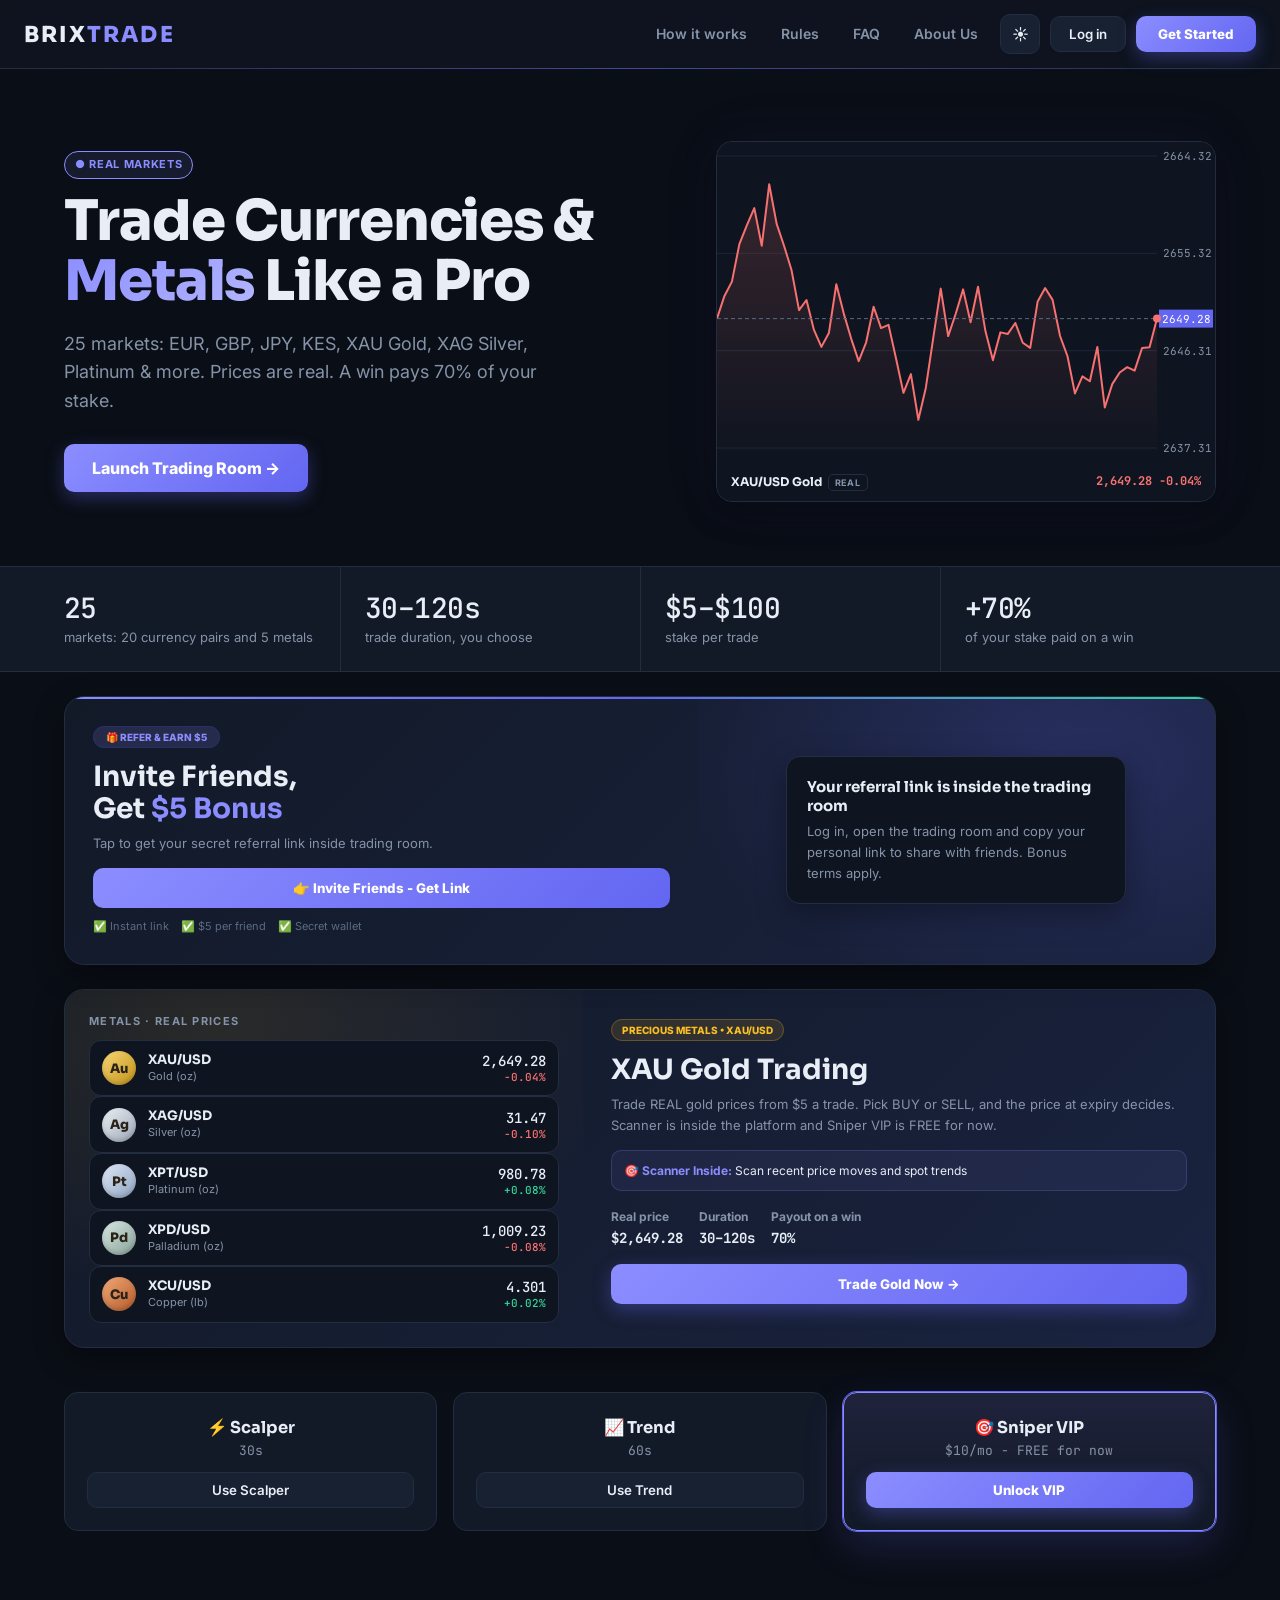
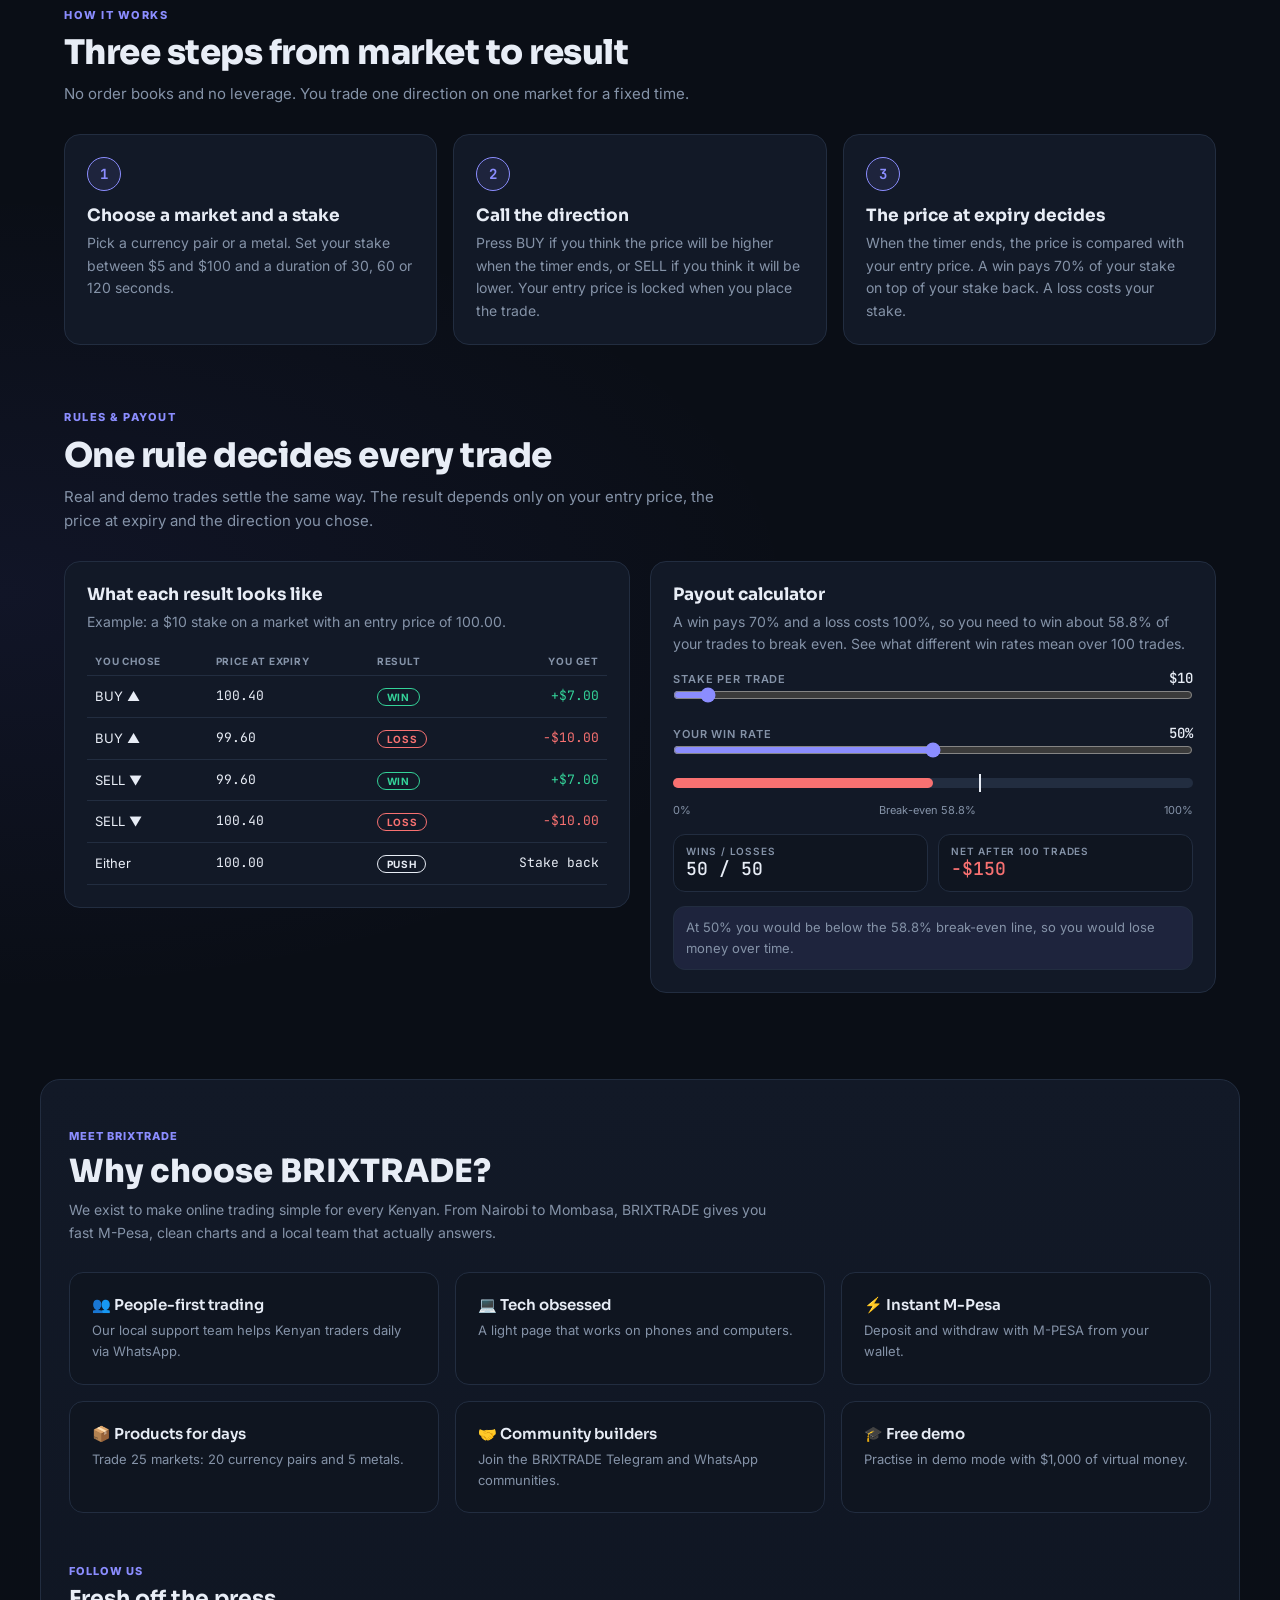
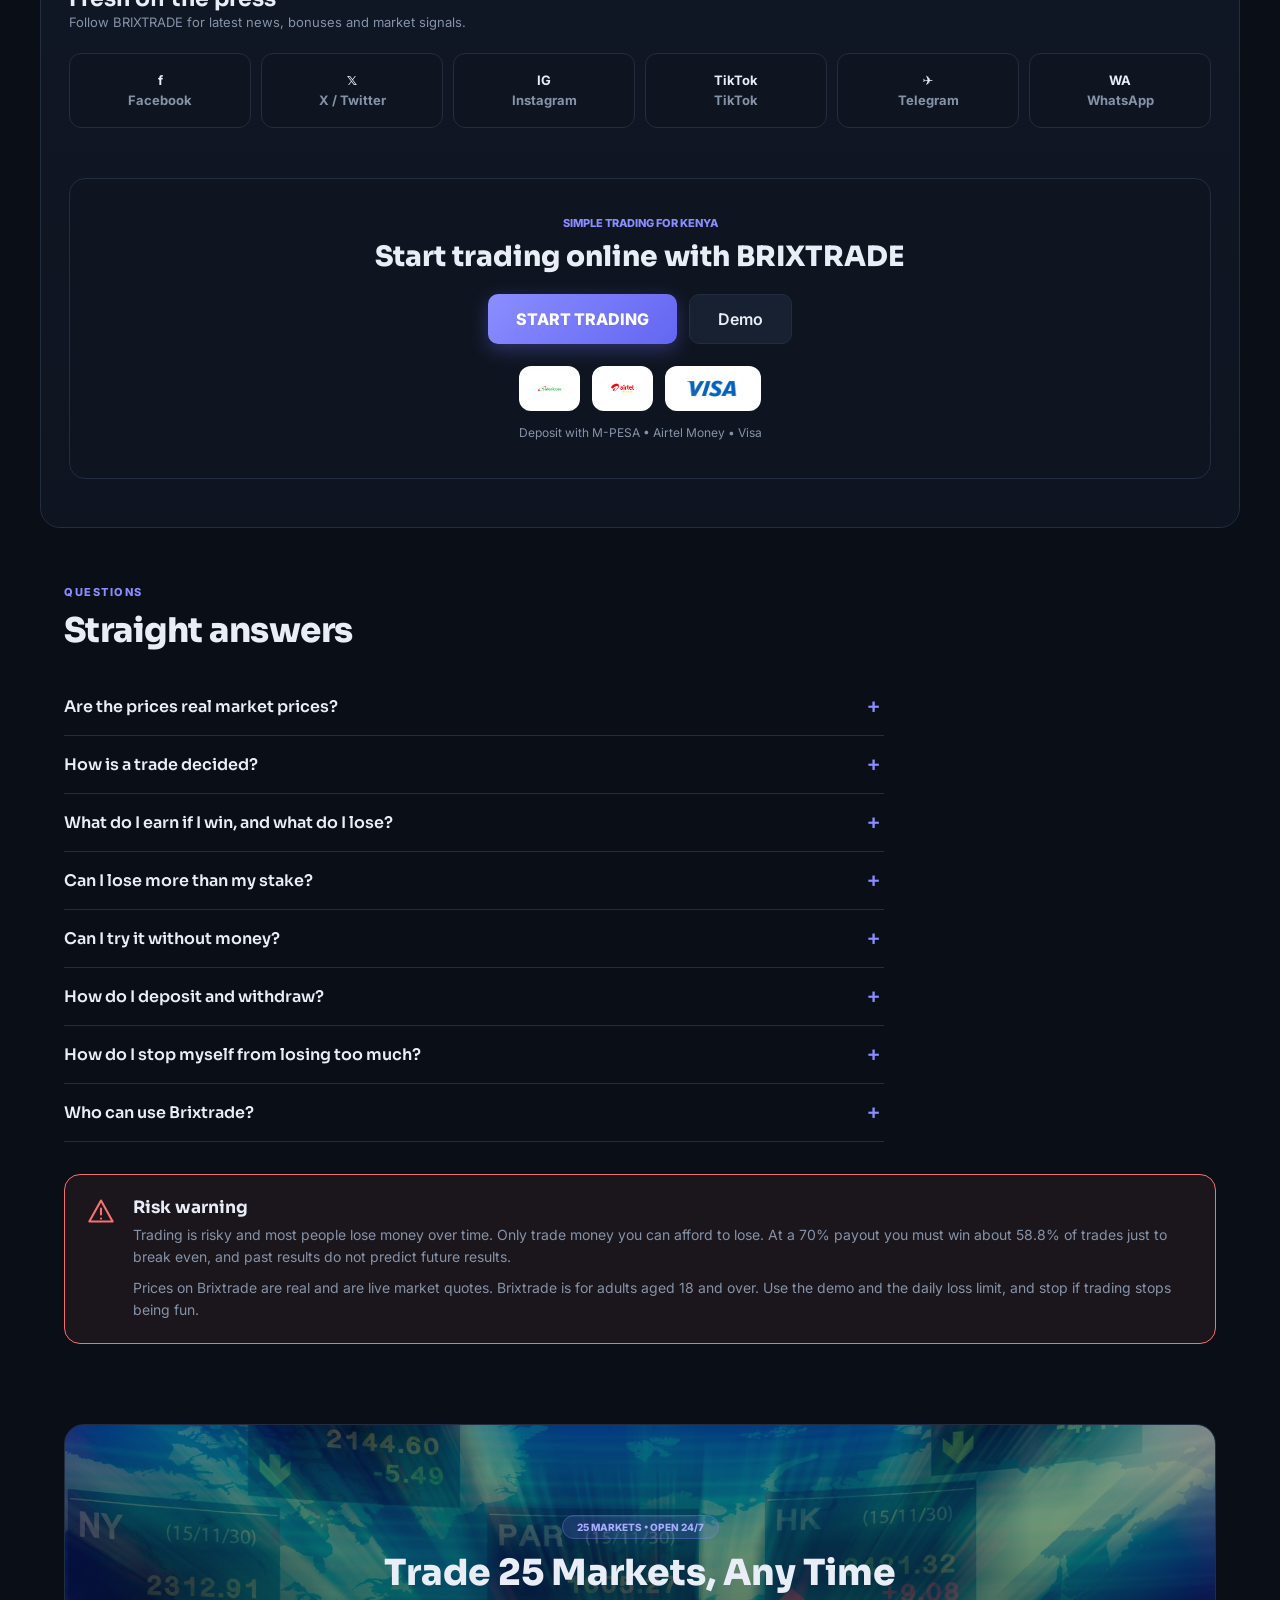
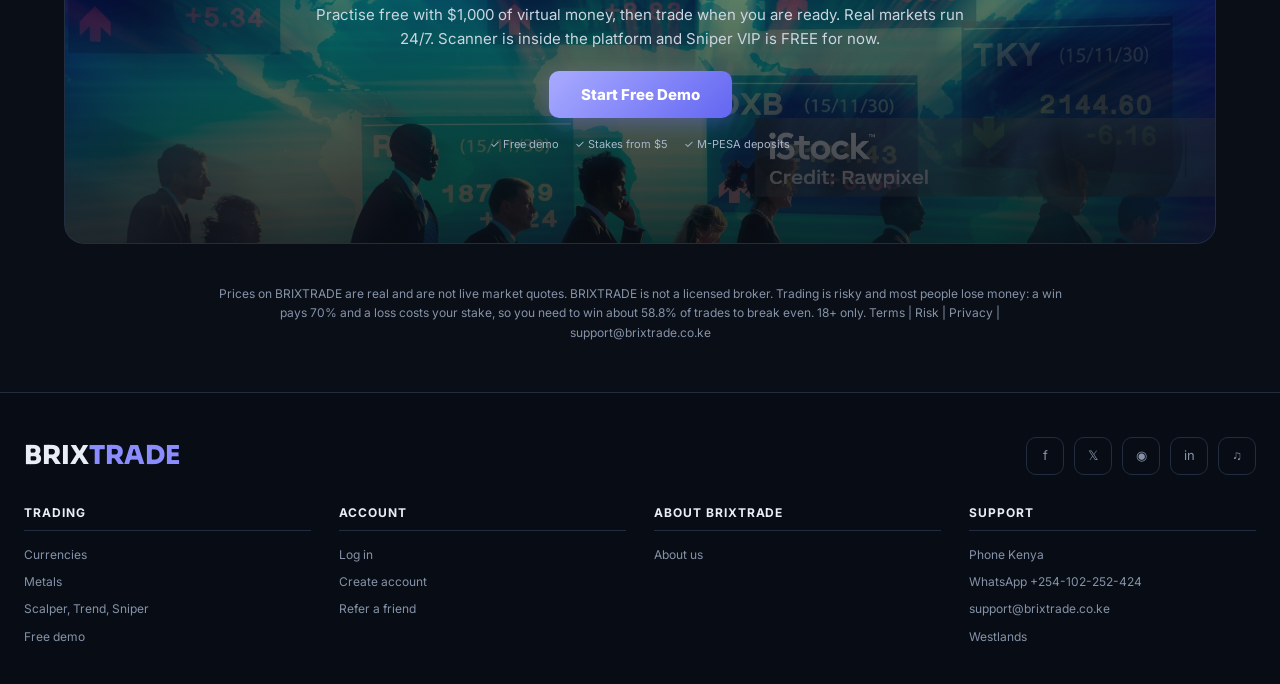
==== index.html @ 98aba615 "Add favicon" ====
<!doctype html>
<html lang="en" data-theme="dark">
<head>
<meta name="google-site-verification" content="a9x5pmOz6kldEFE4iQZzrWT3djoE2K2UfTy2Bd-EqjQ" />
<meta charset="utf-8">
<script>try{if(localStorage.getItem("brixTheme")==="light")document.documentElement.setAttribute("data-theme","light")}catch(e){}</script>
<meta name="theme-color" content="#0a0e16" id="themeMeta">
<meta name="viewport" content="width=device-width, initial-scale=1, viewport-fit=cover">
<title>Brixtrade - Trade Currencies & Metals</title>
<link rel="icon" href="/logo.png" type="image/png">
<link rel="apple-touch-icon" href="/logo.png">
<script src="https://www.gstatic.com/firebasejs/9.22.0/firebase-app-compat.js"></script>
<script src="https://www.gstatic.com/firebasejs/9.22.0/firebase-auth-compat.js"></script>
<script src="https://www.gstatic.com/firebasejs/9.22.0/firebase-firestore-compat.js"></script>
<script>
const firebaseConfig = {
  apiKey: "AIzaSyA7KMnx_MBfX3DQ5hQ6qzOg6jCbX7kZs-o",
  authDomain: "brixtrade-c142d.firebaseapp.com",
  projectId: "brixtrade-c142d",
  storageBucket: "brixtrade-c142d.firebasestorage.app",
  messagingSenderId: "489953142453",
  appId: "1:489953142453:web:2499588c325482d17a00fc",
  measurementId: "G-EX79EB9RDN"
};
firebase.initializeApp(firebaseConfig);
const auth = firebase.auth();
const db = firebase.firestore();
(function(){
  const params = new URLSearchParams(window.location.search);
  const ref = params.get('ref');
  if(ref){ localStorage.setItem('brixtrade_ref', ref); }
})();
</script>
<link href="https://fonts.googleapis.com/css2?family=Inter:wght@400;500;600;700;800&family=Sora:wght@600;700;800&family=JetBrains+Mono:wght@500;700&display=swap" rel="stylesheet">
<style>
:root{--bg:#0a0e16;--bg2:#0f1520;--pn:#121927;--pn2:#182131;--ln:#222d40;--ink:#e8edf6;--mut:#8593a8;--up:#34d399;--dn:#f87171;--ac:#8b8dff;--ac2:#6366f1;--acbg:rgba(139,141,255,.1);--sh:0 10px 30px rgba(0,0,0,.35);--inbg:#0a0e16;--pn3:#0e1420;--ln2:#232e45;--gb:#1a2340;--faint:#5a6b82;--mut2:#9aa8bb;--hov:#3a4a6c;--foot:#080c14;--hdr:rgba(15,21,32,.88);--glow:#16204a66;--glow2:#6366f114;--grid:#1b2639;--lastln:#5b6a82;--gold:#fbbf24;--ac3:#b4b6ff;color-scheme:dark}
:root[data-theme="light"]{--bg:#f4f6fa;--bg2:#eef1f6;--pn:#ffffff;--pn2:#f5f7fb;--ln:#dde3ec;--ink:#0f1623;--mut:#546178;--up:#0b8a5c;--dn:#cf3434;--ac:#4f46e5;--ac2:#4338ca;--acbg:rgba(79,70,229,.08);--sh:0 8px 24px rgba(20,30,60,.1);--inbg:#f5f7fb;--pn3:#ffffff;--ln2:#d5dce8;--gb:#eef1fb;--faint:#7b889d;--mut2:#4a5870;--hov:#aab6cc;--foot:#e9edf4;--hdr:rgba(255,255,255,.9);--glow:#dfe5ff99;--glow2:#4f46e510;--grid:#e4e9f1;--lastln:#8a97ab;--gold:#a16207;--ac3:#6d64ee;color-scheme:light}
*{box-sizing:border-box;margin:0;padding:0}
html{scroll-behavior:smooth;scroll-padding-top:72px;-webkit-text-size-adjust:100%}
html,body{width:100%;overflow-x:hidden}
body{background:radial-gradient(1200px 500px at 70% -10%,var(--glow),transparent),radial-gradient(800px 400px at 0% 40%,var(--glow2),transparent),var(--bg);color:var(--ink);font:14px/1.6 Inter,system-ui,sans-serif;-webkit-font-smoothing:antialiased;-webkit-tap-highlight-color:transparent}
a{text-decoration:none;color:inherit}
img{max-width:100%}
button{font-family:inherit}
::selection{background:var(--ac2);color:#fff}
:focus-visible{outline:2px solid var(--ac);outline-offset:2px}
 
/* NAV */
.nav{position:sticky;top:0;z-index:10;display:flex;justify-content:space-between;align-items:center;gap:10px;padding:14px 24px;background:var(--hdr);backdrop-filter:blur(14px) saturate(140%);border-bottom:1px solid var(--ln);width:100%}
.nav::after{content:"";position:absolute;left:0;right:0;bottom:-1px;height:1px;background:linear-gradient(90deg,transparent,var(--ac2),transparent);opacity:.5}
.logo{font:800 22px Sora,serif;letter-spacing:.1em;white-space:nowrap}.logo span{color:var(--ac)}
.nav-links{display:flex;gap:10px;align-items:center}
.nav-links a.nav-about{font-weight:600;font-size:14px;padding:8px 12px;border-radius:8px;color:var(--mut);transition:.15s}
.nav-links a.nav-about:hover{background:var(--acbg);color:var(--ac)}
 
/* BUTTONS */
.btn{padding:9px 18px;border-radius:10px;border:1px solid var(--ln);background:var(--pn2);cursor:pointer;font-weight:600;color:var(--ink);transition:border-color .15s,background .15s,transform .1s}
.btn:hover{border-color:var(--ac);background:var(--acbg)}
.btn-brix{position:relative;overflow:hidden;background:linear-gradient(135deg,var(--ac),var(--ac2));border:0;color:#fff;font-weight:800;padding:10px 22px;border-radius:10px;cursor:pointer;box-shadow:0 6px 18px rgba(99,102,241,.35);transition:transform .1s,box-shadow .2s,filter .2s}
.btn-brix::after{content:"";position:absolute;inset:0;background:linear-gradient(110deg,transparent 35%,rgba(255,255,255,.22) 50%,transparent 65%);transform:translateX(-120%);transition:transform .6s}
.btn-brix:hover{filter:brightness(1.08);box-shadow:0 10px 26px rgba(99,102,241,.5)}
.btn-brix:hover::after{transform:translateX(120%)}
.btn:active,.btn-brix:active{transform:scale(.97)}
 
/* HERO */
.hero{display:grid;grid-template-columns:1.1fr .9fr;gap:40px;align-items:center;max-width:1200px;margin:0 auto;padding:72px 24px 56px;width:100%}
.hero h1{font:800 clamp(30px,5vw,56px)/1.08 Sora,serif;letter-spacing:-.02em;margin-bottom:18px}
.hero h1 span{background:linear-gradient(135deg,var(--ac),var(--ac3));-webkit-background-clip:text;background-clip:text;color:transparent}
.hero p{color:var(--mut);font-size:18px;margin-bottom:28px;max-width:520px}
.card{background:linear-gradient(180deg,var(--pn),var(--bg2));border:1px solid var(--ln);border-radius:16px;padding:0;box-shadow:var(--sh),0 0 60px rgba(99,102,241,.08);overflow:hidden;width:100%}
.hero-chart{width:100%;height:320px;display:block;background:var(--bg2)}
.sim-tag{font:700 9px Inter,sans-serif;letter-spacing:.1em;color:var(--mut);border:1px solid var(--ln);border-radius:5px;padding:2px 6px;margin-left:6px;vertical-align:middle}
 
/* SECTIONS (picture positions unchanged) */
.section-wrap{max-width:1200px;margin:24px auto;padding:0 24px;width:100%}
.ref-grid{display:grid;grid-template-columns:1.1fr .9fr;background:linear-gradient(135deg,var(--pn) 0%,var(--gb) 100%);border:1px solid var(--ln);border-radius:20px;overflow:hidden;box-shadow:var(--sh);position:relative;cursor:pointer;transition:border-color .2s,transform .2s}
.ref-grid:hover{border-color:var(--hov);transform:translateY(-2px)}
.ref-msg{max-width:340px;padding:20px;border:1px solid var(--ln2);border-radius:14px;background:var(--pn3);box-shadow:var(--sh)}.ref-msg b{font:700 15px Sora,sans-serif;display:block;margin-bottom:6px}.ref-msg p{color:var(--mut);font-size:13px;margin:0}
.gold-grid{display:grid;grid-template-columns:.9fr 1.1fr;background:linear-gradient(135deg,var(--pn) 0%,var(--gb) 100%);border:1px solid var(--ln);border-radius:20px;overflow:hidden;box-shadow:var(--sh)}
.metal-board{padding:24px;display:grid;align-content:center;gap:8px;background:radial-gradient(420px 280px at 30% 10%,#fbbf2418,transparent);min-width:0}.mb-h{font:700 11px Inter,sans-serif;letter-spacing:.12em;text-transform:uppercase;color:var(--mut);margin-bottom:4px}.mb-r{display:flex;align-items:center;gap:12px;padding:10px 12px;background:var(--bg2);border:1px solid var(--ln);border-radius:12px;min-width:0}.mb-r b{font:700 13px Sora,sans-serif;display:block}.mb-r small{display:block;color:var(--mut);font-size:11px}.mb-r .px{margin-left:auto;text-align:right;font:500 14px JetBrains Mono,monospace;white-space:nowrap}.mb-r .px small{font:500 11px JetBrains Mono,monospace}.mbd{width:34px;height:34px;border-radius:50%;display:grid;place-items:center;color:#2a2418;font:800 13px Sora,sans-serif;flex:none;box-shadow:inset 0 -2px 4px rgba(0,0,0,.18)}
.global-hero{--ink:#e8edf6;--mut:#a9b6c9;--ac:#a9abff;color:#e8edf6;border-radius:20px;overflow:hidden;border:1px solid var(--ln);min-height:420px;display:grid;place-items:center;background:linear-gradient(rgba(10,14,22,.3),rgba(10,14,22,.85)),url('global-traders.jpg');background-size:cover;background-position:center}
 
.bots{max-width:1200px;margin:0 auto;padding:20px 24px;display:grid;grid-template-columns:repeat(3,1fr);gap:16px;width:100%}
.bot{position:relative;border:1px solid var(--ln);border-radius:14px;padding:22px;background:var(--pn);text-align:center;transition:border-color .2s,transform .2s,box-shadow .2s}
.bot:hover{border-color:var(--hov);transform:translateY(-3px);box-shadow:var(--sh)}
.bot p{color:var(--mut);font-family:'JetBrains Mono',monospace;font-size:13px}
.bot.active{border-color:var(--ac);background:linear-gradient(180deg,rgba(139,141,255,.16),var(--pn));box-shadow:0 0 0 1px var(--ac2),0 16px 40px rgba(99,102,241,.2)}
.about{max-width:1200px;margin:30px auto 0;padding:48px 28px;background:linear-gradient(180deg,var(--pn),var(--pn3));border:1px solid var(--ln);border-radius:20px;width:100%}
.about-grid{display:grid;grid-template-columns:repeat(3,1fr);gap:16px;margin-top:28px}
.about-box{background:var(--bg2);border:1px solid var(--ln);padding:22px;border-radius:14px;transition:border-color .2s,transform .2s}
.about-box:hover{border-color:var(--ac);transform:translateY(-2px)}
.about-box h3{font:600 15px Sora;margin-bottom:6px}.about-box p{color:var(--mut);font-size:13px}
.socials{display:grid;grid-template-columns:repeat(6,1fr);gap:10px;margin-top:20px}
.social{border:1px solid var(--ln);padding:16px 8px;border-radius:12px;text-align:center;background:var(--bg2);font-weight:700;font-size:13px;transition:.15s}
.social:hover{border-color:var(--ac);background:var(--acbg);transform:translateY(-2px)}
.pay-logos{display:flex;gap:10px;justify-content:center;flex-wrap:wrap;margin-top:22px}
 
/* FOOTER */
.brix-footer{background:var(--foot);color:var(--mut);padding:44px 24px 30px;font:13px/1.6 Inter,sans-serif;margin-top:50px;border-top:1px solid var(--ln);width:100%}
.brix-footer-wrap{max-width:1300px;margin:0 auto}
.brix-footer-top{display:flex;justify-content:space-between;align-items:center;margin-bottom:28px;flex-wrap:wrap;gap:16px}
.brix-footer-logo{font:800 26px Sora;color:var(--ink)}.brix-footer-logo span{color:var(--ac)}
.brix-footer-socials{display:flex;gap:10px}
.brix-footer-socials a{width:38px;height:38px;display:grid;place-items:center;border:1px solid var(--ln);border-radius:10px;transition:.15s}
.brix-footer-socials a:hover{color:var(--ink);border-color:var(--ac);background:var(--acbg)}
.brix-footer-grid{display:grid;grid-template-columns:repeat(4,1fr);gap:28px}
.brix-footer-col h4{color:var(--ink);font-size:12px;font-weight:700;margin-bottom:14px;border-bottom:1px solid var(--ln);padding-bottom:8px;text-transform:uppercase;letter-spacing:.08em}
.brix-footer-col a{display:block;color:var(--mut);font-size:12px;margin-bottom:8px;overflow-wrap:anywhere;transition:color .15s}
.brix-footer-col a:hover{color:var(--ink)}
 
/* AUTH */
#authModal{position:fixed;inset:0;background:rgba(3,6,12,.86);display:none;place-items:center;z-index:99;backdrop-filter:blur(10px)}
#authModal.on{display:grid}
.authBox{background:var(--pn3);border:1px solid var(--ln2);border-radius:18px;width:min(460px,94vw);max-height:95vh;overflow-y:auto;box-shadow:0 30px 90px rgba(0,0,0,.8);animation:pop .25s ease-out}
.authHead{padding:18px 24px;background:linear-gradient(180deg,var(--pn2) 0%,var(--pn3) 100%);border-bottom:1px solid var(--ln2);display:flex;justify-content:space-between;align-items:center}
.authBody{padding:18px 22px;display:grid;gap:14px;background:var(--bg2)}
.tabsPro{display:flex;background:var(--inbg);border:1px solid var(--ln);border-radius:10px;padding:3px}
.tabsPro button{flex:1;padding:10px;border:0;background:transparent;color:var(--mut);font-weight:600;font-size:13px;border-radius:8px;cursor:pointer;transition:.15s}
.tabsPro button.on{background:var(--pn2);color:var(--ink);border:1px solid var(--ln)}
.btnGoogle{width:100%;padding:12px;border-radius:10px;border:1px solid #d1d5db;background:#fff;color:#111;display:flex;justify-content:center;align-items:center;gap:8px;font-weight:600;font-size:13px;cursor:pointer}
.divider{display:flex;align-items:center;gap:10px;color:var(--faint);font-size:10px;font-weight:700;letter-spacing:.12em;text-transform:uppercase}
.divider::before,.divider::after{content:"";flex:1;height:1px;background:var(--ln)}
.fGroup{display:grid;gap:5px}
.fGroup label{font-size:10px;font-weight:700;color:var(--mut2);letter-spacing:.06em;text-transform:uppercase}
.fGroup label i{font-style:normal;color:var(--faint);text-transform:none;letter-spacing:0;font-weight:500}
.fRow{display:grid;grid-template-columns:1fr 1fr;gap:10px}
.fInput{position:relative}
.fInput input,.fInput select{width:100%;padding:12px 40px 12px 12px;border:1px solid var(--ln2);border-radius:10px;background:var(--inbg);color:var(--ink);font:inherit;font-size:14px;outline:none;transition:border-color .15s,box-shadow .15s}
.fInput select{padding-right:12px;cursor:pointer}
.fInput input:focus,.fInput select:focus{border-color:var(--ac);box-shadow:0 0 0 3px rgba(139,141,255,.18)}
.fInput input[type=date]{padding-right:12px}
.fInput .eye{position:absolute;right:6px;top:50%;transform:translateY(-50%);background:transparent;border:0;color:var(--faint);cursor:pointer;font-size:15px;width:34px;height:34px}
.fLink{font-size:12px;color:var(--ac);font-weight:600;cursor:pointer;text-align:right}
.strength{height:4px;background:var(--inbg);border-radius:99px;overflow:hidden;display:none;border:1px solid var(--ln);margin-top:4px}
.strength i{display:block;height:100%;width:0%;transition:.4s}
.strText{font-size:11px;font-weight:600;display:none}
.matchText{font-size:11px;font-weight:600;min-height:14px}
.tips{font-size:11px;line-height:1.4;color:var(--mut);background:rgba(139,141,255,.08);border:1px solid rgba(139,141,255,.15);padding:7px 9px;border-radius:8px;display:none}
.tBox{height:84px;overflow-y:auto;background:var(--inbg);border:1px solid var(--ln2);border-radius:8px;padding:9px;font-size:11px;line-height:1.6;color:var(--mut)}
.check{display:flex;gap:8px;font-size:12px;line-height:1.4;cursor:pointer}
.check input{width:16px;height:16px;accent-color:var(--ac);margin-top:1px;flex:none}
.fFooter{padding:10px 22px;background:var(--inbg);border-top:1px solid var(--ln2);display:flex;gap:8px;justify-content:center;font-size:10px;color:var(--faint)}
#authMsg{text-align:center;font-size:12px;font-weight:600;min-height:14px}
#welcomePopup{position:fixed;inset:0;background:rgba(3,6,12,.86);display:none;align-items:center;justify-content:center;z-index:100;backdrop-filter:blur(12px);padding:12px}
#welcomePopup.on{display:flex}
.wCard{background:var(--pn3);border:1px solid var(--ln2);border-radius:20px;width:410px;max-width:100%;max-height:94vh;overflow:auto;animation:pop .35s cubic-bezier(.34,1.56,.64,1)}
.wTop{padding:24px 22px 16px;background:linear-gradient(180deg,var(--pn2) 0%,var(--pn3) 100%);text-align:center;border-bottom:1px solid var(--ln2);position:relative}
.wTop::before{content:"";position:absolute;top:0;left:0;right:0;height:3px;background:linear-gradient(90deg,var(--ac),var(--ac2),var(--up))}
.wIcon{width:68px;height:68px;margin:0 auto 12px;background:linear-gradient(135deg,var(--ac),var(--ac2));border-radius:50%;display:grid;place-items:center;font-size:30px;color:#fff;box-shadow:0 10px 24px rgba(99,102,241,.4)}
.wBody{padding:16px 20px;background:var(--bg2);display:grid;gap:10px}
.wRow{display:flex;justify-content:space-between;align-items:center;gap:8px;padding:9px 11px;background:var(--inbg);border:1px solid var(--ln);border-radius:9px;font-size:12px}
.wRow b{font-weight:500;color:var(--faint);font-size:11px}
.wNote{text-align:center;font-size:11px;color:var(--mut);line-height:1.5}
@keyframes pop{from{transform:scale(.92);opacity:0}to{transform:scale(1);opacity:1}}
 
/* THEME TOGGLE + LANDING SECTIONS */
.btn.ic{padding:0;width:40px;min-width:40px;height:40px;display:inline-grid;place-items:center;font-size:16px;line-height:1}
.facts{border-top:1px solid var(--ln);border-bottom:1px solid var(--ln);background:var(--pn);margin:8px 0}
.facts-in{max-width:1200px;margin:0 auto;display:grid;grid-template-columns:repeat(4,1fr)}
.facts-in div{padding:22px 24px;border-left:1px solid var(--ln)}.facts-in div:first-child{border-left:0}
.facts-in b{display:block;font:500 28px JetBrains Mono,monospace;letter-spacing:-.02em}.facts-in span{color:var(--mut);font-size:13px}
.sec{max-width:1200px;margin:0 auto;padding:56px 24px;width:100%}
.sec-h{max-width:680px;margin-bottom:28px}
.eyebrow{color:var(--ac);font-size:11px;font-weight:800;letter-spacing:.14em;text-transform:uppercase;margin-bottom:10px}
.sec-h h2{font:800 clamp(24px,3.4vw,34px)/1.12 Sora,sans-serif;letter-spacing:-.015em}
.sec-h p{color:var(--mut);margin-top:10px;font-size:15px}
.steps{display:grid;grid-template-columns:repeat(3,1fr);gap:16px;counter-reset:s}
.step{background:var(--pn);border:1px solid var(--ln);border-radius:16px;padding:22px;counter-increment:s;min-width:0}
.step::before{content:counter(s);display:grid;place-items:center;width:32px;height:32px;border-radius:50%;background:var(--acbg);color:var(--ac);font:700 14px JetBrains Mono,monospace;margin-bottom:14px;border:1px solid var(--ac)}
.step h3{font:700 17px Sora,sans-serif;margin-bottom:6px}.step p{color:var(--mut);font-size:14px}
.rules{display:grid;grid-template-columns:repeat(2,minmax(0,1fr));gap:20px;align-items:start}
.rc{background:var(--pn);border:1px solid var(--ln);border-radius:16px;padding:22px;min-width:0}
.rc h3{font:700 17px Sora,sans-serif;margin-bottom:6px}.rc>p{color:var(--mut);font-size:14px;margin-bottom:14px}
.tw{overflow-x:auto;max-width:100%}.rc table{width:100%;border-collapse:collapse;font-size:13px;min-width:440px}
.rc th{font:700 10px Inter,sans-serif;letter-spacing:.08em;text-transform:uppercase;color:var(--mut);text-align:left;padding:8px;border-bottom:1px solid var(--ln)}
.rc td{padding:10px 8px;border-bottom:1px solid var(--ln)}.rc td.r,.rc th.r{text-align:right}
.mono{font-family:JetBrains Mono,monospace;font-variant-numeric:tabular-nums}.up{color:var(--up)}.dn{color:var(--dn)}
.pill{display:inline-block;padding:2px 9px;border-radius:99px;font:700 10px Inter,sans-serif;letter-spacing:.06em;border:1px solid currentColor}
.fi{display:grid;gap:14px}
.fi label{display:flex;justify-content:space-between;align-items:baseline;font:600 11px Inter,sans-serif;letter-spacing:.08em;text-transform:uppercase;color:var(--mut)}
.fi label b{font:500 14px JetBrains Mono,monospace;color:var(--ink);letter-spacing:0;text-transform:none}
.fi input[type=range]{width:100%;accent-color:var(--ac)}
.pbar{position:relative;height:10px;border-radius:8px;background:var(--ln)}.pbar i{display:block;height:100%;border-radius:8px}.pbar .mk{position:absolute;top:-4px;width:2px;height:18px;background:var(--ink)}
.pbl{display:flex;justify-content:space-between;font-size:11px;color:var(--mut)}
.rs{display:grid;grid-template-columns:1fr 1fr;gap:10px}
.mini{background:var(--bg2);border:1px solid var(--ln);border-radius:12px;padding:10px 12px}.mini small{display:block;font:600 10px Inter,sans-serif;letter-spacing:.08em;text-transform:uppercase;color:var(--mut)}.mini b{font:500 18px JetBrains Mono,monospace}
.verdict{font-size:13px;color:var(--mut);padding:10px 12px;border-radius:12px;background:var(--acbg);border:1px solid var(--ln)}
.faq{max-width:820px}.faq details{border-bottom:1px solid var(--ln)}
.faq summary{cursor:pointer;list-style:none;padding:18px 36px 18px 0;font:600 16px Sora,sans-serif;position:relative}
.faq summary::-webkit-details-marker{display:none}
.faq summary::after{content:"+";position:absolute;right:4px;top:50%;transform:translateY(-50%);font:500 22px JetBrains Mono,monospace;color:var(--ac)}
.faq details[open] summary::after{content:"\2212"}
.faq details p{color:var(--mut);margin:0 0 18px;max-width:70ch;font-size:14px}
.risk{display:grid;grid-template-columns:auto 1fr;gap:18px;align-items:start;border:1px solid var(--dn);border-radius:16px;padding:22px;background:color-mix(in srgb,var(--dn) 7%,transparent)}
.risk svg{width:28px;height:28px;stroke:var(--dn);fill:none;stroke-width:1.8;stroke-linecap:round;stroke-linejoin:round}
.risk h3{font:700 17px Sora,sans-serif;margin-bottom:6px}.risk p{color:var(--mut);font-size:14px;margin:0}.risk p+p{margin-top:8px}
@media(max-width:900px){.steps,.rules{grid-template-columns:1fr}.facts-in{grid-template-columns:1fr 1fr}.facts-in div:nth-child(3){border-left:0}.facts-in div:nth-child(n+3){border-top:1px solid var(--ln)}}
@media(max-width:700px){.sec{padding:40px 16px}.risk{grid-template-columns:1fr}.rc{padding:18px}.facts-in b{font-size:22px}.facts-in div{padding:18px 14px}.nav .btn.ic{width:38px;min-width:38px;height:38px}}
 
/* TABLET */
@media(max-width:900px){
  .brix-footer-grid{grid-template-columns:repeat(2,1fr)}
  .hero{grid-template-columns:1fr;gap:28px;padding:40px 24px 24px}
  .hero p{max-width:none}
  .bots{grid-template-columns:1fr;gap:16px}
  .about-grid{grid-template-columns:repeat(2,1fr)}
  .socials{grid-template-columns:repeat(3,1fr)}
  .brix-footer-grid{grid-template-columns:repeat(3,1fr)}
}
/* STACK THE PICTURE CARDS (same order of pictures as before) */
@media(max-width:820px){
  .ref-grid,.gold-grid{grid-template-columns:1fr}
  #refTextWrap{order:1}#refImgWrap{order:2;overflow:hidden}
  .ref-msg{max-width:none;margin:0 16px}
  .metal-board{order:2}
  .gold-grid>div:last-child{order:1}
}
/* PHONES */
@media(max-width:700px){
  .nav{padding:10px 14px;padding-top:calc(10px + env(safe-area-inset-top))}
  .logo{font-size:18px}
  .nav-links{gap:6px}.nav-links a.nav-about{display:none}
  .btn,.btn-brix{padding:9px 13px;font-size:13px;min-height:40px}
  .hero{padding:0;gap:0}
  .hero>div:first-child{padding:22px 16px 18px}
  .hero h1{font-size:clamp(26px,8vw,32px)!important;line-height:1.12!important;margin-bottom:10px!important}
  .hero p{font-size:15px!important;margin-bottom:16px!important}
  .hero>div:first-child .btn-brix{width:100%;padding:14px 20px!important;font-size:15px!important}
  .card{border-radius:0;border-left:0;border-right:0}
  .hero-chart{height:clamp(190px,52vw,260px)!important}
  .section-wrap{padding:0;margin:20px 0}
  .ref-grid,.gold-grid{border-radius:0;border-left:0;border-right:0}
  #refTextWrap,.gold-grid>div:last-child{padding:20px 16px!important}
  #refTextWrap h2,.gold-grid h2{font-size:22px!important}
  #refImgWrap{padding:0 0 24px!important;height:auto}
  .global-hero{border-radius:0;border-left:0;border-right:0;min-height:320px}
  .global-hero>div{padding:28px 16px!important}
  .global-hero h2{font-size:24px!important}
  .global-hero p{font-size:13px!important}
  .global-hero .btn-brix{width:100%}
  .bots{padding:8px 16px 16px;gap:12px}
  .about{margin:16px 0 0;padding:26px 16px;border-radius:0;border-left:0;border-right:0}
  .about h2{font-size:26px!important}
  .about-grid{grid-template-columns:1fr;gap:10px;margin-top:20px}
  .about-box{padding:16px}
  .socials{gap:8px}
  .about>div:last-child{padding:24px 16px!important;margin-top:32px!important}
  .about>div:last-child h2{font-size:22px!important}
  .about>div:last-child .btn-brix,.about>div:last-child .btn{flex:1 1 140px;padding:13px 16px!important;font-size:14px!important}
  body>p{font-size:12px!important;padding:14px 16px 0!important}
  .brix-footer{padding:26px 16px calc(22px + env(safe-area-inset-bottom));margin-top:28px}
  .brix-footer-grid{grid-template-columns:repeat(2,1fr);gap:20px}
  /* login / sign-up opens as a full screen on phones */
  #authModal{align-items:stretch;justify-items:stretch;background:var(--inbg)}
  #authModal.on{display:block}
  .authBox{width:100%;height:100%;max-height:100%;border-radius:0;border:0;box-shadow:none;display:flex;flex-direction:column;animation:none}
  .authHead{padding:12px 16px;padding-top:calc(12px + env(safe-area-inset-top));position:sticky;top:0;z-index:2}
  .authBody{flex:1;overflow:auto;padding:16px 16px calc(24px + env(safe-area-inset-bottom));align-content:start}
  .fInput input,.fInput select{padding-top:14px;padding-bottom:14px;font-size:16px}
  .fInput input{padding-right:44px}
  .fInput input[type=date],.fInput select{padding-right:12px}
  .btnGoogle{padding:14px}
  .fFooter{padding:10px 12px calc(10px + env(safe-area-inset-bottom))}
}
@media(max-width:420px){.fRow{grid-template-columns:1fr}}
@media(max-width:380px){.logo{font-size:16px}.brix-footer-grid{grid-template-columns:1fr}.socials{grid-template-columns:repeat(2,1fr)}}
@media(min-width:1400px){.hero,.section-wrap,.bots,.about{max-width:1280px}}
@media(prefers-reduced-motion:reduce){*{animation:none!important;transition:none!important}html{scroll-behavior:auto}}
</style>
</head>
<body>
 
<div class="nav">
  <div class="logo">BRIX<span>TRADE</span></div>
  <div class="nav-links">
    <a href="#how" class="nav-about">How it works</a><a href="#rules" class="nav-about">Rules</a><a href="#faq" class="nav-about">FAQ</a><a href="#about" class="nav-about">About Us</a>
    <button class="btn ic" id="themeBtn" type="button" onclick="toggleTheme()" aria-label="Switch light or dark theme" title="Switch light / dark">☀</button>
    <span id="userName" style="font-weight:700;display:none;font-family:JetBrains Mono;font-size:12px;background:var(--acbg);border:1px solid var(--ac);padding:5px 10px;border-radius:20px"></span>
    <button class="btn" id="loginBtn" onclick="openAuth()">Log in</button>
    <button class="btn-brix" onclick="openAuth('register')">Get Started</button>
    <button class="btn" id="logoutBtn" style="display:none" onclick="logout()">Logout</button>
  </div>
</div>
 
<div class="hero">
  <div>
    <div style="display:inline-block;background:var(--acbg);border:1px solid var(--ac);color:var(--ac);padding:4px 10px;border-radius:20px;font-size:11px;font-weight:700;margin-bottom:12px;letter-spacing:.06em">● REAL MARKETS</div>
    <h1>Trade Currencies & <span>Metals</span> Like a Pro</h1>
    <p>25 markets: EUR, GBP, JPY, KES, XAU Gold, XAG Silver, Platinum &amp; more. Prices are real. A win pays 70% of your stake.</p>
    <button class="btn-brix" style="font-size:16px;padding:14px 28px" onclick="handleStart()">Launch Trading Room →</button>
  </div>
  <div class="card">
    <canvas id="heroChart" class="hero-chart" role="img" aria-label="Real gold price chart"></canvas>
    <div style="padding:10px 14px;display:flex;justify-content:space-between;font-family:JetBrains Mono;font-size:12px;background:var(--bg2);">
      <b style="font-family:Sora">XAU/USD Gold<span class="sim-tag">REAL</span></b><b id="heroPx" style="color:var(--up);">2,650.45</b>
    </div>
  </div>
</div>
 
<div class="facts"><div class="facts-in">
  <div><b>25</b><span>markets: 20 currency pairs and 5 metals</span></div>
  <div><b>30–120s</b><span>trade duration, you choose</span></div>
  <div><b>$5–$100</b><span>stake per trade</span></div>
  <div><b>+70%</b><span>of your stake paid on a win</span></div>
</div></div>
 
<div class="section-wrap">
  <div class="ref-grid" onclick="handleInviteClick()">
    <div style="position:absolute;top:0;left:0;right:0;height:2px;background:linear-gradient(90deg,var(--ac),var(--ac2),var(--up))"></div>
    <div id="refTextWrap" style="padding:28px;">
      <span style="background:rgba(139,141,255,.15);color:var(--ac);border:1px solid #2a2e6a;padding:4px 12px;border-radius:20px;font-size:10px;font-weight:800">🎁 REFER & EARN $5</span>
      <h2 style="font-family:Sora;font-size:28px;line-height:1.15;margin:14px 0 8px">Invite Friends,<br>Get <span style="color:var(--ac);">$5 Bonus</span></h2>
      <p style="color:var(--mut);font-size:13px;margin:0 0 14px">Tap to get your secret referral link inside trading room.</p>
      <div id="refBanner" style="display:none;background:rgba(52,211,153,.1);border:1px dashed var(--up);color:var(--up);padding:10px 12px;border-radius:10px;font-size:12px;margin-bottom:14px">🎉 You were invited! Create account to unlock $5 bonus.</div>
      <button style="background:linear-gradient(135deg,var(--ac),var(--ac2));border:0;color:white;font-weight:800;padding:12px 20px;border-radius:10px;width:100%">👉 Invite Friends - Get Link</button>
      <div style="display:flex;gap:12px;margin-top:10px;font-size:11px;color:var(--faint);flex-wrap:wrap"><span>✅ Instant link</span><span>✅ $5 per friend</span><span>✅ Secret wallet</span></div>
    </div>
    <div id="refImgWrap" style="background:radial-gradient(400px 250px at 70% 20%, #6366f133, transparent);display:flex;align-items:center;justify-content:center;padding:28px">
      <div class="ref-msg"><b>Your referral link is inside the trading room</b><p>Log in, open the trading room and copy your personal link to share with friends. Bonus terms apply.</p></div>
    </div>
  </div>
</div>
 
<div class="section-wrap">
  <div class="gold-grid">
    <div class="metal-board" id="metalBoard"><div class="mb-h">Metals · real prices</div><div id="mbRows"></div></div>
    <div style="padding:28px;">
      <span style="background:rgba(251,191,36,.12);border:1px solid rgba(251,191,36,.25);color:var(--gold);padding:4px 10px;border-radius:20px;font-size:10px;font-weight:800">PRECIOUS METALS • XAU/USD</span>
      <h2 style="font-family:Sora;font-size:28px;line-height:1.15;margin:14px 0 8px">XAU Gold Trading</h2>
      <p style="color:var(--mut);font-size:13px;line-height:1.6;margin-bottom:14px">Trade REAL gold prices from $5 a trade. Pick BUY or SELL, and the price at expiry decides. Scanner is inside the platform and Sniper VIP is FREE for now.</p>
      <div style="background:rgba(139,141,255,.08);border:1px solid rgba(139,141,255,.2);border-radius:10px;padding:10px 12px;margin-bottom:14px;font-size:12px"><b style="color:var(--ac);">🎯 Scanner Inside:</b> Scan recent price moves and spot trends</div>
      <div style="display:flex;gap:16px;margin-bottom:14px;flex-wrap:wrap"><div><b style="font-size:12px;color:var(--mut)">Real price</b><div style="font-family:JetBrains Mono;font-weight:700" id="goldPx">$2,650.45</div></div><div><b style="font-size:12px;color:var(--mut)">Duration</b><div style="font-family:JetBrains Mono;font-weight:700">30–120s</div></div><div><b style="font-size:12px;color:var(--mut)">Payout on a win</b><div style="font-family:JetBrains Mono;font-weight:700">70%</div></div></div>
      <button class="btn-brix" style="width:100%;padding:12px" onclick="handleStart()">Trade Gold Now →</button>
    </div>
  </div>
</div>
 
<div class="bots" id="bots">
  <div class="bot"><h3 style="font-family:Sora">⚡ Scalper</h3><p>30s</p><button class="btn" style="margin-top:10px;width:100%" onclick="handleStart()">Use Scalper</button></div>
  <div class="bot"><h3 style="font-family:Sora">📈 Trend</h3><p>60s</p><button class="btn" style="margin-top:10px;width:100%" onclick="handleStart()">Use Trend</button></div>
  <div class="bot active"><h3 style="font-family:Sora">🎯 Sniper VIP</h3><p>$10/mo - FREE for now</p><button class="btn-brix" style="margin-top:10px;width:100%" onclick="handleStart()">Unlock VIP</button></div>
</div>
 
<section class="sec" id="how">
  <div class="sec-h"><div class="eyebrow">How it works</div><h2>Three steps from market to result</h2><p>No order books and no leverage. You trade one direction on one market for a fixed time.</p></div>
  <div class="steps">
    <div class="step"><h3>Choose a market and a stake</h3><p>Pick a currency pair or a metal. Set your stake between $5 and $100 and a duration of 30, 60 or 120 seconds.</p></div>
    <div class="step"><h3>Call the direction</h3><p>Press BUY if you think the price will be higher when the timer ends, or SELL if you think it will be lower. Your entry price is locked when you place the trade.</p></div>
    <div class="step"><h3>The price at expiry decides</h3><p>When the timer ends, the price is compared with your entry price. A win pays 70% of your stake on top of your stake back. A loss costs your stake.</p></div>
  </div>
</section>
 
<section class="sec" id="rules" style="padding-top:8px">
  <div class="sec-h"><div class="eyebrow">Rules &amp; payout</div><h2>One rule decides every trade</h2><p>Real and demo trades settle the same way. The result depends only on your entry price, the price at expiry and the direction you chose.</p></div>
  <div class="rules">
    <div class="rc"><h3>What each result looks like</h3><p>Example: a $10 stake on a market with an entry price of 100.00.</p>
      <div class="tw"><table>
        <thead><tr><th>You chose</th><th>Price at expiry</th><th>Result</th><th class="r">You get</th></tr></thead>
        <tbody>
          <tr><td>BUY ▲</td><td class="mono">100.40</td><td><span class="pill up">WIN</span></td><td class="r mono up">+$7.00</td></tr>
          <tr><td>BUY ▲</td><td class="mono">99.60</td><td><span class="pill dn">LOSS</span></td><td class="r mono dn">−$10.00</td></tr>
          <tr><td>SELL ▼</td><td class="mono">99.60</td><td><span class="pill up">WIN</span></td><td class="r mono up">+$7.00</td></tr>
          <tr><td>SELL ▼</td><td class="mono">100.40</td><td><span class="pill dn">LOSS</span></td><td class="r mono dn">−$10.00</td></tr>
          <tr><td>Either</td><td class="mono">100.00</td><td><span class="pill">PUSH</span></td><td class="r mono">Stake back</td></tr>
        </tbody></table></div>
    </div>
    <div class="rc"><h3>Payout calculator</h3><p>A win pays 70% and a loss costs 100%, so you need to win about 58.8% of your trades to break even. See what different win rates mean over 100 trades.</p>
      <div class="fi">
        <div><label for="pcS">Stake per trade <b id="pcSv">$10</b></label><input id="pcS" type="range" min="5" max="100" step="5" value="10"></div>
        <div><label for="pcW">Your win rate <b id="pcWv">50%</b></label><input id="pcW" type="range" min="20" max="80" step="1" value="50"></div>
        <div class="pbar" aria-hidden="true"><i id="pcB"></i><span class="mk" id="pcM"></span></div>
        <div class="pbl"><span>0%</span><span id="pcBE">Break-even 58.8%</span><span>100%</span></div>
        <div class="rs"><div class="mini"><small>Wins / losses</small><b id="pcWL">50 / 50</b></div><div class="mini"><small>Net after 100 trades</small><b id="pcN">–</b></div></div>
        <div class="verdict" id="pcV"></div>
      </div>
    </div>
  </div>
</section>
 
<section class="about" id="about">
  <p style="color:var(--ac);font-size:11px;font-weight:800;letter-spacing:1px">MEET BRIXTRADE</p>
  <h2 style="font:800 32px Sora;margin-top:6px">Why choose BRIXTRADE?</h2>
  <p style="color:var(--mut);margin-top:8px;max-width:700px">We exist to make online trading simple for every Kenyan. From Nairobi to Mombasa, BRIXTRADE gives you fast M-Pesa, clean charts and a local team that actually answers.</p>
  <div class="about-grid">
    <div class="about-box"><h3>👥 People-first trading</h3><p>Our local support team helps Kenyan traders daily via WhatsApp.</p></div>
    <div class="about-box"><h3>💻 Tech obsessed</h3><p>A light page that works on phones and computers.</p></div>
    <div class="about-box"><h3>⚡ Instant M-Pesa</h3><p>Deposit and withdraw with M-PESA from your wallet.</p></div>
    <div class="about-box"><h3>📦 Products for days</h3><p>Trade 25 markets: 20 currency pairs and 5 metals.</p></div>
    <div class="about-box"><h3>🤝 Community builders</h3><p>Join the BRIXTRADE Telegram and WhatsApp communities.</p></div>
    <div class="about-box"><h3>🎓 Free demo</h3><p>Practise in demo mode with $1,000 of virtual money.</p></div>
  </div>
  <div style="margin-top:50px">
    <p style="color:var(--ac);font-size:11px;font-weight:800;letter-spacing:1px">FOLLOW US</p>
    <h3 style="font:700 22px Sora;margin-top:4px">Fresh off the press</h3>
    <p style="color:var(--mut);font-size:13px">Follow BRIXTRADE for latest news, bonuses and market signals.</p>
    <div class="socials">
      <a class="social" href="#">f<br><span style="color:var(--mut)">Facebook</span></a>
      <a class="social" href="#">𝕏<br><span style="color:var(--mut)">X / Twitter</span></a>
      <a class="social" href="#">IG<br><span style="color:var(--mut)">Instagram</span></a>
      <a class="social" href="#">TikTok<br><span style="color:var(--mut)">TikTok</span></a>
      <a class="social" href="#">✈<br><span style="color:var(--mut)">Telegram</span></a>
      <a class="social" href="#">WA<br><span style="color:var(--mut)">WhatsApp</span></a>
    </div>
  </div>
 <div style="margin-top:50px;background:var(--bg2);border:1px solid var(--ln);padding:36px;border-radius:16px;text-align:center">
    <p style="color:var(--ac);font-size:11px;font-weight:800">SIMPLE TRADING FOR KENYA</p>
    <h2 style="font:800 28px Sora;margin-top:6px">Start trading online with BRIXTRADE</h2>
    <div style="display:flex;gap:12px;justify-content:center;margin-top:20px;flex-wrap:wrap">
      <button class="btn-brix" style="padding:14px 28px;font-size:16px" onclick="handleStart()">START TRADING</button>
      <button class="btn" style="padding:14px 28px;font-size:16px" onclick="handleStart()">Demo</button>
    </div>
    <div class="pay-logos" style="display:flex;gap:12px;justify-content:center;align-items:center;margin-top:22px;flex-wrap:wrap">
      <img src="safaricom_logo.png" alt="Safaricom M-PESA" style="height:45px;width:auto;object-fit:contain;background:#fff;padding:10px 18px;border-radius:12px">
      <img src="airtel-money-logo.png" alt="Airtel Money" style="height:45px;width:auto;object-fit:contain;background:#fff;padding:10px 18px;border-radius:12px">
      <img src="visa-logo.jpg" alt="Visa" style="height:45px;width:auto;object-fit:contain;background:#fff;padding:10px 18px;border-radius:12px">
    </div>
    <p style="font-size:12px;color:var(--mut);margin-top:12px">Deposit with M-PESA • Airtel Money • Visa</p>
  </div>
</section>
 
<section class="sec" id="faq">
  <div class="sec-h"><div class="eyebrow">Questions</div><h2>Straight answers</h2></div>
  <div class="faq">
    <details><summary>Are the prices real market prices?</summary><p>No. Brixtrade prices are simulated by the platform and are not live market quotes. The chart and the settlement both use the same simulated price feed, and the app labels it as simulated.</p></details>
    <details><summary>How is a trade decided?</summary><p>By the price at expiry compared with your entry price. BUY wins if the price is higher, SELL wins if it is lower, and an equal price returns your stake. This is the same for real and demo trades.</p></details>
    <details><summary>What do I earn if I win, and what do I lose?</summary><p>A win pays 70% of your stake. A $10 stake returns $17, which is your $10 back plus $7. A loss costs the whole stake. You need to win about 58.8% of your trades to break even.</p></details>
    <details><summary>Can I lose more than my stake?</summary><p>No. The most you can lose on a trade is the stake you placed, and stakes are limited to $100.</p></details>
    <details><summary>Can I try it without money?</summary><p>Yes. Demo mode gives you $1,000 of virtual money and uses the same rules as real trades.</p></details>
    <details><summary>How do I deposit and withdraw?</summary><p>From your Profile / Wallet page with M-PESA. The deposit rate is $1 = KES 130, with a $1 minimum deposit and a $2 minimum withdrawal.</p></details>
    <details><summary>How do I stop myself from losing too much?</summary><p>Set a daily loss limit in the trading room. When your real-money loss for the day reaches it, trading pauses until tomorrow. You can lower the limit at any time, but you cannot raise or remove it after you have reached it that day.</p></details>
    <details><summary>Who can use Brixtrade?</summary><p>You must be 18 or older. Check that this kind of trading is allowed where you live before you deposit.</p></details>
  </div>
  <div class="risk" role="note" style="margin-top:32px">
    <svg viewBox="0 0 24 24" aria-hidden="true"><path d="M12 3l10 18H2z"/><path d="M12 10v5M12 18.5v.01"/></svg>
    <div><h3>Risk warning</h3>
    <p>Trading is risky and most people lose money over time. Only trade money you can afford to lose. At a 70% payout you must win about 58.8% of trades just to break even, and past results do not predict future results.</p>
    <p>Prices on Brixtrade are real and are live market quotes. Brixtrade is for adults aged 18 and over. Use the demo and the daily loss limit, and stop if trading stops being fun.</p></div>
  </div>
</section>
 
<div class="section-wrap">
  <div class="global-hero">
    <div style="text-align:center;padding:40px 20px;max-width:700px;">
      <span style="background:rgba(139,141,255,.15);border:1px solid rgba(139,141,255,.3);color:var(--ac);padding:5px 14px;border-radius:20px;font-size:10px;font-weight:800">25 MARKETS • OPEN 24/7</span>
      <h2 style="font:800 36px Sora;margin:16px 0 10px;line-height:1.1">Trade 25 Markets, Any Time</h2>
      <p style="color:#cbd5e1;font-size:15px;line-height:1.6">Practise free with $1,000 of virtual money, then trade when you are ready. Real markets run 24/7. Scanner is inside the platform and Sniper VIP is FREE for now.</p>
      <button class="btn-brix" style="margin-top:20px;padding:14px 32px;font-size:15px" onclick="handleStart()">Start Free Demo</button>
      <div style="display:flex;gap:16px;justify-content:center;margin-top:18px;flex-wrap:wrap;font-size:11px;color:var(--mut)"><span>✓ Free demo</span><span>✓ Stakes from $5</span><span>✓ M-PESA deposits</span></div>
    </div>
  </div>
</div>
 
<p style="font-size:12px;color:var(--mut);text-align:center;padding:16px 20px 0;margin:0 auto;max-width:900px;line-height:1.6">Prices on BRIXTRADE are real and are not live market quotes. BRIXTRADE is not a licensed broker. Trading is risky and most people lose money: a win pays 70% and a loss costs your stake, so you need to win about 58.8% of trades to break even. 18+ only. Terms | Risk | Privacy | support@brixtrade.co.ke</p>
 
<footer class="brix-footer">
  <div class="brix-footer-wrap">
    <div class="brix-footer-top">
      <div class="brix-footer-logo">BRIX<span>TRADE</span></div>
      <div class="brix-footer-socials"><a href="#">f</a><a href="#">𝕏</a><a href="#">◉</a><a href="#">in</a><a href="#">♫</a></div>
    </div>
    <div class="brix-footer-grid">
      <div class="brix-footer-col"><h4>Trading</h4><a href="#" onclick="handleStart();return false">Currencies</a><a href="#" onclick="handleStart();return false">Metals</a><a href="#bots">Scalper, Trend, Sniper</a><a href="#" onclick="handleStart();return false">Free demo</a></div>
      <div class="brix-footer-col"><h4>Account</h4><a href="#" onclick="openAuth();return false">Log in</a><a href="#" onclick="openAuth('register');return false">Create account</a><a href="#" onclick="handleInviteClick();return false">Refer a friend</a></div>
      <div class="brix-footer-col"><h4>About BRIXTRADE</h4><a href="#about">About us</a></div>
      <div class="brix-footer-col"><h4>Support</h4><a>Phone Kenya </a><a>WhatsApp +254-102-252-424</a><a href="mailto:support@brixtrade.co.ke">support@brixtrade.co.ke</a><a>Westlands</a></div>
    </div>
  </div>
</footer>
 
<div id="authModal"><div class="authBox">
  <div class="authHead"><div style="display:flex;gap:10px;align-items:center"><div style="width:34px;height:34px;background:linear-gradient(135deg,var(--ac),var(--ac2));border-radius:9px;display:grid;place-items:center">🛡️</div><div><h3 style="font:700 13px Sora">Secure Access</h3><p style="font-size:11px;color:var(--up)">● Secure sign-in</p></div></div><button onclick="closeAuth()" aria-label="Close" style="width:28px;height:28px;border-radius:8px;border:1px solid var(--ln);background:var(--bg2);color:var(--mut)">✕</button></div>
  <div class="authBody">
    <div class="tabsPro"><button id="tabLogin" class="on" onclick="switchTab('login')">Log In</button><button id="tabReg" onclick="switchTab('register')">Create Account</button></div>
    <button class="btnGoogle" onclick="googleLogin()"><img src="https://www.gstatic.com/firebasejs/ui/2.0.0/images/auth/google.svg" width="18" alt=""> Continue with Google</button>
    <div class="divider">Or continue with email</div>
    <div id="loginForm" style="display:grid;gap:12px">
      <div class="fGroup"><label>Email Address</label><div class="fInput"><input id="lEmail" placeholder="you@example.com" type="email"></div></div>
      <div class="fGroup"><label>Password</label><div class="fInput"><input id="lPass" type="password" placeholder="••••••••"><button class="eye" type="button" onclick="toggleEye('lPass')">👁</button></div></div>
      <div style="display:flex;justify-content:flex-end"><span class="fLink" onclick="showForgot()">Forgot password?</span></div>
      <button class="btn-brix" style="width:100%;padding:12px" onclick="login()">Log In Securely →</button>
    </div>
    <div id="regForm" style="display:none;gap:12px">
      <div class="fGroup"><label for="rName">Full Name</label><div class="fInput"><input id="rName" placeholder="John Kamau" autocomplete="name"></div></div>
      <div class="fGroup"><label for="rEmail">Email Address</label><div class="fInput"><input id="rEmail" placeholder="you@example.com" type="email" autocomplete="email"></div></div>
      <div class="fRow">
        <div class="fGroup"><label for="rCountry">Country</label><div class="fInput"><select id="rCountry"></select></div></div>
        <div class="fGroup"><label for="rDob">Date of birth</label><div class="fInput"><input id="rDob" type="date" autocomplete="bday"></div></div>
      </div>
      <div class="fGroup"><label for="rPhone">Phone number <i>(optional)</i></label><div class="fInput"><input id="rPhone" type="tel" placeholder="+254 7XX XXX XXX" autocomplete="tel"></div></div>
      <div class="fGroup"><label for="rPass">Password — Must be strong</label><div class="fInput"><input id="rPass" type="password" placeholder="Min 8 chars, Upper, Number, Symbol" autocomplete="new-password" oninput="checkStrength(this.value);checkMatch()"><button class="eye" type="button" onclick="toggleEye('rPass')">👁</button></div><div class="strength" id="strengthBar"><i id="strengthFill"></i></div><div class="strText" id="strengthText"></div><div class="tips" id="passTips">Strong: <b>8+ chars, uppercase, number, symbol</b> e.g. <b style="color:var(--up)">Brix@2024!Secure</b> <span style="display:inline-block;margin-left:6px;background:var(--pn2);border:1px solid var(--ln);padding:3px 7px;border-radius:6px;cursor:pointer" onclick="suggestPassword()">Generate</span></div></div>
      <div class="fGroup"><label for="rPass2">Confirm password</label><div class="fInput"><input id="rPass2" type="password" placeholder="Type the password again" autocomplete="new-password" oninput="checkMatch()"><button class="eye" type="button" onclick="toggleEye('rPass2')">👁</button></div><div class="matchText" id="matchText"></div></div>
      <div class="fGroup"><label for="rSource">How did you find us?</label><div class="fInput"><select id="rSource"></select></div></div>
      <div class="tBox">BRIXTRADE is simulated educational platform. Not licensed broker. Charts/bots are simulation only. Results depend on simulated price movement. Credits have no real value except per withdrawal policy. 18+ only. VIP $10/mo non-refundable. Risk: you may lose credits. Nairobi KE. support@brixtrade.co.ke</div>
      <label class="check"><input type="checkbox" id="mktCheck"><span>Send me trading tips and offers (optional).</span></label>
      <label class="check"><input type="checkbox" id="agreeCheck"><span>I am 18+, I understand BRIXTRADE is simulated educational platform, and I agree to Terms & Risk.</span></label>
      <button class="btn-brix" style="width:100%;padding:12px" onclick="register()">Create Secured Account →</button>
    </div>
    <div id="forgotForm" style="display:none;gap:12px">
      <div class="fGroup"><label>Password Reset — Secure Link</label><div class="fInput"><input id="fEmail" placeholder="Enter your registered email" type="email"></div></div>
      <p style="font-size:11px;color:var(--mut);line-height:1.5;background:var(--inbg);border:1px solid var(--ln);padding:9px;border-radius:8px">Secure reset link valid for 60 minutes, one-time use only.</p>
      <button class="btn-brix" style="width:100%;padding:12px" onclick="forgotPassword()">Send Secure Reset Link</button>
      <div style="text-align:center"><span class="fLink" onclick="switchTab('login')">← Back to login</span></div>
    </div>
    <div id="authMsg"></div>
  </div>
  <div class="fFooter">🔒 Sign-in protected by Firebase</div>
</div></div>
 
<div id="welcomePopup" onclick="closeWelcome()"><div class="wCard" onclick="event.stopPropagation()">
  <div class="wTop"><div class="wIcon">✓</div><h2>Welcome, <span id="welcomeName">Trader</span>!</h2><div style="display:inline-flex;gap:6px;background:rgba(52,211,153,.12);border:1px solid rgba(52,211,153,.25);color:var(--up);padding:4px 10px;border-radius:20px;font-size:10px;font-weight:700;margin-top:8px">🛡️ SIGNED IN • BRIXTRADE</div></div>
  <div class="wBody">
    <div class="wRow"><b>Account Holder</b><span id="welcomeFullName">Trader</span></div>
    <div class="wRow"><b>Status</b><span style="color:var(--up)">● ACTIVE</span></div>
    <div class="wRow"><b>Security</b><span>🔒 Secure sign-in</span></div>
    <div class="wRow"><b>Demo Balance</b><span>$1,000.00</span></div>
    <div class="wRow"><b>Platform</b><span>Brixtrade</span></div>
    <div class="wNote">You are now welcomed to <b>Brixtrade</b>. Trade 25 currencies & metals and deposit with M-PESA.</div>
    <button class="btn-brix" style="width:100%;padding:13px;font-size:14px" onclick="goToTrade()">Enter Trading Room →</button>
  </div>
</div></div>
 
<script>
let currentTab='login';
const $=id=>document.getElementById(id);
// Send welcome email via /api/send-welcome (Brevo). Sends the Firebase ID token so the server can verify the user.
async function sendWelcomeEmail(email, name){
  try{
    const token = await auth.currentUser.getIdToken();
    await fetch('/api/send-welcome', {
      method: 'POST',
      headers: {
        'Content-Type': 'application/json',
        'Authorization': 'Bearer ' + token
      },
      body: JSON.stringify({ name })
    });
  }catch(e){ console.log('Email failed', e); }
}
const COUNTRIES=[["Kenya","KE"],["Uganda","UG"],["Tanzania","TZ"],["Rwanda","RW"],["Burundi","BI"],["Ethiopia","ET"],["Somalia","SO"],["South Sudan","SS"],["DR Congo","CD"],["Nigeria","NG"],["Ghana","GH"],["Senegal","SN"],["Côte d'Ivoire","CI"],["Cameroon","CM"],["South Africa","ZA"],["Zambia","ZM"],["Zimbabwe","ZW"],["Malawi","MW"],["Mozambique","MZ"],["Botswana","BW"],["Namibia","NA"],["Egypt","EG"],["Morocco","MA"],["United States","US"],["United Kingdom","GB"],["Canada","CA"],["Australia","AU"],["Germany","DE"],["France","FR"],["India","IN"],["United Arab Emirates","AE"],["Other",""]];
const flag=c=>c?String.fromCodePoint(...[...c].map(x=>127397+x.charCodeAt(0))):"🌍";
const SOURCES=["Facebook","Instagram","TikTok","X / Twitter","WhatsApp","Telegram","YouTube","Friend / referral","Google search","Other"];
$('rCountry').innerHTML='<option value="">🌍 Select country…</option>'+COUNTRIES.map(([n,c])=>'<option value="'+n+'"'+(n==='Kenya'?' selected':'')+'>'+flag(c)+' '+n+'</option>').join('');
$('rSource').innerHTML='<option value="">Select…</option>'+SOURCES.map(s=>'<option>'+s+'</option>').join('');
if(localStorage.getItem('brixtrade_ref'))$('rSource').value='Friend / referral';
$('rDob').max=new Date(Date.now()-18*365.25*864e5).toISOString().slice(0,10);
function openAuth(tab='login'){currentTab=tab;switchTab(tab);$('authModal').classList.add('on');}
function closeAuth(){$('authModal').classList.remove('on');}
function switchTab(t){currentTab=t;$('tabLogin').classList.toggle('on',t==='login');$('tabReg').classList.toggle('on',t==='register');$('loginForm').style.display=t==='login'?'grid':'none';$('regForm').style.display=t==='register'?'grid':'none';$('forgotForm').style.display='none';$('authMsg').textContent='';}
function showForgot(){$('loginForm').style.display='none';$('regForm').style.display='none';$('forgotForm').style.display='grid';}
function showMsg(m,err=false){const el=$('authMsg');el.textContent=m;el.style.color=err?'var(--dn)':'var(--up)';}
function toggleEye(id){const i=$(id);i.type=i.type==='password'?'text':'password';}
function checkStrength(pw){const bar=$('strengthBar');const fill=$('strengthFill');const text=$('strengthText');const tips=$('passTips');if(!bar)return;bar.style.display='block';if(text)text.style.display='block';if(tips)tips.style.display='block';let s=0;if(pw.length>=6)s++;if(pw.length>=8)s++;if(/[A-Z]/.test(pw))s++;if(/[0-9]/.test(pw))s++;if(/[^A-Za-z0-9]/.test(pw))s++;if(pw.length===0){bar.style.display='none';if(text)text.style.display='none';return;}if(s<=2){fill.style.width='32%';fill.style.background='var(--dn)';if(text){text.textContent='Weak — Add uppercase, number & symbol';text.style.color='var(--dn)';}}else if(s===3){fill.style.width='68%';fill.style.background='#fbbf24';if(text){text.textContent='Medium — Add symbol for strong';text.style.color='#fbbf24';}}else{fill.style.width='100%';fill.style.background='var(--up)';if(text){text.textContent='Strong password — Secure ✓';text.style.color='var(--up)';}}}
function checkMatch(){const a=$('rPass').value,b=$('rPass2').value,t=$('matchText');if(!b){t.textContent='';return;}const ok=a===b;t.textContent=ok?'Passwords match ✓':'Passwords do not match';t.style.color=ok?'var(--up)':'var(--dn)';}
function suggestPassword(){const p='BrixTrade@'+Math.floor(Math.random()*9000+1000)+'!';const i=$('rPass');if(i){i.value=p;i.type='text';$('rPass2').value=p;$('rPass2').type='text';checkStrength(p);checkMatch();}}
function extraFields(){const o={};if(currentTab==='register'){const c=$('rCountry').value,s=$('rSource').value;if(c)o.country=c;if(s)o.source=s;}return o;}
function handleInviteClick(){const cur=JSON.parse(localStorage.getItem('brix_current_user')||'null');const authUser=auth.currentUser;if(!cur && !authUser){openAuth('register');setTimeout(()=>showMsg('Create account to get your secret referral link & wallet inside trade room'),100);}else{location.href='trade.html';}}
function googleLogin(){
  showMsg('Opening secure Google login...');
  const provider = new firebase.auth.GoogleAuthProvider();
  const extra = extraFields();
  auth.signInWithPopup(provider).then(async res => {
    const user = res.user;
    const referredBy = localStorage.getItem('brixtrade_ref') || null;
    try{
      const payload = Object.assign({
        name: user.displayName,
        email: user.email,
        created: new Date().toISOString()
      }, extra);
      if(referredBy && referredBy !== user.uid) payload.referredBy = referredBy;
      await db.collection('users').doc(user.uid).set(payload, { merge: true });
      if(referredBy && referredBy !== user.uid){
        await db.collection('users').doc(referredBy).collection('referrals').doc(user.uid).set({
          uid: user.uid,
          email: user.email,
          date: firebase.firestore.FieldValue.serverTimestamp(),
          status: 'registered'
        }, { merge: true });
      }
    }catch(e){}
    localStorage.setItem('brix_current_user', JSON.stringify({
      name: user.displayName, email: user.email, uid: user.uid
    }));
    if(res.additionalUserInfo && res.additionalUserInfo.isNewUser){
      sendWelcomeEmail(user.email, user.displayName);
    }
    closeAuth();
    updateNav();
    showWelcome(user.displayName, user.displayName);
  }).catch(e => showMsg(e.message, true));
}
function register(){
  const name=$('rName').value.trim(),email=$('rEmail').value.trim().toLowerCase(),pass=$('rPass').value,pass2=$('rPass2').value,agree=$('agreeCheck').checked;
  const country=$('rCountry').value,source=$('rSource').value,dob=$('rDob').value,phone=$('rPhone').value.replace(/[\s-]/g,''),mkt=$('mktCheck').checked;
  if(!name||!email||pass.length<6){showMsg('Please complete all fields',true);return;}
  if(!country){showMsg('Please choose your country',true);return;}
  if(!dob){showMsg('Please enter your date of birth',true);return;}
  const d=new Date(dob),n=new Date();let age=n.getFullYear()-d.getFullYear();const m=n.getMonth()-d.getMonth();if(m<0||(m===0&&n.getDate()<d.getDate()))age--;
  if(isNaN(age)||age<18){showMsg('You must be 18 or older to create an account',true);return;}
  if(phone&&!/^\+?\d{9,15}$/.test(phone)){showMsg('Enter a valid phone number, like +254712345678',true);return;}
  if(pass!==pass2){showMsg('Passwords do not match',true);return;}
  if(!source){showMsg('Please tell us how you found us',true);return;}
  if(!agree){showMsg('You must accept Terms & Risk Disclosure',true);return;}
  let s=0;if(pass.length>=8)s++;if(/[A-Z]/.test(pass))s++;if(/[0-9]/.test(pass))s++;if(/[^A-Za-z0-9]/.test(pass))s++;
  if(s<3){showMsg('Password too weak! Use 8+ chars, uppercase, number, symbol',true);return;}
  showMsg('Creating secured account...');
  auth.createUserWithEmailAndPassword(email,pass).then(async cred=>{
    await cred.user.updateProfile({displayName:name});
    try{
      const referredBy=localStorage.getItem('brixtrade_ref')||null;
      const data={name,email,country,dob,source,marketingOptIn:mkt,ageConfirmed:true,created:new Date().toISOString()};
      if(phone)data.phone=phone;
      if(referredBy && referredBy!==cred.user.uid)data.referredBy=referredBy;
      await db.collection('users').doc(cred.user.uid).set(data,{merge:true});
      if(referredBy && referredBy!==cred.user.uid){await db.collection('users').doc(referredBy).collection('referrals').doc(cred.user.uid).set({uid:cred.user.uid,email,date:firebase.firestore.FieldValue.serverTimestamp(),status:'registered'},{merge:true});}
    }catch(e){}
    localStorage.setItem('brix_current_user',JSON.stringify({name,email,uid:cred.user.uid}));
    sendWelcomeEmail(email, name);
    closeAuth();updateNav();showWelcome(name,name);
  }).catch(e=>showMsg(e.message,true));
}
function login(){const email=$('lEmail').value.trim().toLowerCase();const pass=$('lPass').value;if(!email||!pass){showMsg('Enter email and password',true);return;}showMsg('Verifying secure credentials...');auth.signInWithEmailAndPassword(email,pass).then(async cred=>{const name=cred.user.displayName||cred.user.email.split('@')[0];localStorage.setItem('brix_current_user',JSON.stringify({name,email,uid:cred.user.uid}));closeAuth();updateNav();showWelcome(name,name);}).catch(e=>showMsg(e.message,true));}
function forgotPassword(){const email=$('fEmail').value.trim()||$('lEmail').value.trim();if(!email){showMsg('Enter your registered email',true);return;}showMsg('Generating secure reset link...');auth.sendPasswordResetEmail(email).then(()=>showMsg('✓ Secure reset link sent! Check inbox & spam')).catch(e=>showMsg(e.message,true));}
function logout(){auth.signOut().then(()=>{localStorage.removeItem('brix_current_user');updateNav();});}
function updateNav(){const cur=JSON.parse(localStorage.getItem('brix_current_user')||'null');const ln=$('loginBtn');const lo=$('logoutBtn');const un=$('userName');if(cur){ln.style.display='none';lo.style.display='inline-block';un.style.display='inline-block';un.innerText='● '+cur.name.split(' ')[0];}else{ln.style.display='inline-block';lo.style.display='none';un.style.display='none';}const urlRef=new URLSearchParams(window.location.search).get('ref');if(urlRef){const b=$('refBanner');if(b)b.style.display='block';}}
function handleStart(){const cur=JSON.parse(localStorage.getItem('brix_current_user')||'null')||auth.currentUser;if(!cur){openAuth('register');return;}location.href='trade.html';}
function showWelcome(shortName,fullName){$('welcomeName').textContent=shortName.split(' ')[0];$('welcomeFullName').textContent=fullName;$('welcomePopup').classList.add('on');}
function closeWelcome(){$('welcomePopup').classList.remove('on');}
function goToTrade(){closeWelcome();location.href='trade.html';}
auth.onAuthStateChanged(user=>{if(user){const name=user.displayName||user.email.split('@')[0];localStorage.setItem('brix_current_user',JSON.stringify({name,email:user.email,uid:user.uid}));updateNav();}});
updateNav();
$('authModal').addEventListener('click',e=>{if(e.target.id==='authModal')closeAuth();});
document.querySelectorAll('a[href^="#"]').forEach(a=>{a.addEventListener('click',function(e){e.preventDefault();const h=this.getAttribute('href');const t=h.length>1?document.querySelector(h):null;if(t)t.scrollIntoView({behavior:'smooth'});});});
</script>
<script>
(function(){
  var $=function(i){return document.getElementById(i)};
  var rn=function(){return Math.sqrt(-2*Math.log(1-Math.random()))*Math.cos(6.2832*Math.random())};
  var fmt=function(v,d){return v.toLocaleString("en-US",{minimumFractionDigits:d,maximumFractionDigits:d})};
  var cs=function(){return getComputedStyle(document.documentElement)};
  function applyTheme(t){document.documentElement.setAttribute("data-theme",t);var b=$("themeBtn");if(b)b.textContent=t==="light"?"\u263E":"\u2600";var m=$("themeMeta");if(m)m.setAttribute("content",t==="light"?"#f4f6fa":"#0a0e16");if(window.__redraw)window.__redraw()}
  window.toggleTheme=function(){var t=document.documentElement.getAttribute("data-theme")==="light"?"dark":"light";try{localStorage.setItem("brixTheme",t)}catch(e){}applyTheme(t)};
 
  var MET=[["XAU","Au","#f7d774","#c2921a","Gold (oz)",2650.45,2],["XAG","Ag","#eef1f5","#9aa6b6","Silver (oz)",31.5,2],["XPT","Pt","#dfe8f6","#8ea3c3","Platinum (oz)",980,2],["XPD","Pd","#d9e8e3","#86a198","Palladium (oz)",1010,2],["XCU","Cu","#f2a977","#b45a2b","Copper (lb)",4.3,3]];
  MET.forEach(function(m){m.p=m[5];m.o=m[5]});
  function board(){
    var box=$("mbRows");if(!box)return;
    box.innerHTML=MET.map(function(m){var c=(m.p/m.o-1)*100;
      return '<div class="mb-r"><span class="mbd" style="background:linear-gradient(135deg,'+m[2]+','+m[3]+')">'+m[1]+'</span><span><b>'+m[0]+'/USD</b><small>'+m[4]+'</small></span><span class="px">'+fmt(m.p,m[6])+'<small style="color:'+(c>=0?"var(--up)":"var(--dn)")+'">'+(c>=0?"+":"")+c.toFixed(2)+'%</small></span></div>'}).join("");
    var g=$("goldPx");if(g)g.textContent="$"+fmt(MET[0].p,2);
  }
  var cv=$("heroChart"),N=60,pts=[],gp=MET[0].o;
  for(var i=0;i<N;i++){gp*=Math.exp(.0011*rn());pts.push(gp)}
  function draw(){
    if(!cv)return;var d=window.devicePixelRatio||1,W=cv.clientWidth,H=cv.clientHeight;if(!W||!H)return;
    cv.width=W*d;cv.height=H*d;var g=cv.getContext("2d");g.scale(d,d);
    var S=cs(),C=function(n){return S.getPropertyValue(n).trim()};
    var lo=Math.min.apply(null,pts),hi=Math.max.apply(null,pts),pd=(hi-lo)*.12||1;lo-=pd;hi+=pd;
    var pr=58,iw=W-pr,Y=function(v){return H-14-(v-lo)/(hi-lo)*(H-28)},X=function(i){return i*iw/(N-1)};
    g.font="11px JetBrains Mono,monospace";g.lineWidth=1;
    for(var k=0;k<=3;k++){var v=lo+(hi-lo)*k/3,y=Y(v);g.strokeStyle=C("--grid");g.beginPath();g.moveTo(0,y);g.lineTo(iw,y);g.stroke();g.fillStyle=C("--mut");g.fillText(v.toFixed(2),iw+6,y+4)}
    var up=pts[N-1]>=pts[0],col=C(up?"--up":"--dn");
    var gr=g.createLinearGradient(0,0,0,H);gr.addColorStop(0,col+"33");gr.addColorStop(1,col+"00");
    g.beginPath();pts.forEach(function(p,i){i?g.lineTo(X(i),Y(p)):g.moveTo(X(i),Y(p))});g.lineTo(iw,H);g.lineTo(0,H);g.fillStyle=gr;g.fill();
    g.beginPath();pts.forEach(function(p,i){i?g.lineTo(X(i),Y(p)):g.moveTo(X(i),Y(p))});g.strokeStyle=col;g.lineWidth=2;g.lineJoin="round";g.stroke();
    var ly=Y(pts[N-1]);g.setLineDash([4,3]);g.lineWidth=1;g.strokeStyle=C("--lastln");g.beginPath();g.moveTo(0,ly);g.lineTo(iw,ly);g.stroke();g.setLineDash([]);
    g.fillStyle=C("--ac2");g.fillRect(iw+2,ly-9,pr-4,18);g.fillStyle="#fff";g.fillText(pts[N-1].toFixed(2),iw+5,ly+4);
    g.beginPath();g.arc(X(N-1),ly,4,0,6.2832);g.fillStyle=col;g.fill();
    var ch=(pts[N-1]/MET[0].o-1)*100,el=$("heroPx");
    if(el){el.textContent=fmt(pts[N-1],2)+" "+(ch>=0?"+":"")+ch.toFixed(2)+"%";el.style.color=ch>=0?"var(--up)":"var(--dn)"}
  }
  window.__redraw=draw;
  var still=window.matchMedia&&window.matchMedia("(prefers-reduced-motion: reduce)").matches;
  applyTheme(document.documentElement.getAttribute("data-theme")||"dark");board();draw();
  if(!still)setInterval(function(){gp=pts[N-1]*Math.exp(.0011*rn());pts.push(gp);pts.shift();MET.forEach(function(m){m.p*=Math.exp(.0007*rn())});MET[0].p=gp;draw();board()},1500);
  window.addEventListener("resize",draw);
 
  /* payout calculator: 70% payout, a loss costs the whole stake */
  var P=.7,BE=1/(1+P)*100;
  function calc(){
    if(!$("pcS"))return;
    var st=+$("pcS").value,w=+$("pcW").value,loss=100-w,net=w*st*P-loss*st;
    $("pcSv").textContent="$"+st;$("pcWv").textContent=w+"%";$("pcWL").textContent=w+" / "+loss;
    var n=$("pcN");n.textContent=(net>=0?"+$":"\u2212$")+Math.abs(net).toLocaleString("en-US",{maximumFractionDigits:0});n.className=net>0?"up":net<0?"dn":"";
    var b=$("pcB");b.style.width=w+"%";b.style.background=w>=BE?"var(--up)":"var(--dn)";$("pcM").style.left=BE+"%";
    $("pcBE").textContent="Break-even "+BE.toFixed(1)+"%";
    $("pcV").textContent=w>=BE?"At "+w+"% you would be above break-even. Real results vary from run to run, and most traders do not sustain this.":"At "+w+"% you would be below the "+BE.toFixed(1)+"% break-even line, so you would lose money over time.";
  }
  if($("pcS")){$("pcS").addEventListener("input",calc);$("pcW").addEventListener("input",calc);calc()}
})();
</script>
</body>
</html>
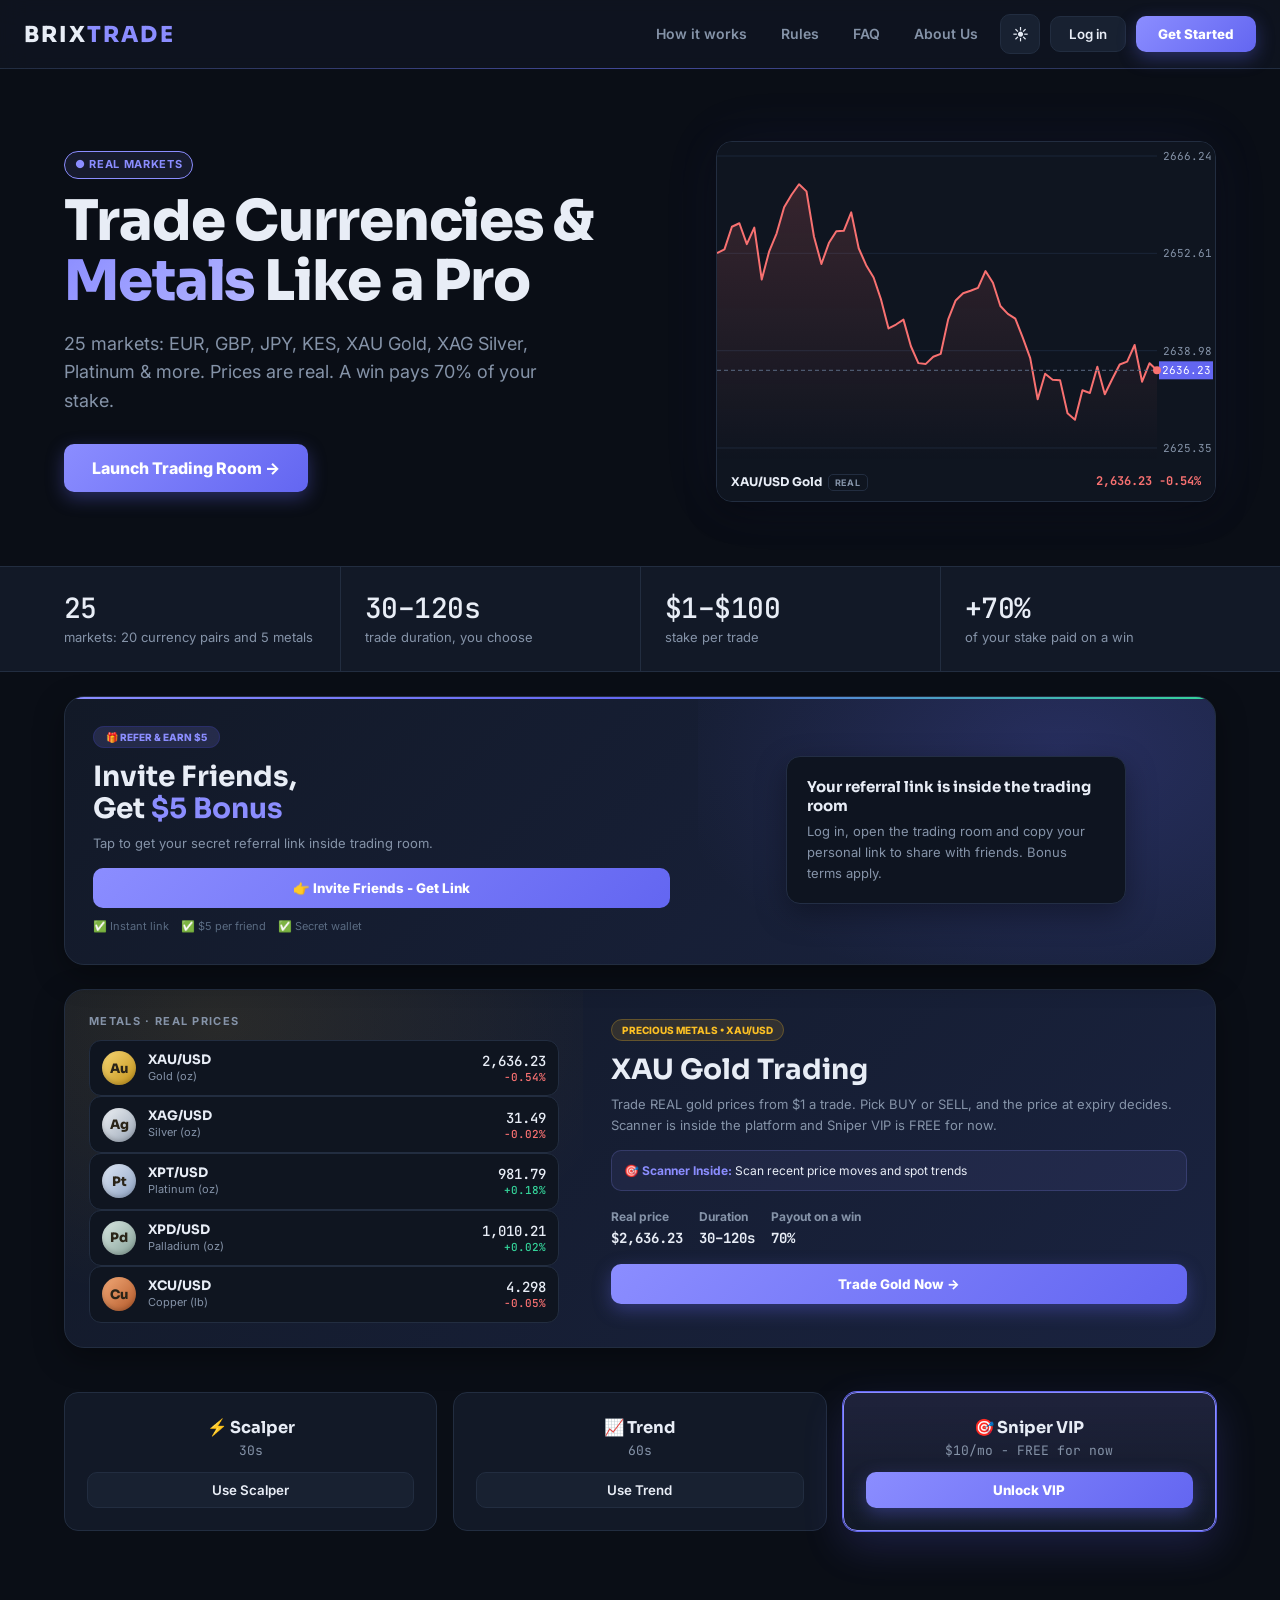
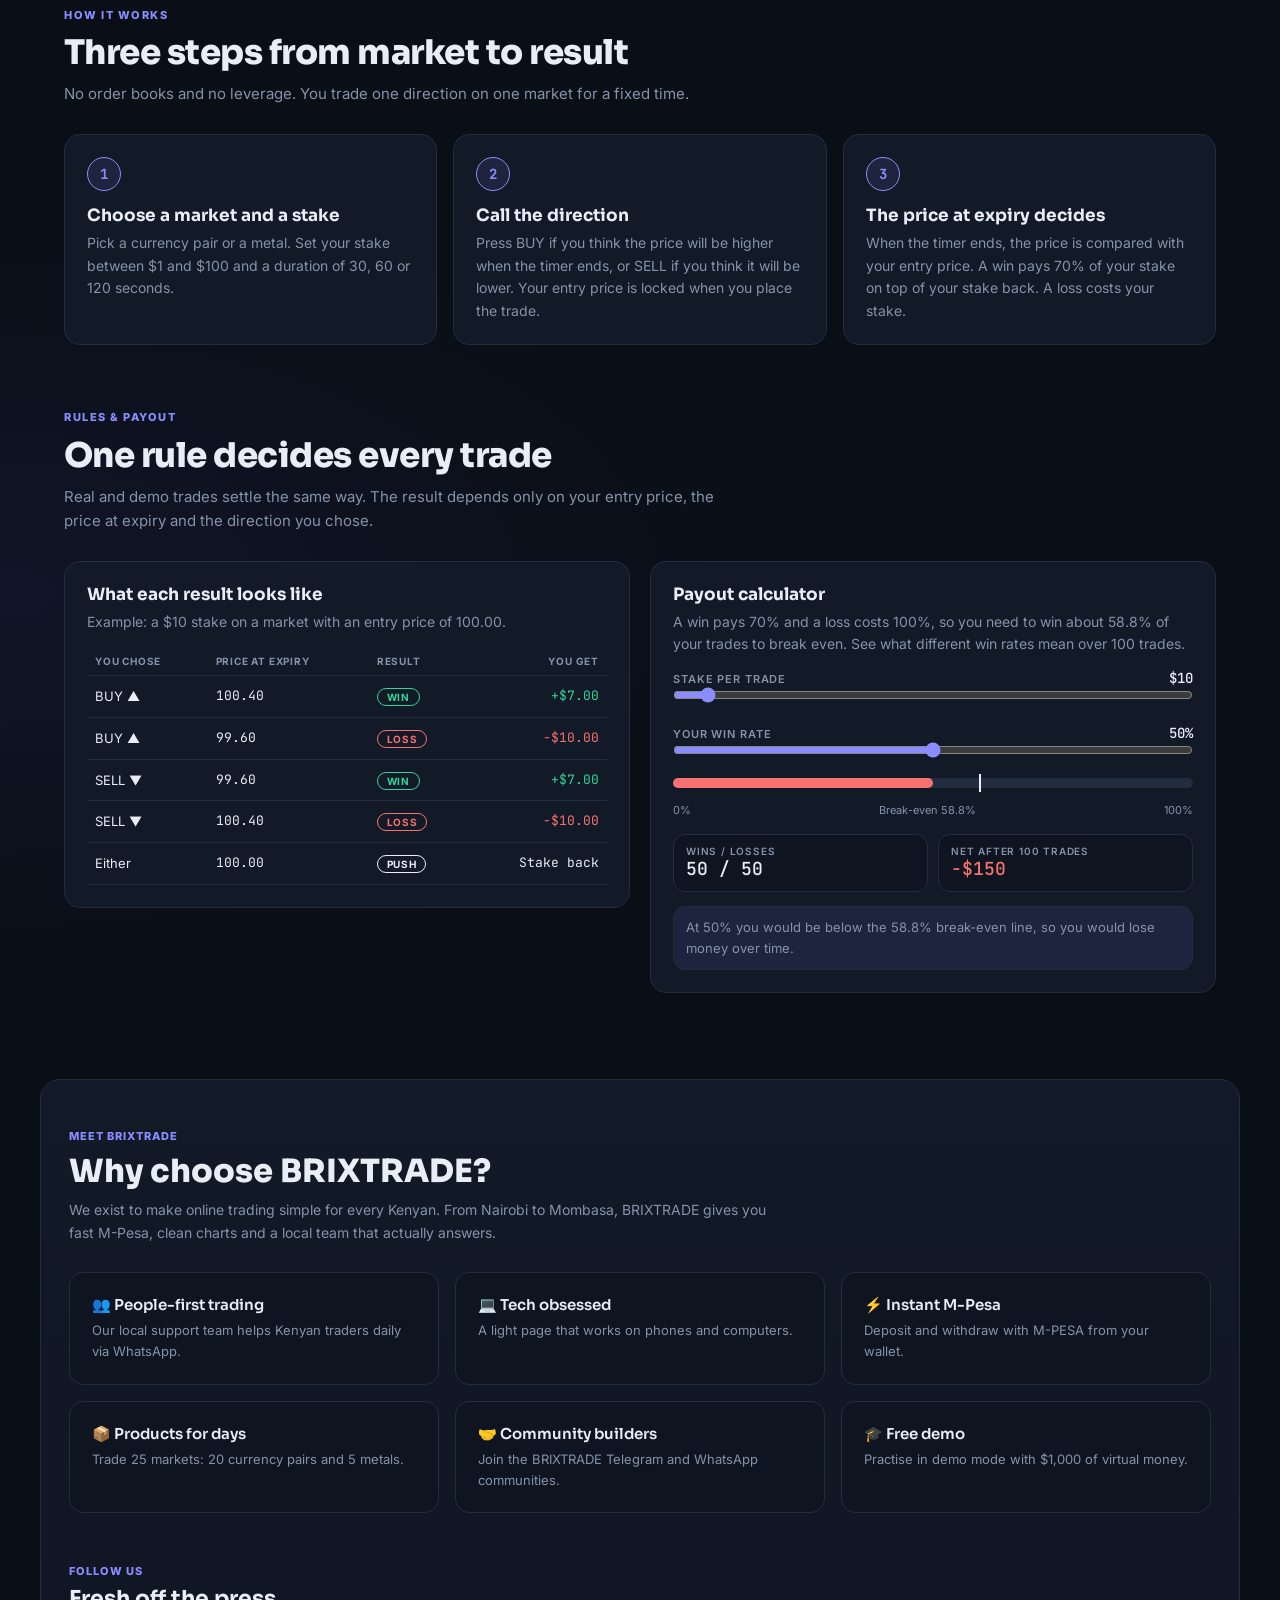
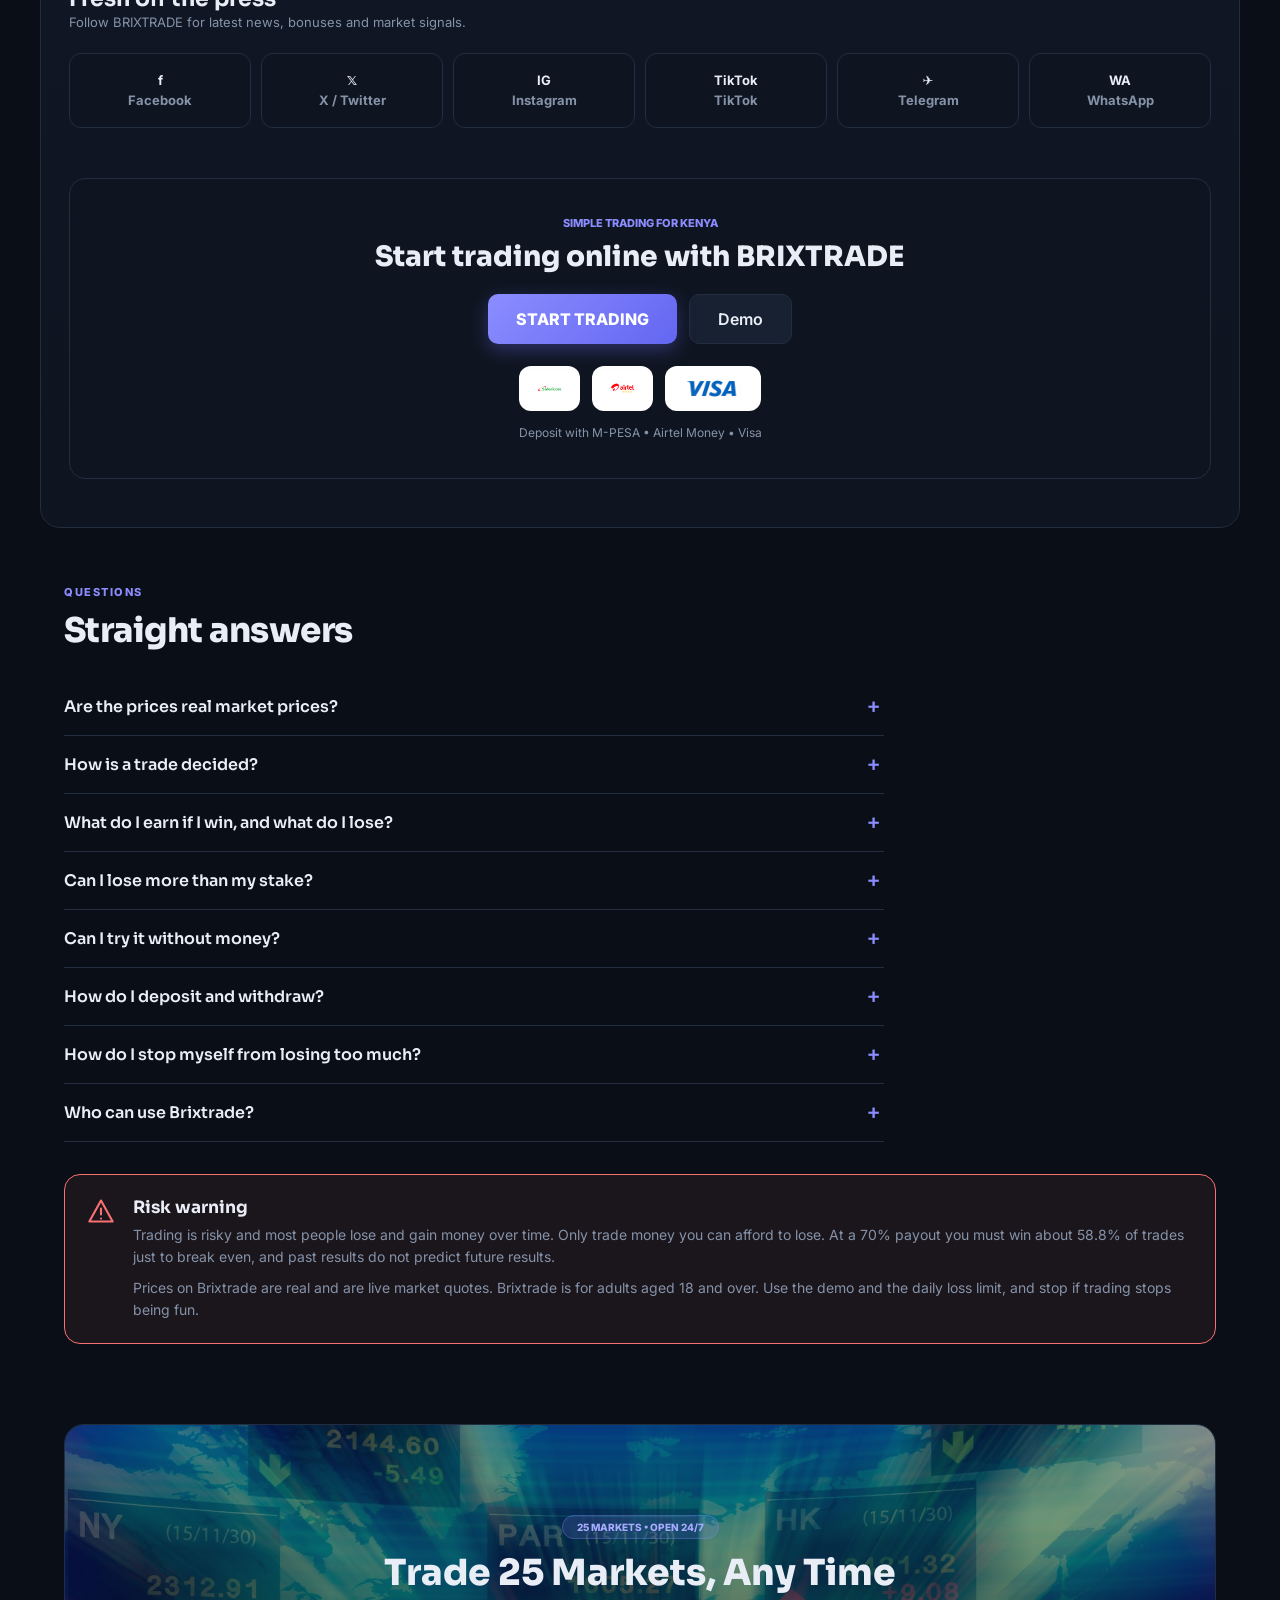
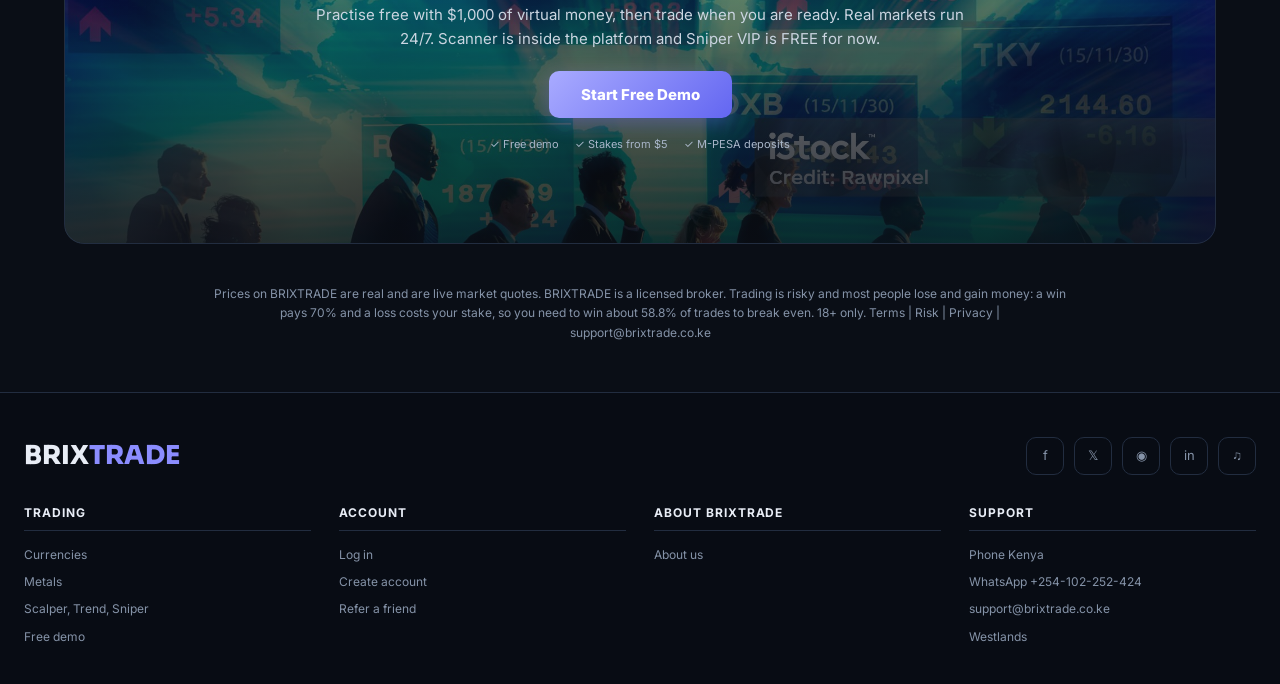
==== commit d35d1fa7: "update brixtrade" ====
--- a/index.html
+++ b/index.html
@@ -300,7 +300,7 @@
 <div class="facts"><div class="facts-in">
   <div><b>25</b><span>markets: 20 currency pairs and 5 metals</span></div>
   <div><b>30–120s</b><span>trade duration, you choose</span></div>
-  <div><b>$5–$100</b><span>stake per trade</span></div>
+  <div><b>$1–$100</b><span>stake per trade</span></div>
   <div><b>+70%</b><span>of your stake paid on a win</span></div>
 </div></div>
  
@@ -327,7 +327,7 @@
     <div style="padding:28px;">
       <span style="background:rgba(251,191,36,.12);border:1px solid rgba(251,191,36,.25);color:var(--gold);padding:4px 10px;border-radius:20px;font-size:10px;font-weight:800">PRECIOUS METALS • XAU/USD</span>
       <h2 style="font-family:Sora;font-size:28px;line-height:1.15;margin:14px 0 8px">XAU Gold Trading</h2>
-      <p style="color:var(--mut);font-size:13px;line-height:1.6;margin-bottom:14px">Trade REAL gold prices from $5 a trade. Pick BUY or SELL, and the price at expiry decides. Scanner is inside the platform and Sniper VIP is FREE for now.</p>
+      <p style="color:var(--mut);font-size:13px;line-height:1.6;margin-bottom:14px">Trade REAL gold prices from $1 a trade. Pick BUY or SELL, and the price at expiry decides. Scanner is inside the platform and Sniper VIP is FREE for now.</p>
       <div style="background:rgba(139,141,255,.08);border:1px solid rgba(139,141,255,.2);border-radius:10px;padding:10px 12px;margin-bottom:14px;font-size:12px"><b style="color:var(--ac);">🎯 Scanner Inside:</b> Scan recent price moves and spot trends</div>
       <div style="display:flex;gap:16px;margin-bottom:14px;flex-wrap:wrap"><div><b style="font-size:12px;color:var(--mut)">Real price</b><div style="font-family:JetBrains Mono;font-weight:700" id="goldPx">$2,650.45</div></div><div><b style="font-size:12px;color:var(--mut)">Duration</b><div style="font-family:JetBrains Mono;font-weight:700">30–120s</div></div><div><b style="font-size:12px;color:var(--mut)">Payout on a win</b><div style="font-family:JetBrains Mono;font-weight:700">70%</div></div></div>
       <button class="btn-brix" style="width:100%;padding:12px" onclick="handleStart()">Trade Gold Now →</button>
@@ -344,7 +344,7 @@
 <section class="sec" id="how">
   <div class="sec-h"><div class="eyebrow">How it works</div><h2>Three steps from market to result</h2><p>No order books and no leverage. You trade one direction on one market for a fixed time.</p></div>
   <div class="steps">
-    <div class="step"><h3>Choose a market and a stake</h3><p>Pick a currency pair or a metal. Set your stake between $5 and $100 and a duration of 30, 60 or 120 seconds.</p></div>
+    <div class="step"><h3>Choose a market and a stake</h3><p>Pick a currency pair or a metal. Set your stake between $1 and $100 and a duration of 30, 60 or 120 seconds.</p></div>
     <div class="step"><h3>Call the direction</h3><p>Press BUY if you think the price will be higher when the timer ends, or SELL if you think it will be lower. Your entry price is locked when you place the trade.</p></div>
     <div class="step"><h3>The price at expiry decides</h3><p>When the timer ends, the price is compared with your entry price. A win pays 70% of your stake on top of your stake back. A loss costs your stake.</p></div>
   </div>
@@ -421,7 +421,7 @@
 <section class="sec" id="faq">
   <div class="sec-h"><div class="eyebrow">Questions</div><h2>Straight answers</h2></div>
   <div class="faq">
-    <details><summary>Are the prices real market prices?</summary><p>No. Brixtrade prices are simulated by the platform and are not live market quotes. The chart and the settlement both use the same simulated price feed, and the app labels it as simulated.</p></details>
+    <details><summary>Are the prices real market prices?</summary><p>Yes. Brixtrade prices are real by the platform and are live market quotes. The chart and the settlement both use the same real price feed, and the app labels it as real.</p></details>
     <details><summary>How is a trade decided?</summary><p>By the price at expiry compared with your entry price. BUY wins if the price is higher, SELL wins if it is lower, and an equal price returns your stake. This is the same for real and demo trades.</p></details>
     <details><summary>What do I earn if I win, and what do I lose?</summary><p>A win pays 70% of your stake. A $10 stake returns $17, which is your $10 back plus $7. A loss costs the whole stake. You need to win about 58.8% of your trades to break even.</p></details>
     <details><summary>Can I lose more than my stake?</summary><p>No. The most you can lose on a trade is the stake you placed, and stakes are limited to $100.</p></details>
@@ -433,7 +433,7 @@
   <div class="risk" role="note" style="margin-top:32px">
     <svg viewBox="0 0 24 24" aria-hidden="true"><path d="M12 3l10 18H2z"/><path d="M12 10v5M12 18.5v.01"/></svg>
     <div><h3>Risk warning</h3>
-    <p>Trading is risky and most people lose money over time. Only trade money you can afford to lose. At a 70% payout you must win about 58.8% of trades just to break even, and past results do not predict future results.</p>
+    <p>Trading is risky and most people lose and gain money over time. Only trade money you can afford to lose. At a 70% payout you must win about 58.8% of trades just to break even, and past results do not predict future results.</p>
     <p>Prices on Brixtrade are real and are live market quotes. Brixtrade is for adults aged 18 and over. Use the demo and the daily loss limit, and stop if trading stops being fun.</p></div>
   </div>
 </section>
@@ -450,7 +450,7 @@
   </div>
 </div>
  
-<p style="font-size:12px;color:var(--mut);text-align:center;padding:16px 20px 0;margin:0 auto;max-width:900px;line-height:1.6">Prices on BRIXTRADE are real and are not live market quotes. BRIXTRADE is not a licensed broker. Trading is risky and most people lose money: a win pays 70% and a loss costs your stake, so you need to win about 58.8% of trades to break even. 18+ only. Terms | Risk | Privacy | support@brixtrade.co.ke</p>
+<p style="font-size:12px;color:var(--mut);text-align:center;padding:16px 20px 0;margin:0 auto;max-width:900px;line-height:1.6">Prices on BRIXTRADE are real and are live market quotes. BRIXTRADE is a licensed broker. Trading is risky and most people lose and gain money: a win pays 70% and a loss costs your stake, so you need to win about 58.8% of trades to break even. 18+ only. Terms | Risk | Privacy | support@brixtrade.co.ke</p>
  
 <footer class="brix-footer">
   <div class="brix-footer-wrap">
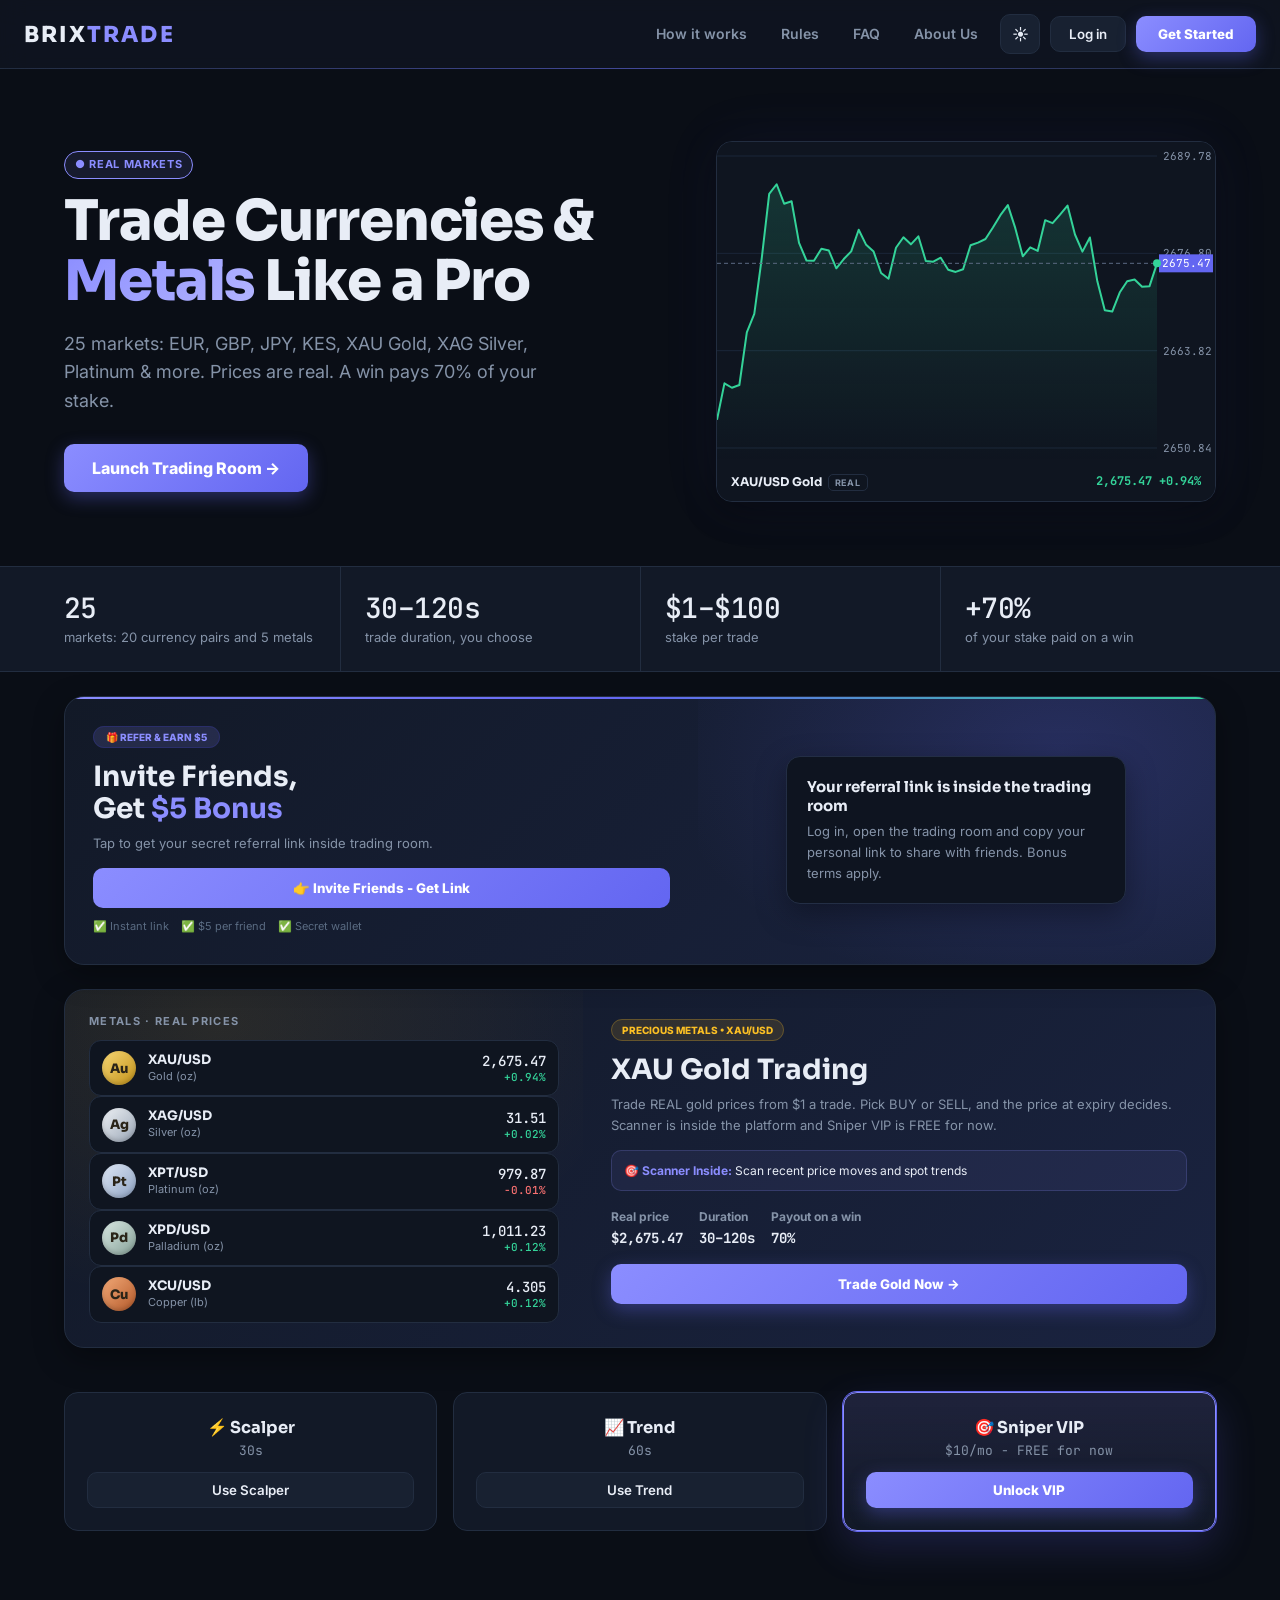
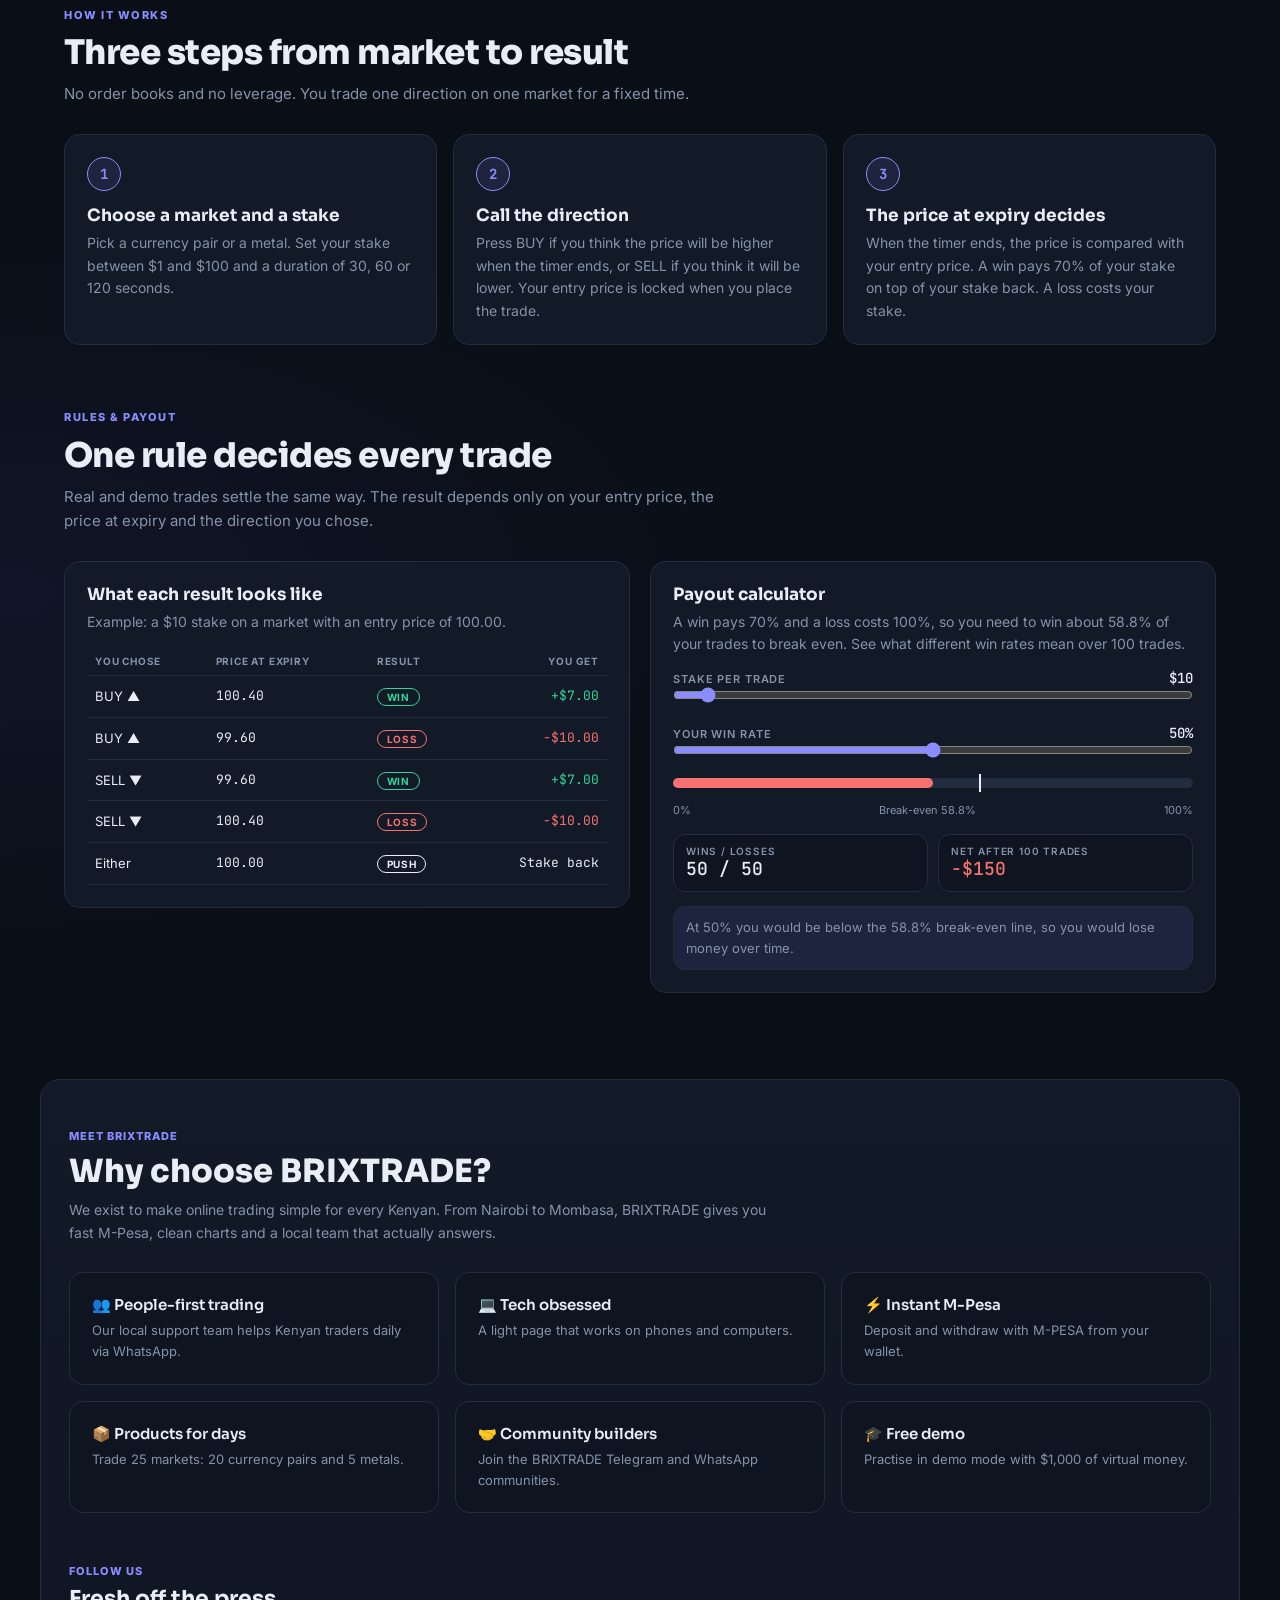
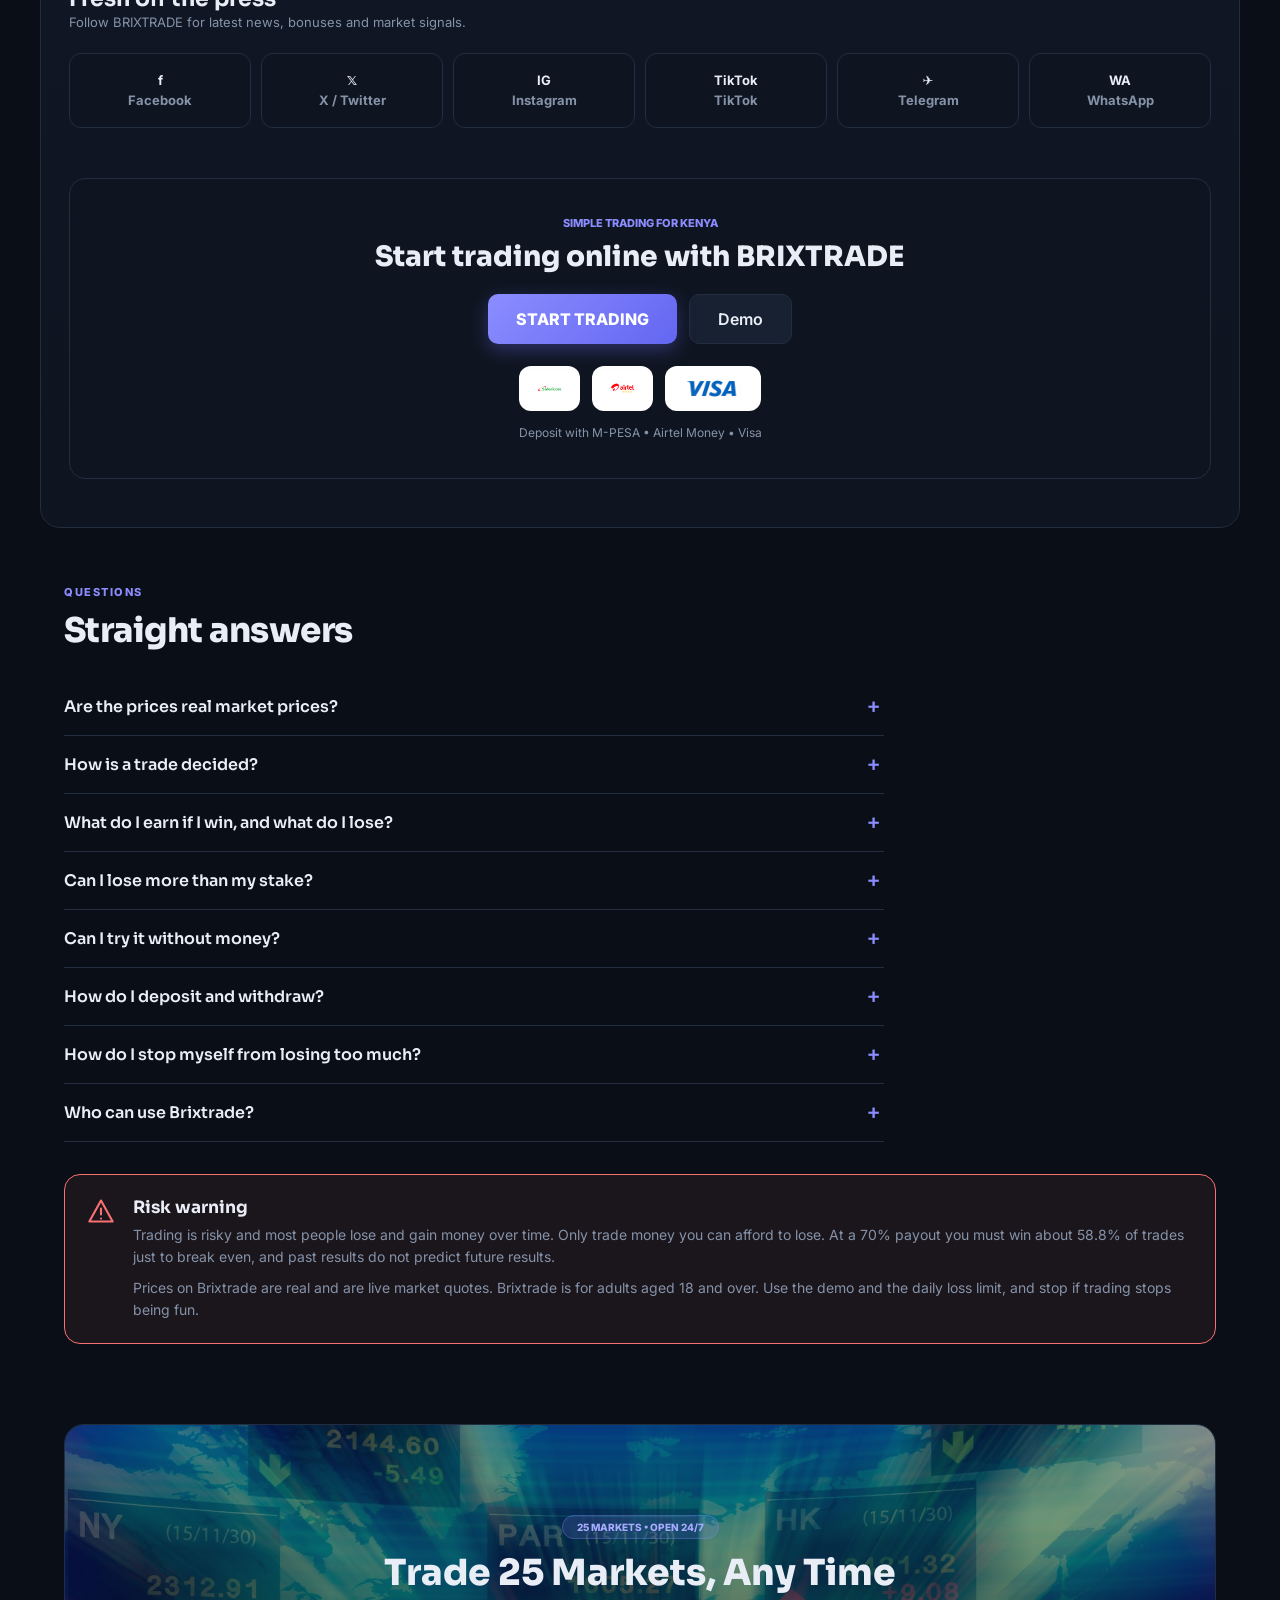
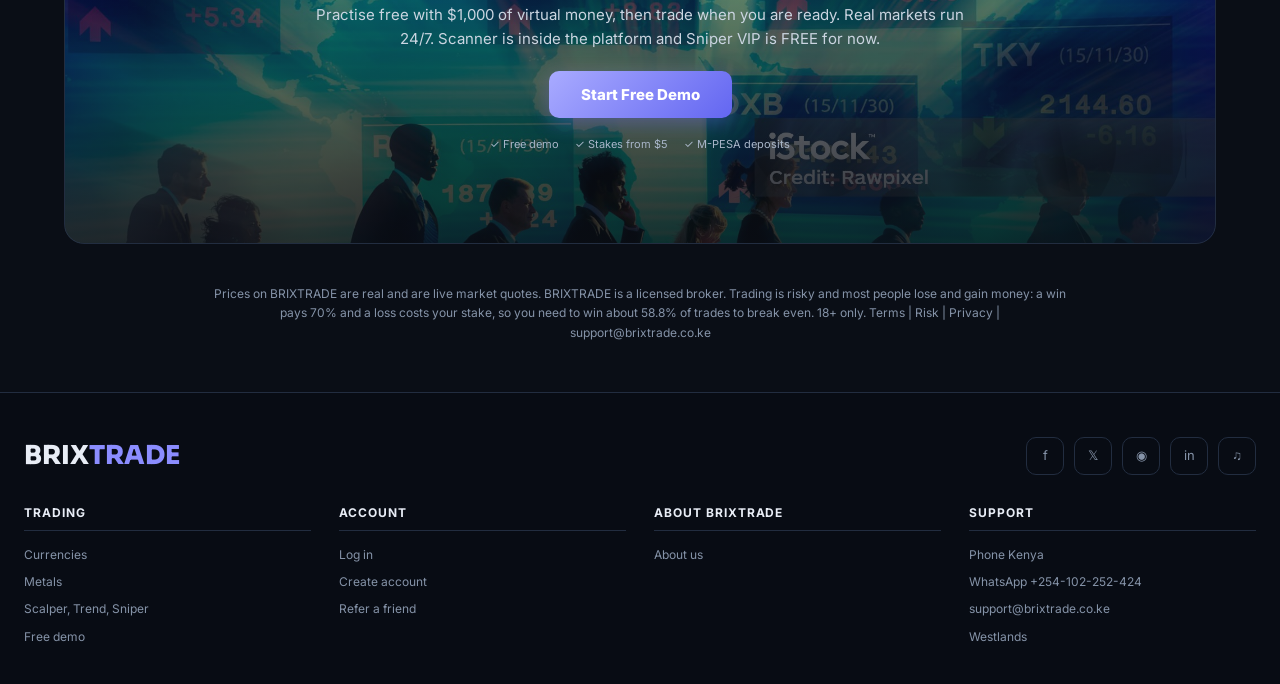
==== commit 5e5d7f5f: "update brixtrade" ====
--- a/index.html
+++ b/index.html
@@ -9,6 +9,7 @@
 <title>Brixtrade - Trade Currencies & Metals</title>
 <link rel="icon" href="/logo.png" type="image/png">
 <link rel="apple-touch-icon" href="/logo.png">
+<link rel="manifest" href="/manifest.json">
 <script src="https://www.gstatic.com/firebasejs/9.22.0/firebase-app-compat.js"></script>
 <script src="https://www.gstatic.com/firebasejs/9.22.0/firebase-auth-compat.js"></script>
 <script src="https://www.gstatic.com/firebasejs/9.22.0/firebase-firestore-compat.js"></script>
@@ -287,7 +288,13 @@
     <div style="display:inline-block;background:var(--acbg);border:1px solid var(--ac);color:var(--ac);padding:4px 10px;border-radius:20px;font-size:11px;font-weight:700;margin-bottom:12px;letter-spacing:.06em">● REAL MARKETS</div>
     <h1>Trade Currencies & <span>Metals</span> Like a Pro</h1>
     <p>25 markets: EUR, GBP, JPY, KES, XAU Gold, XAG Silver, Platinum &amp; more. Prices are real. A win pays 70% of your stake.</p>
-    <button class="btn-brix" style="font-size:16px;padding:14px 28px" onclick="handleStart()">Launch Trading Room →</button>
+   <div style="display:flex;gap:10px;flex-wrap:wrap;align-items:center">
+  <button class="btn-brix" style="font-size:16px;padding:14px 28px" onclick="handleStart()">Launch Trading Room →</button>
+  <button class="btn" id="installBtn" type="button" style="display:none;padding:14px 22px;font-size:15px">📲 Install App</button>
+</div>
+<div id="iosHint" style="display:none;margin-top:12px;background:var(--pn);border:1px solid var(--ln);color:var(--mut);padding:10px 12px;border-radius:10px;font-size:13px;max-width:420px">
+  To install on iPhone: tap the Share icon in Safari, then "Add to Home Screen".
+</div>
   </div>
   <div class="card">
     <canvas id="heroChart" class="hero-chart" role="img" aria-label="Real gold price chart"></canvas>
@@ -689,5 +696,6 @@
   if($("pcS")){$("pcS").addEventListener("input",calc);$("pcW").addEventListener("input",calc);calc()}
 })();
 </script>
+<script src="/pwa.js"></script>
 </body>
 </html>
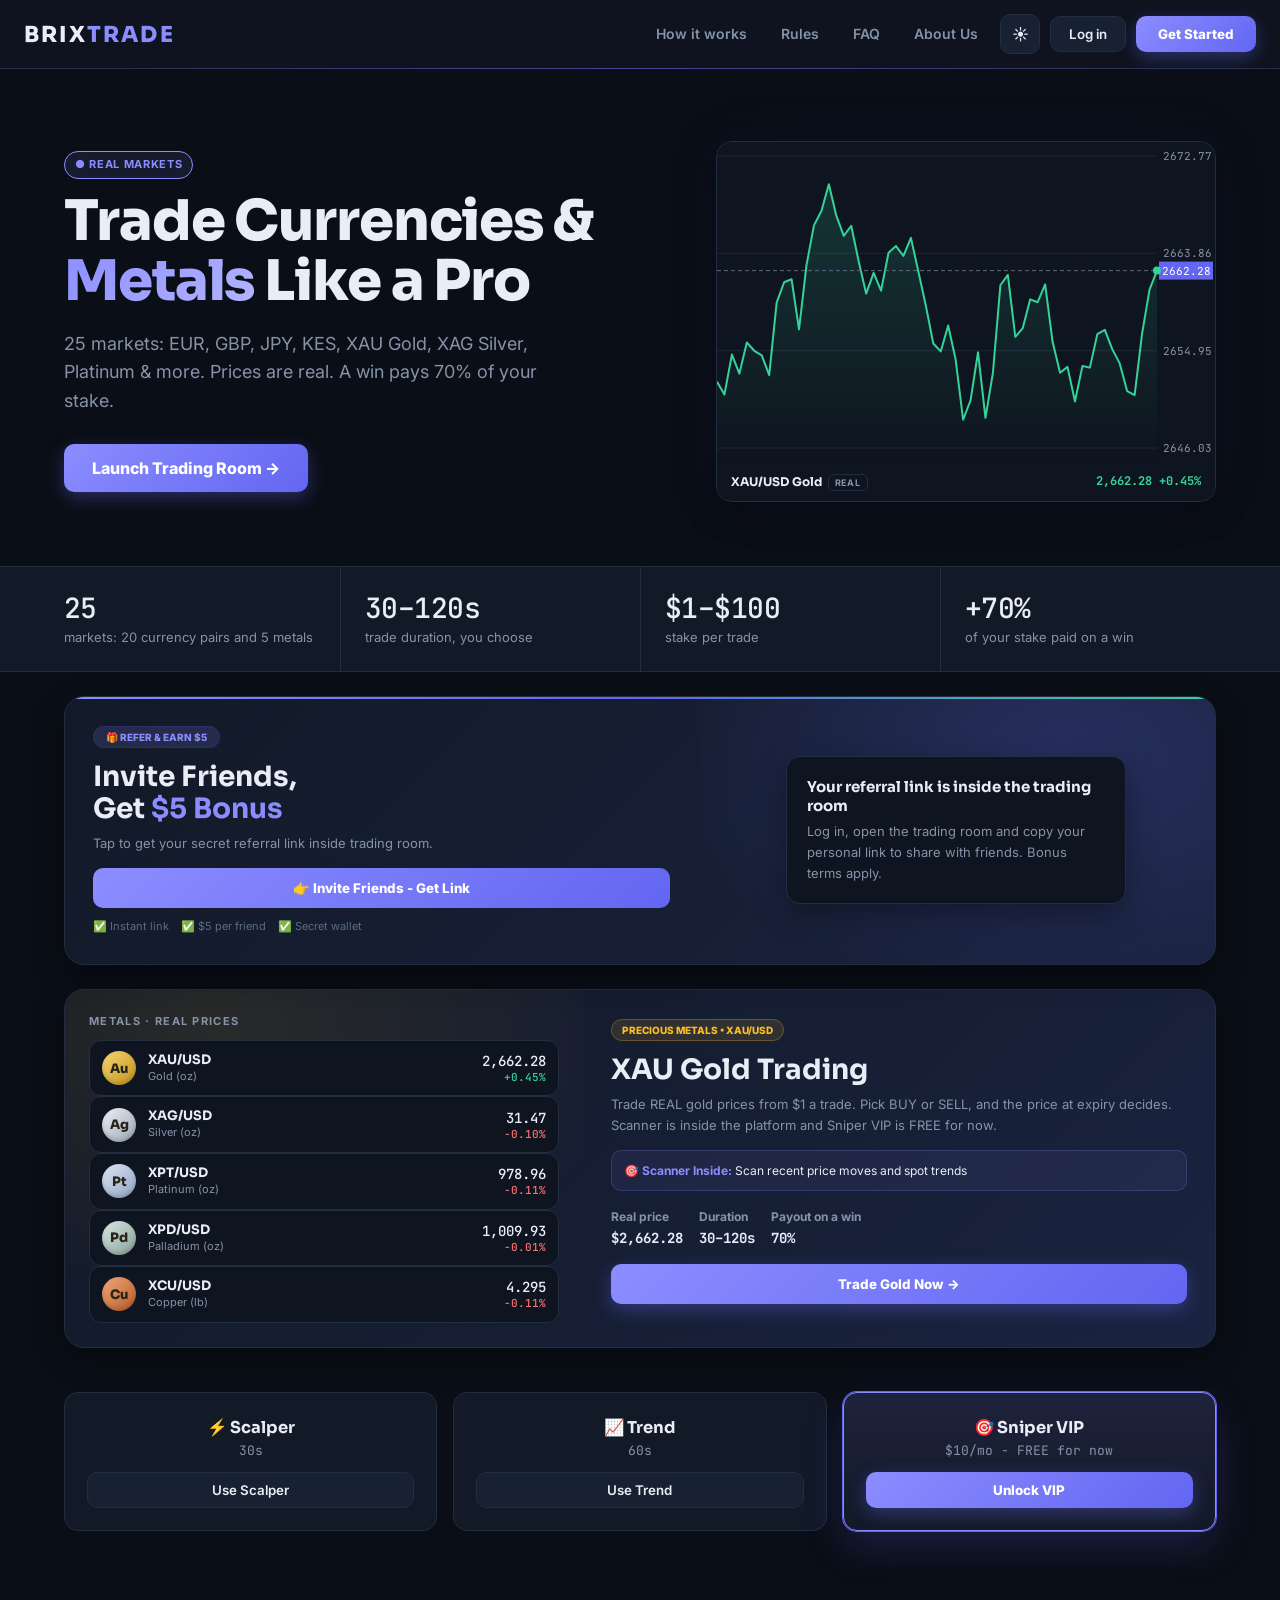
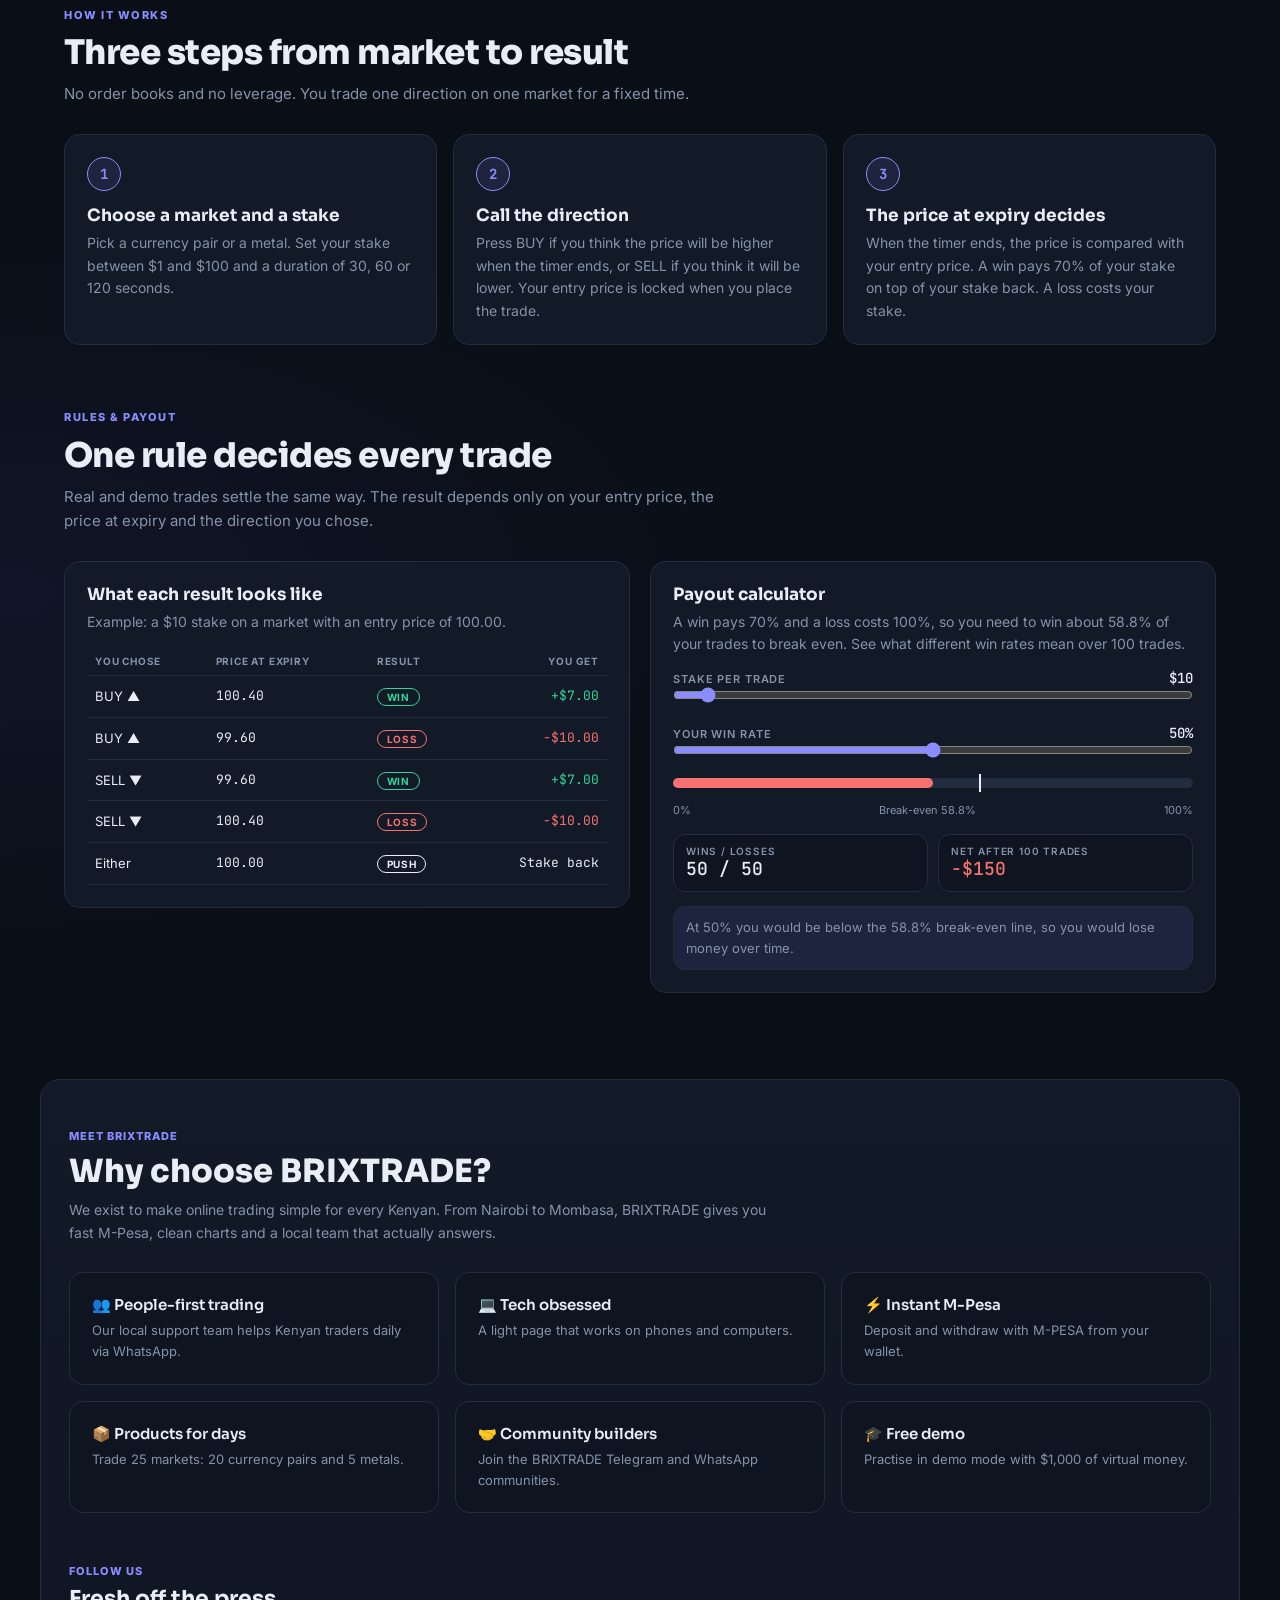
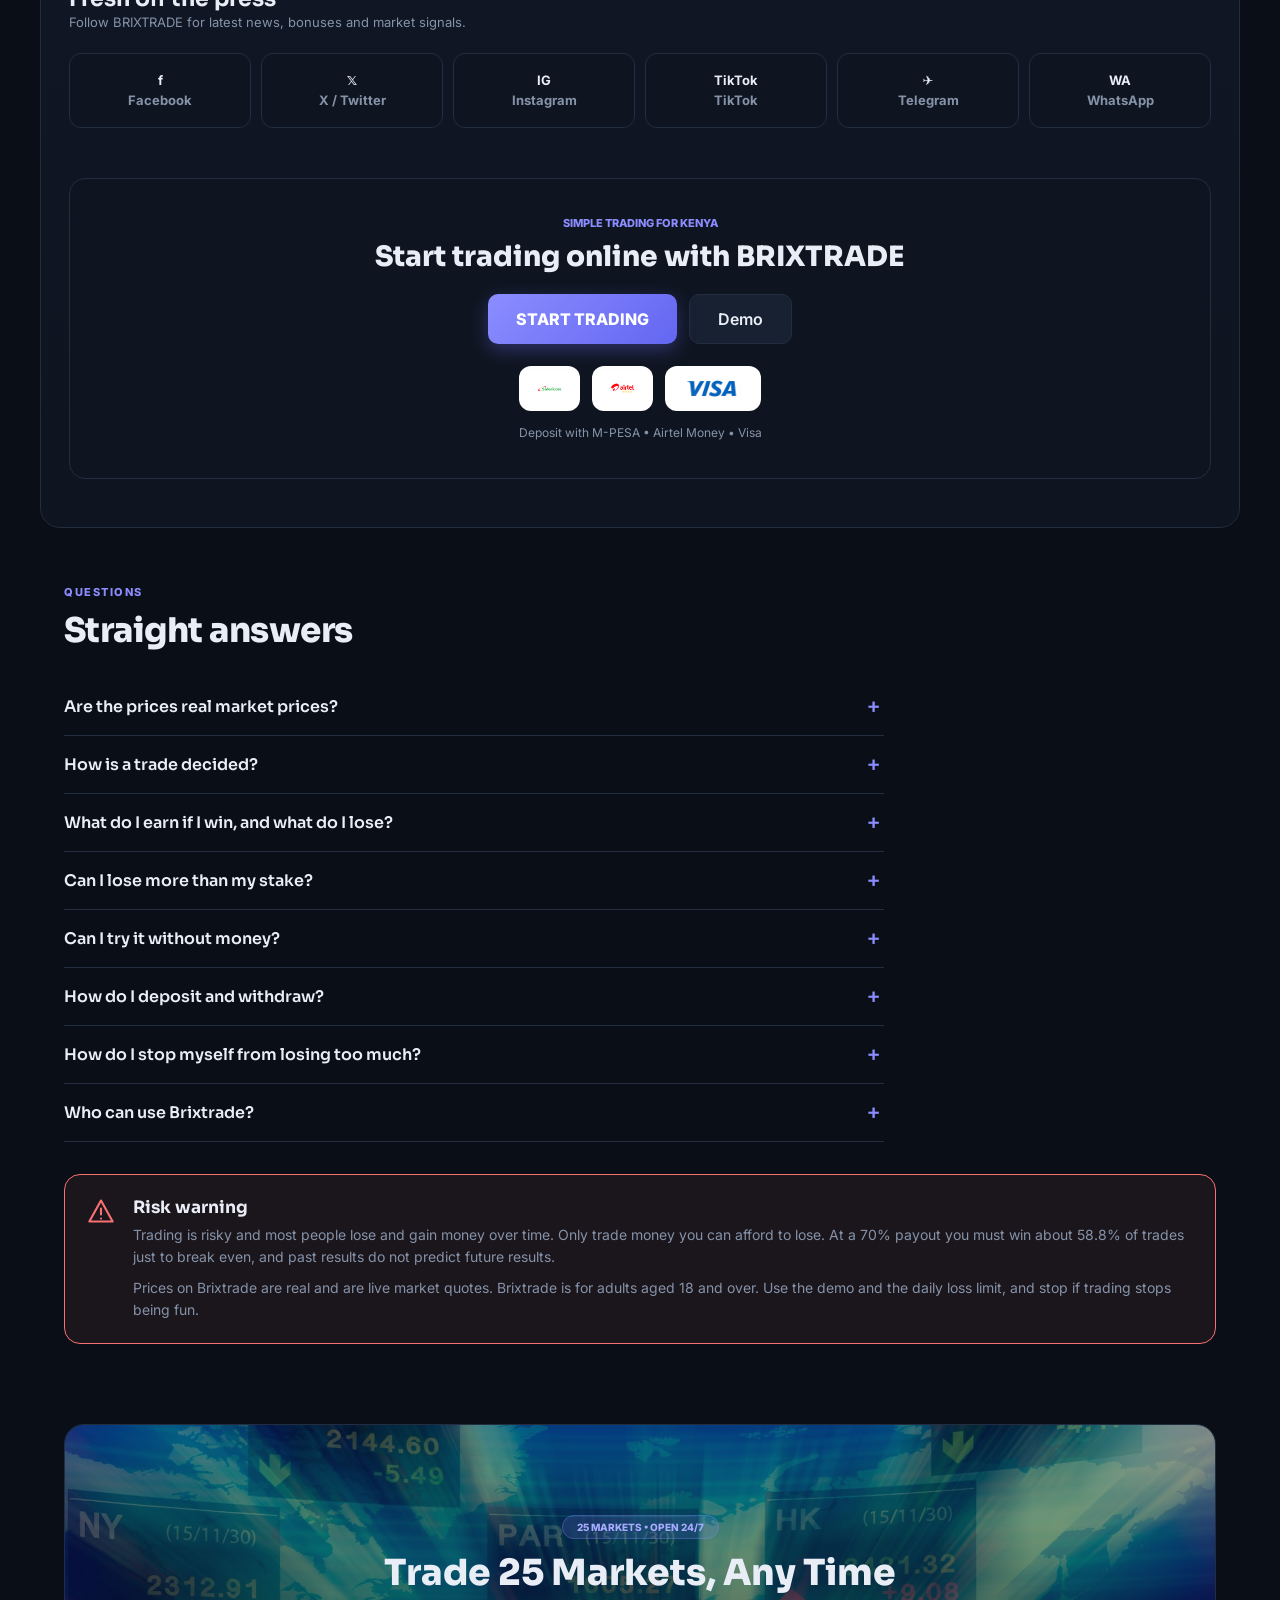
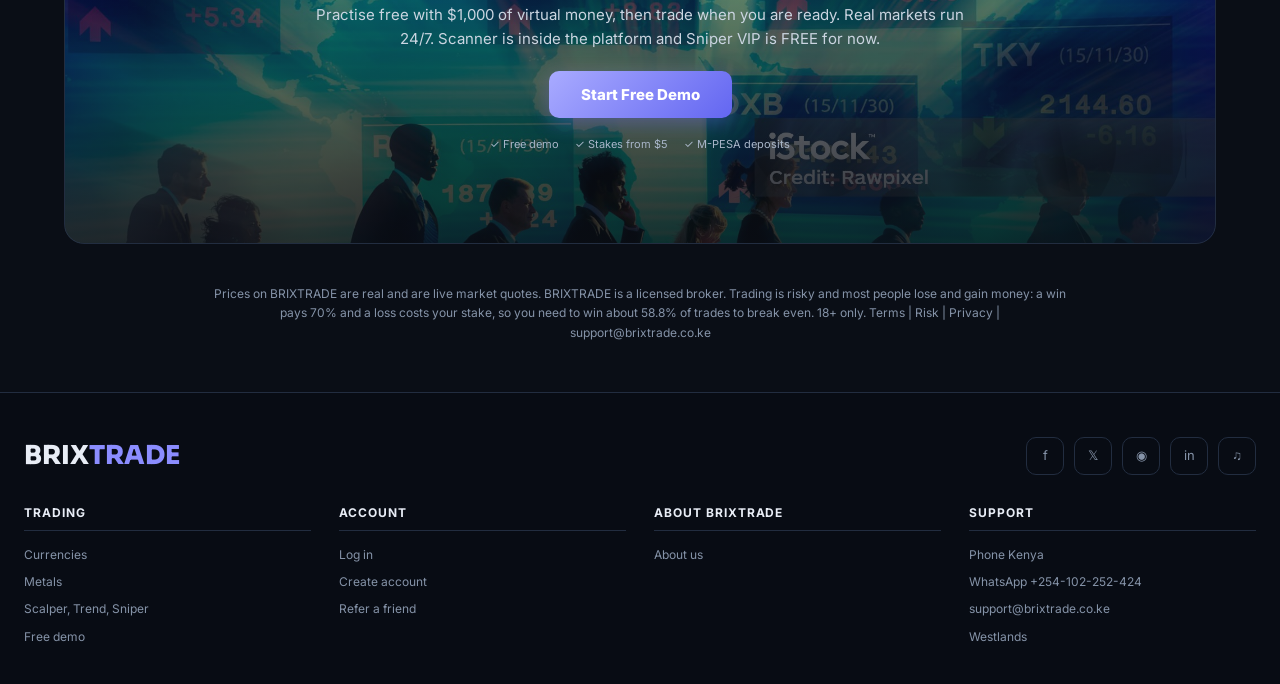
==== commit 8ab53ff8: "update brixtrade" ====
--- a/index.html
+++ b/index.html
@@ -7,7 +7,7 @@
 <meta name="theme-color" content="#0a0e16" id="themeMeta">
 <meta name="viewport" content="width=device-width, initial-scale=1, viewport-fit=cover">
 <title>Brixtrade - Trade Currencies & Metals</title>
-<link rel="icon" href="/logo.png" type="image/png">
+<link rel="icon" href="/icon-192.jpg" type="image/png">
 <link rel="apple-touch-icon" href="/logo.png">
 <link rel="manifest" href="/manifest.json">
 <script src="https://www.gstatic.com/firebasejs/9.22.0/firebase-app-compat.js"></script>
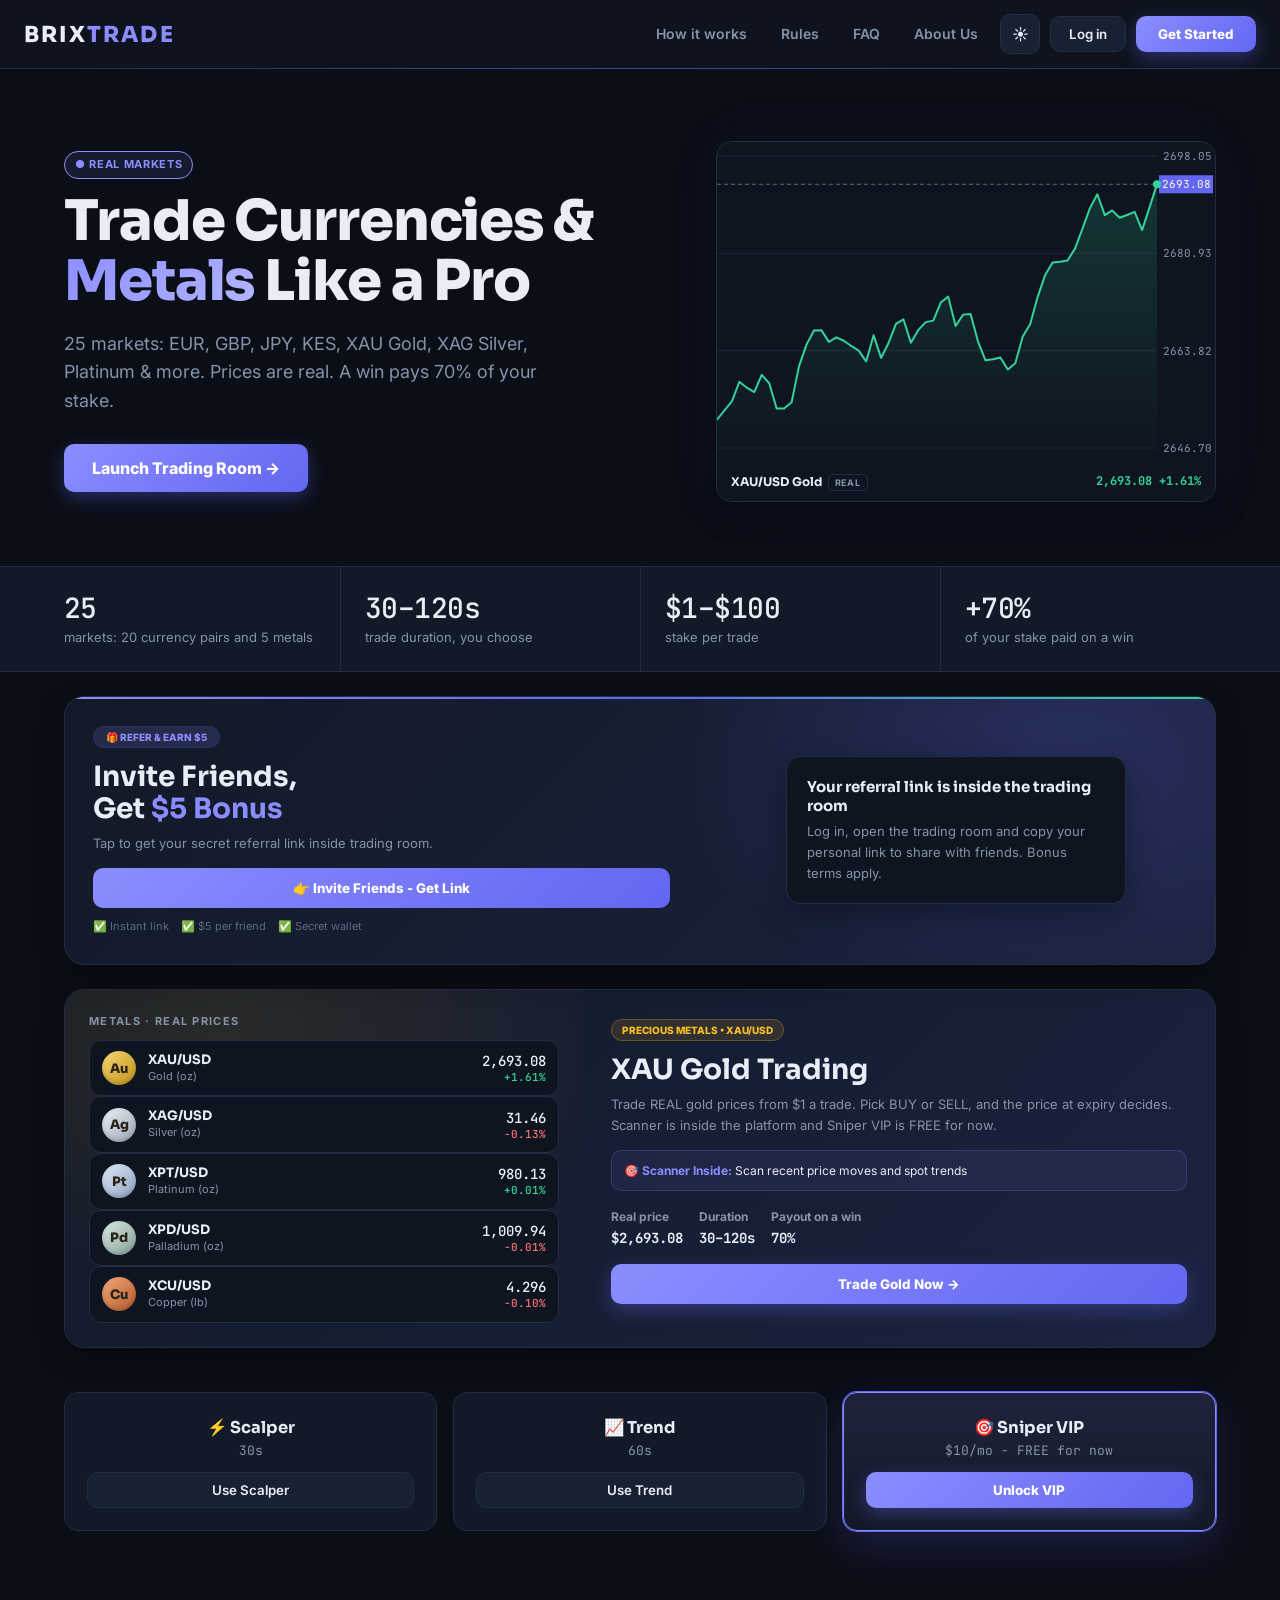
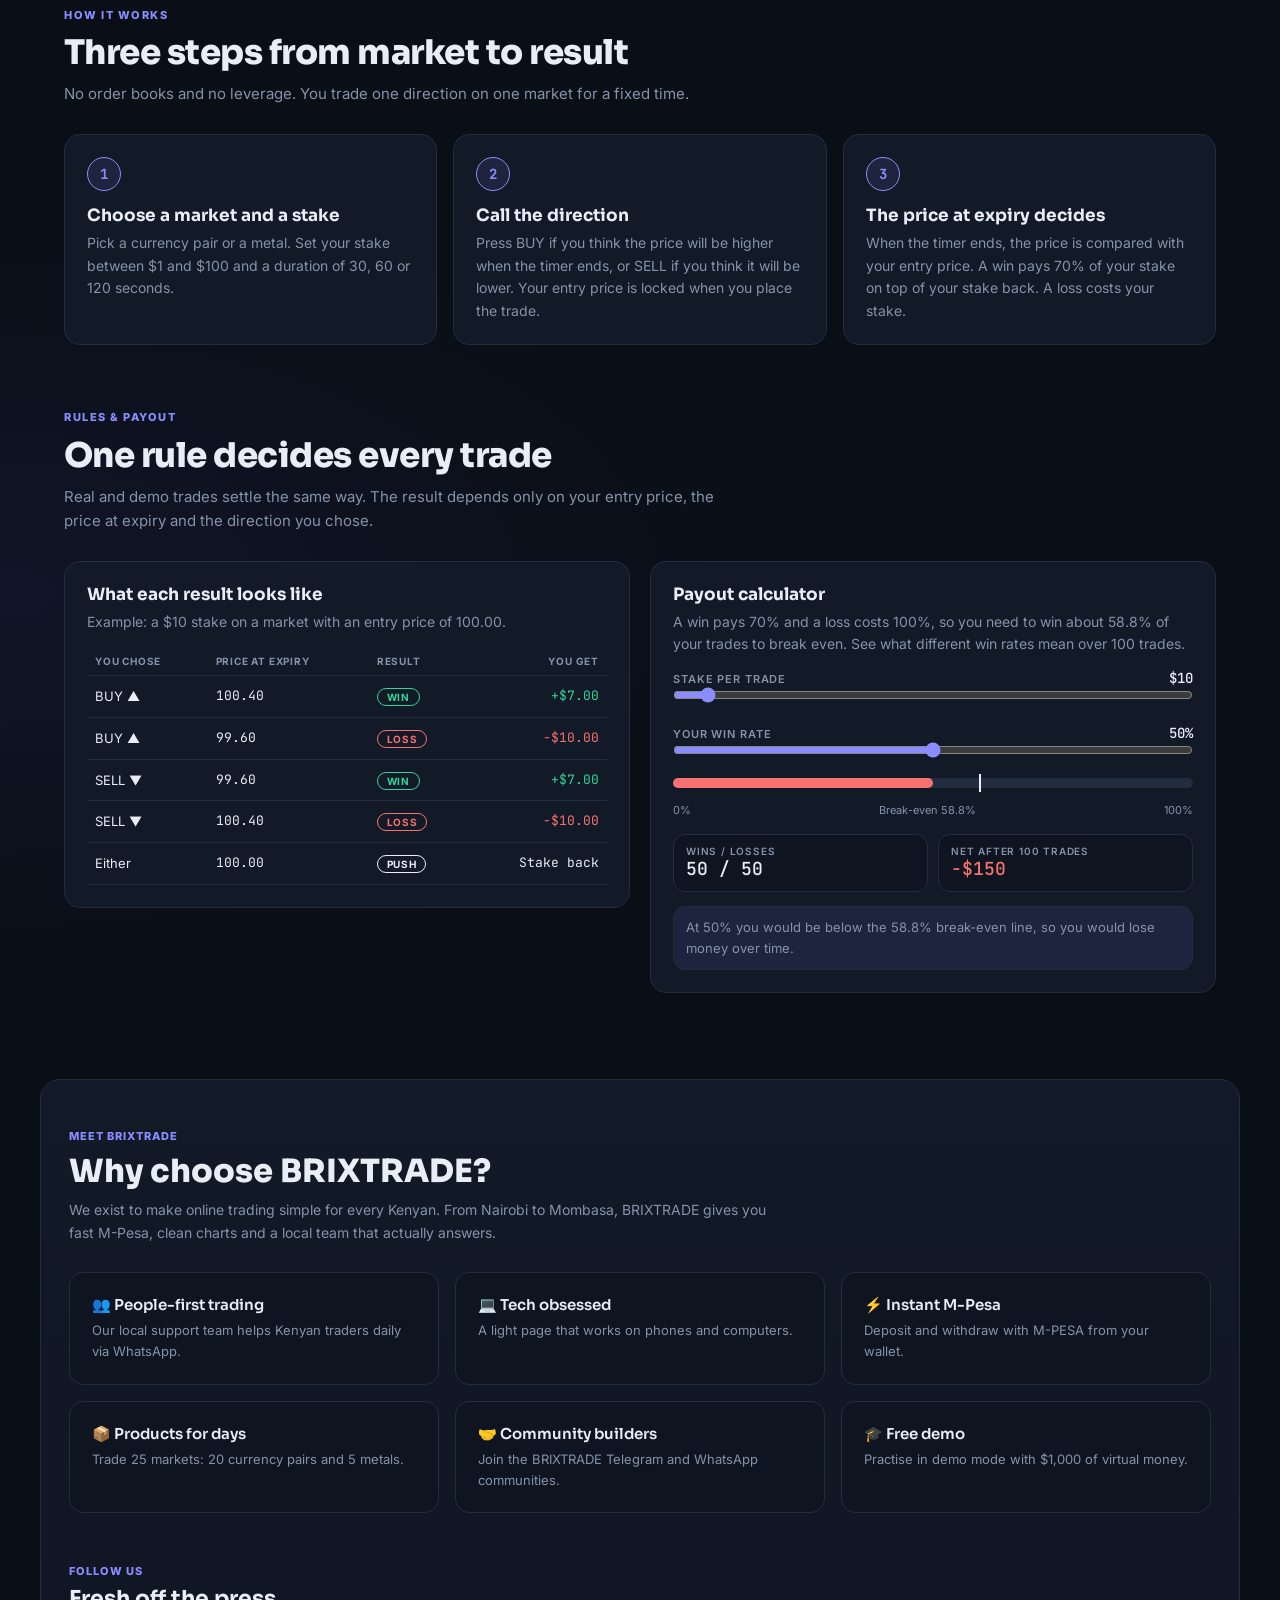
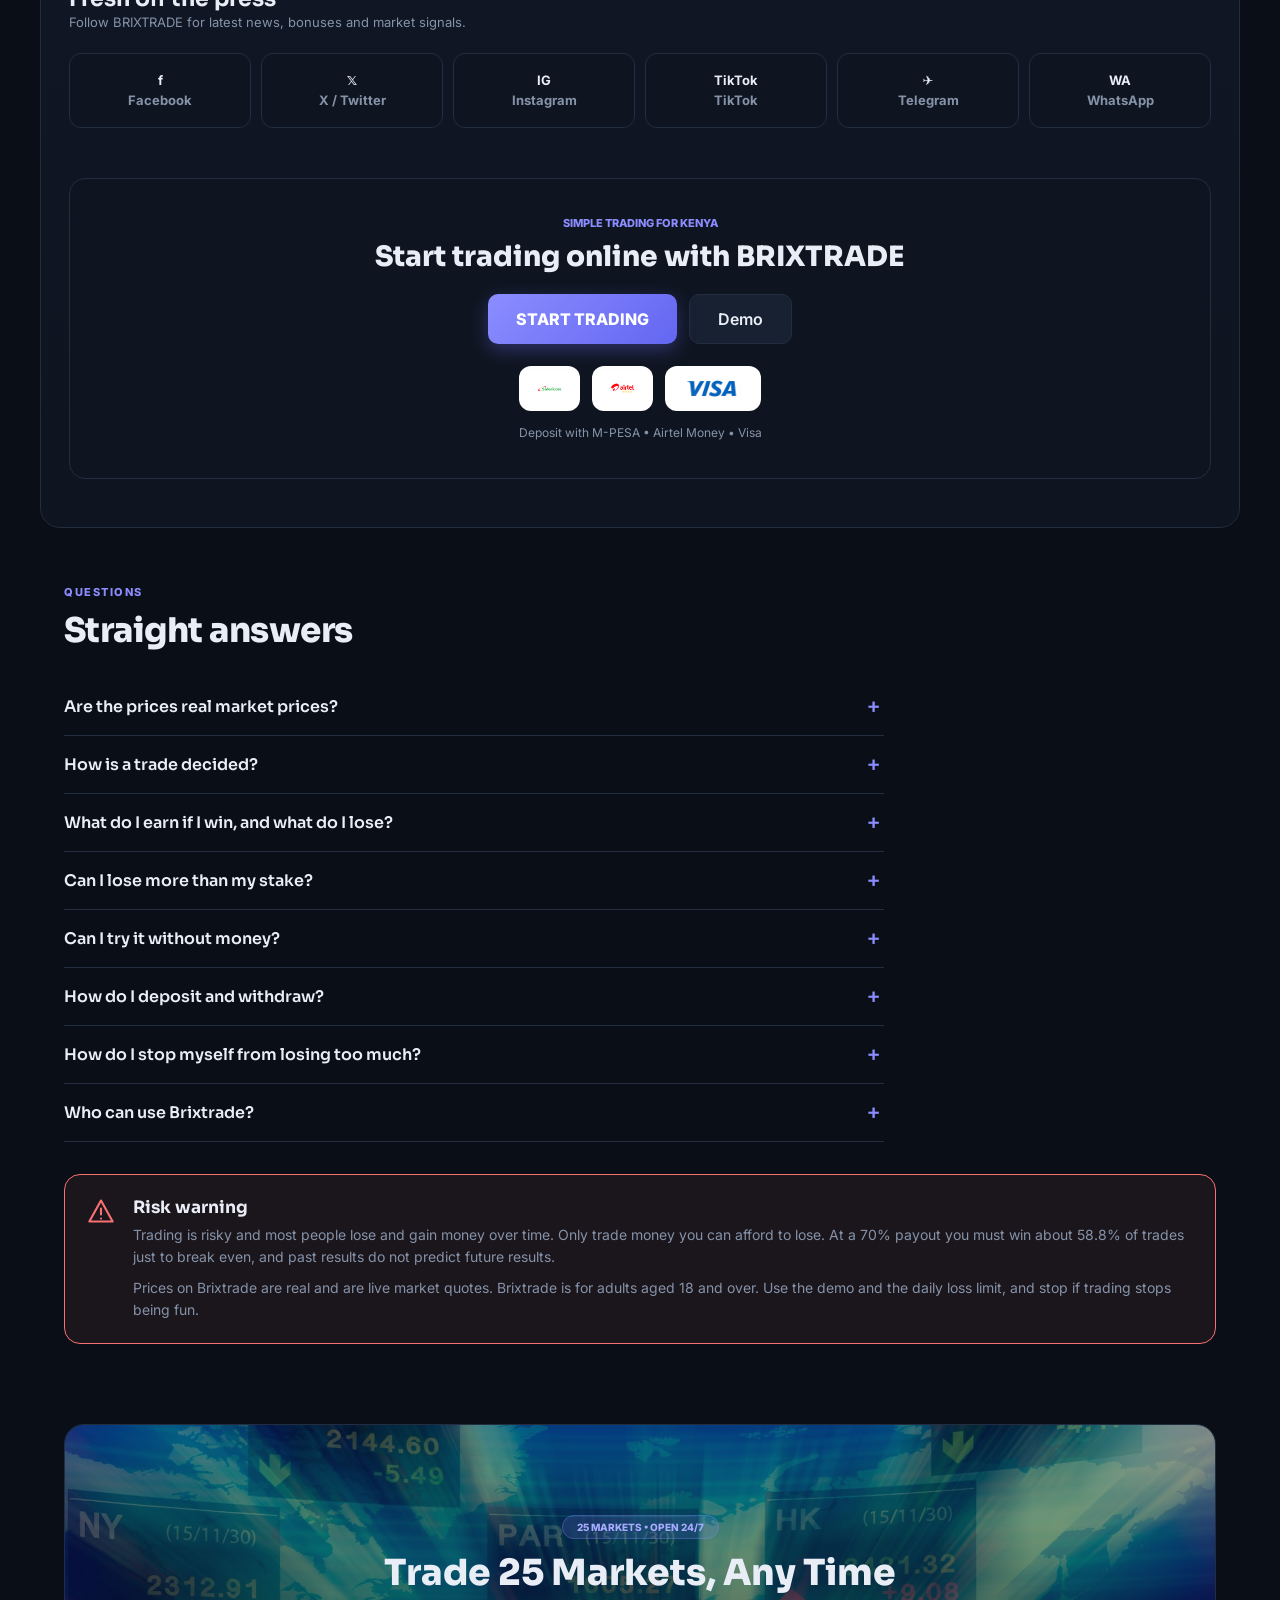
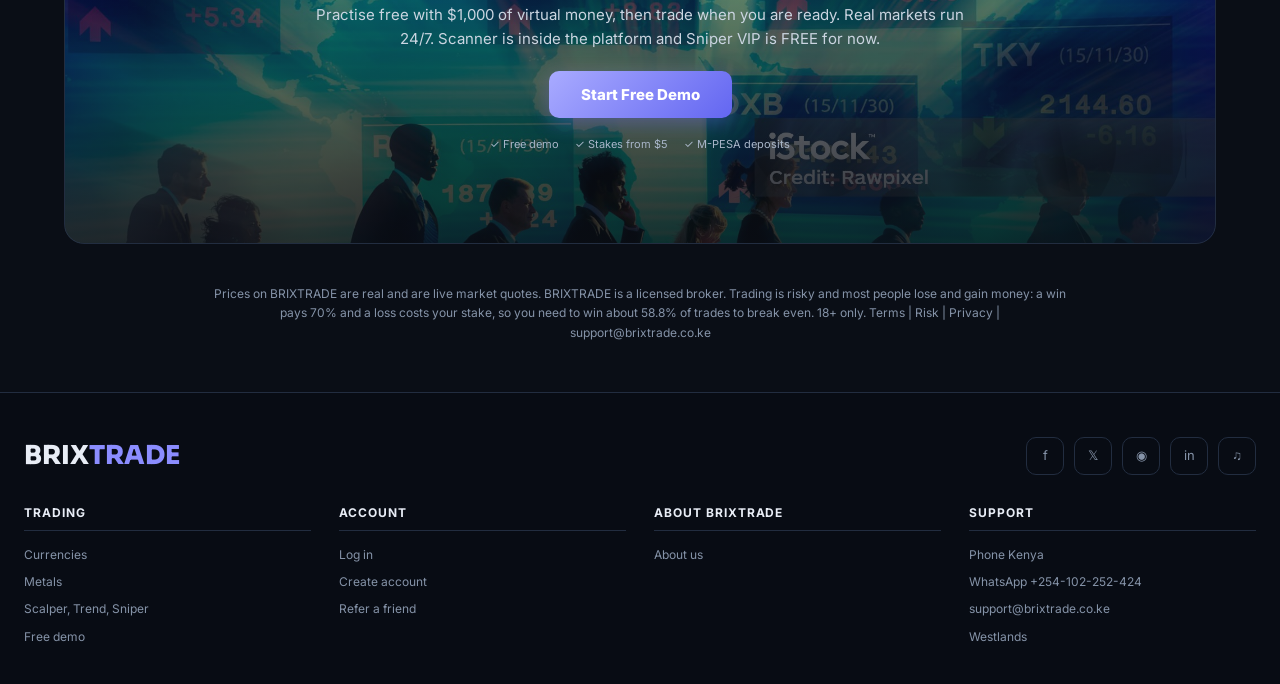
==== commit 44765e0e: "update brixtrade" ====
--- a/index.html
+++ b/index.html
@@ -8,7 +8,7 @@
 <meta name="viewport" content="width=device-width, initial-scale=1, viewport-fit=cover">
 <title>Brixtrade - Trade Currencies & Metals</title>
 <link rel="icon" href="/icon-192.jpg" type="image/png">
-<link rel="apple-touch-icon" href="/logo.png">
+<link rel="apple-touch-icon" href="/icon-192.jpg">
 <link rel="manifest" href="/manifest.json">
 <script src="https://www.gstatic.com/firebasejs/9.22.0/firebase-app-compat.js"></script>
 <script src="https://www.gstatic.com/firebasejs/9.22.0/firebase-auth-compat.js"></script>
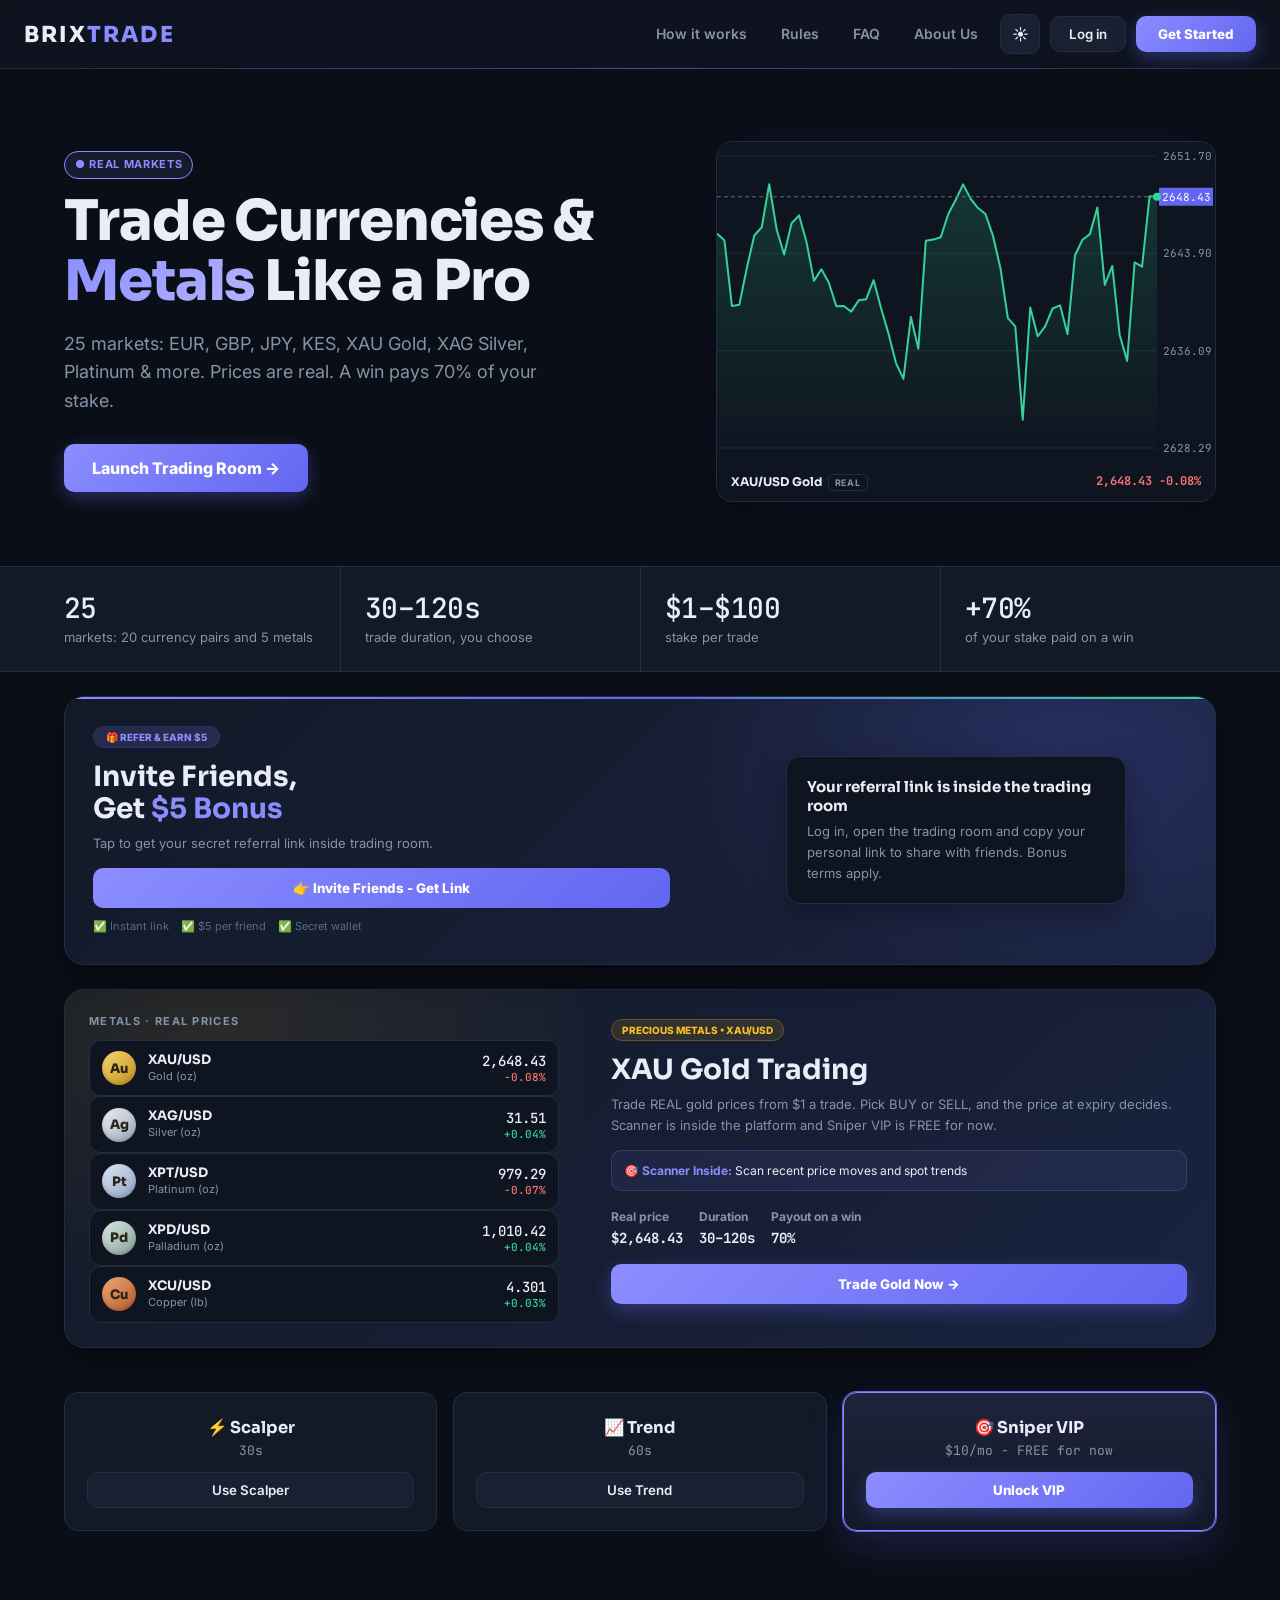
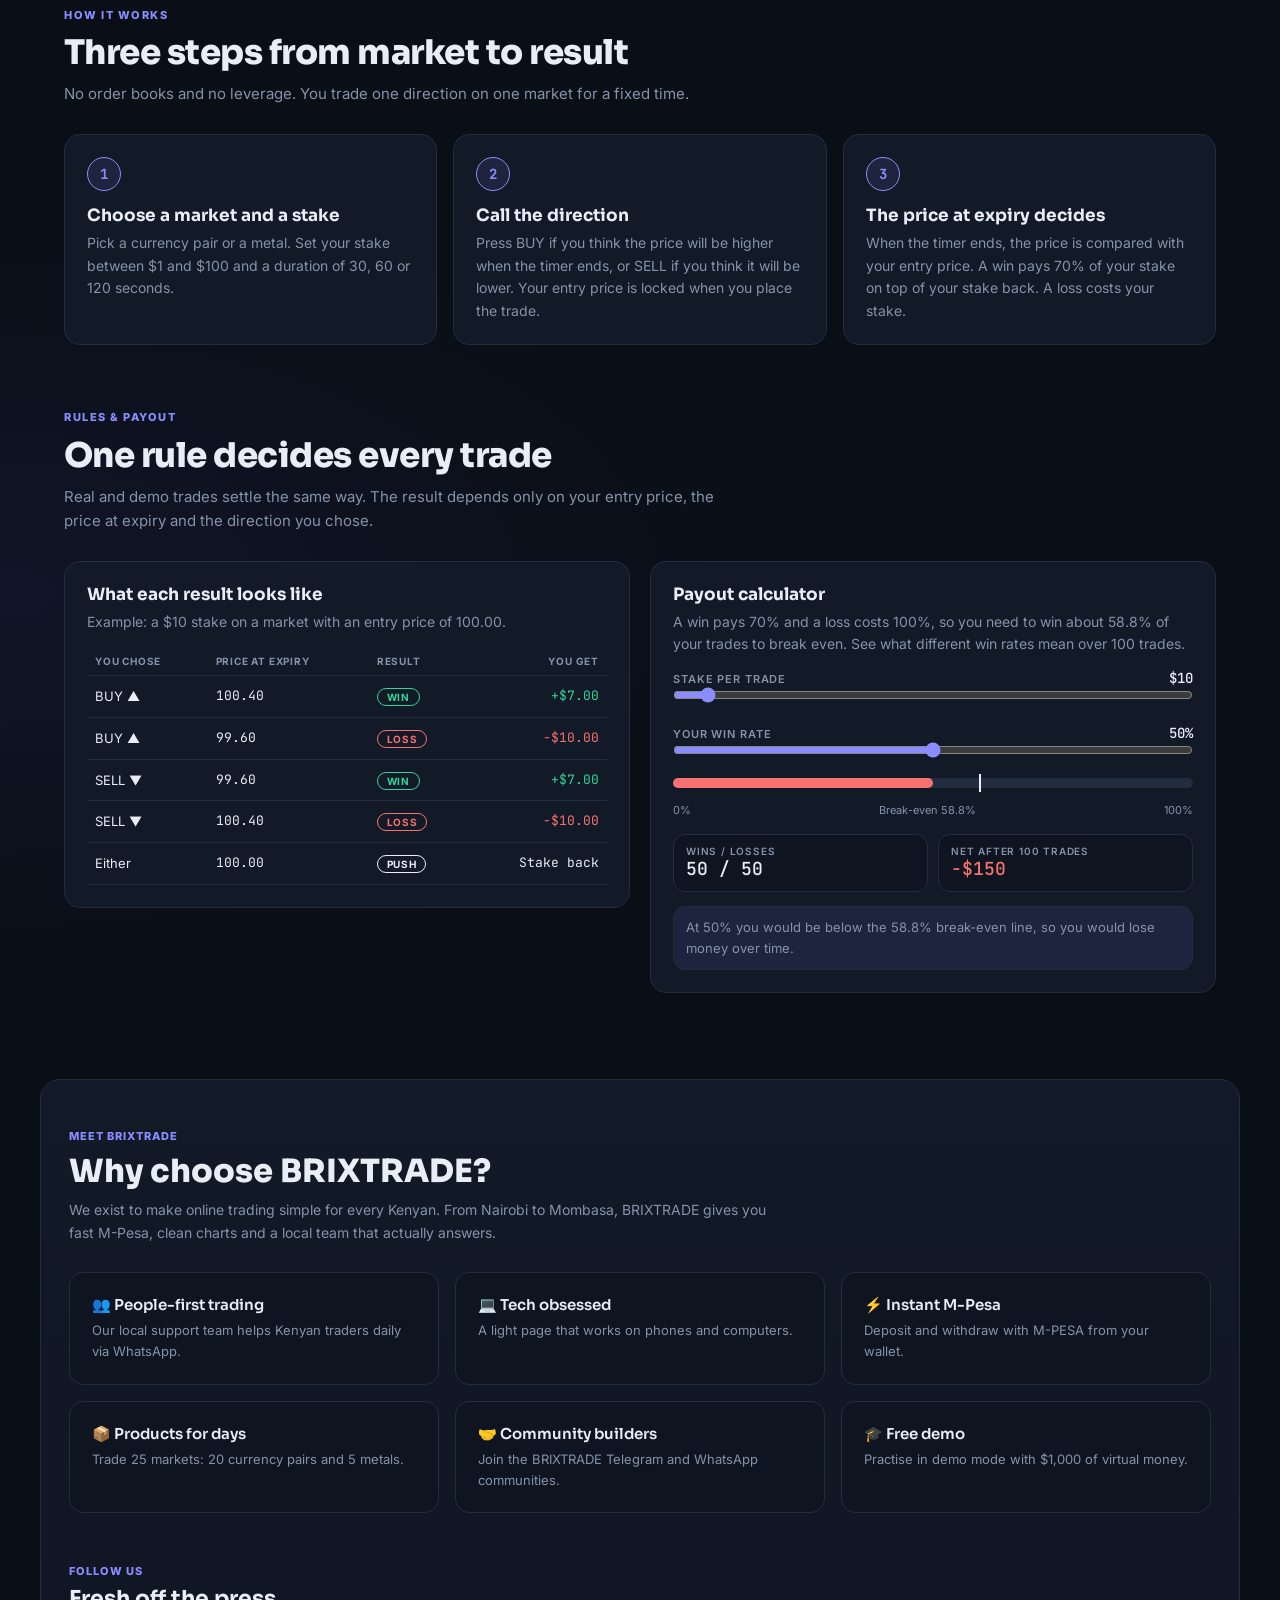
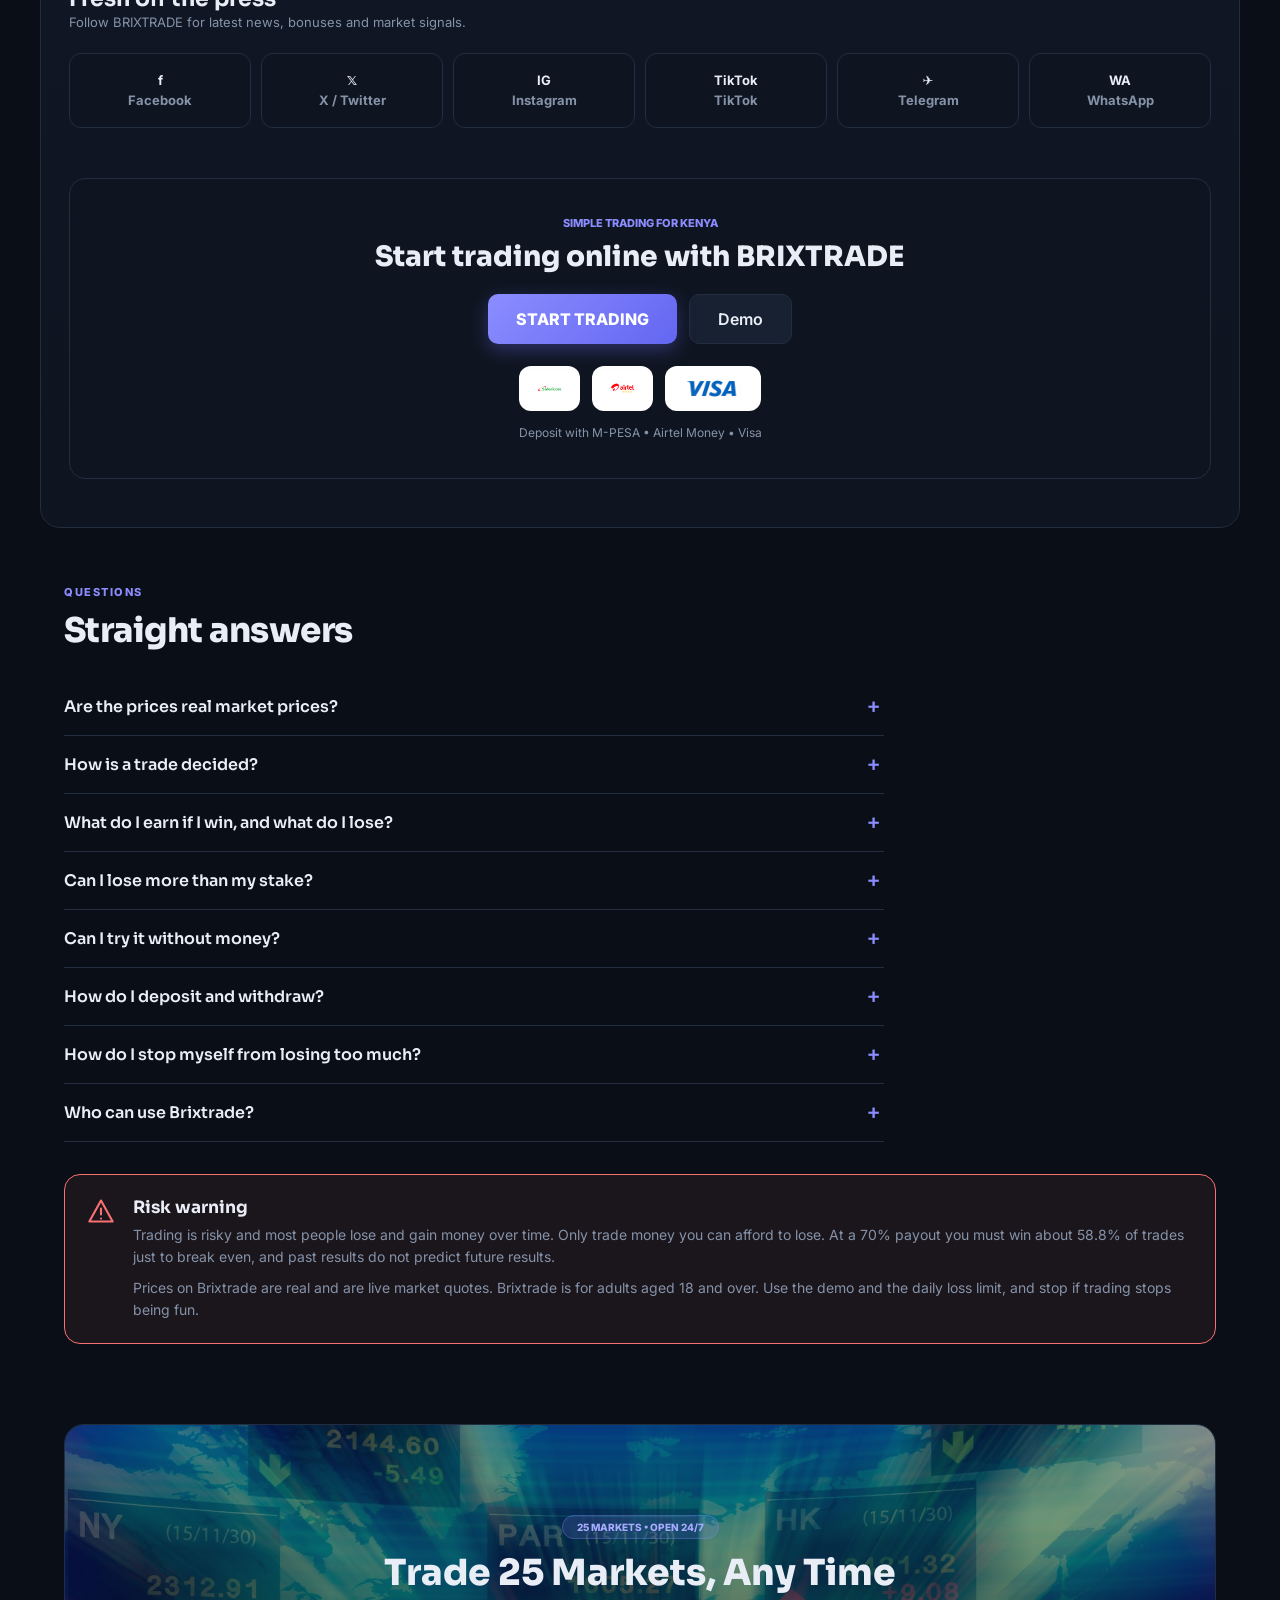
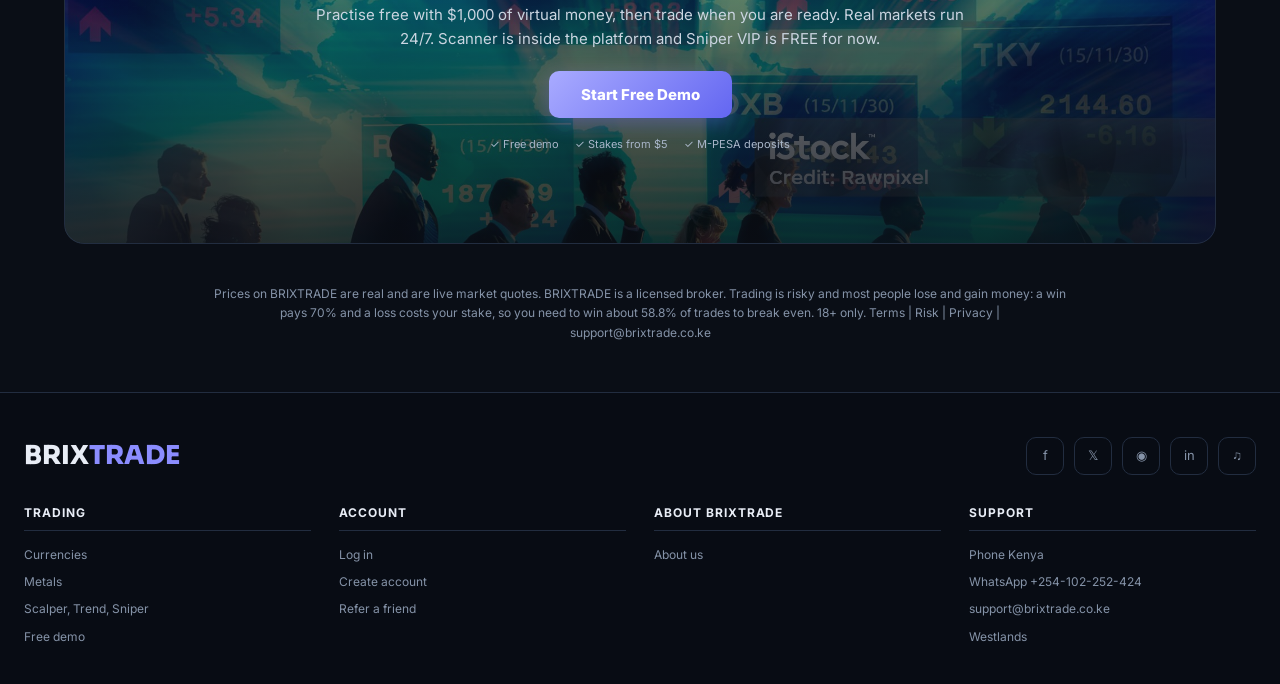
==== commit f14f2032: "Installed app opens trade.html when logged in" ====
--- a/index.html
+++ b/index.html
@@ -4,6 +4,15 @@
 <meta name="google-site-verification" content="a9x5pmOz6kldEFE4iQZzrWT3djoE2K2UfTy2Bd-EqjQ" />
 <meta charset="utf-8">
 <script>try{if(localStorage.getItem("brixTheme")==="light")document.documentElement.setAttribute("data-theme","light")}catch(e){}</script>
+<script>
+(function(){
+  try{
+    var installed = window.matchMedia('(display-mode: standalone)').matches || window.navigator.standalone === true;
+    var user = JSON.parse(localStorage.getItem('brix_current_user') || 'null');
+    if (installed && user && user.uid) location.replace('/trade.html');
+  }catch(e){}
+})();
+</script>
 <meta name="theme-color" content="#0a0e16" id="themeMeta">
 <meta name="viewport" content="width=device-width, initial-scale=1, viewport-fit=cover">
 <title>Brixtrade - Trade Currencies & Metals</title>
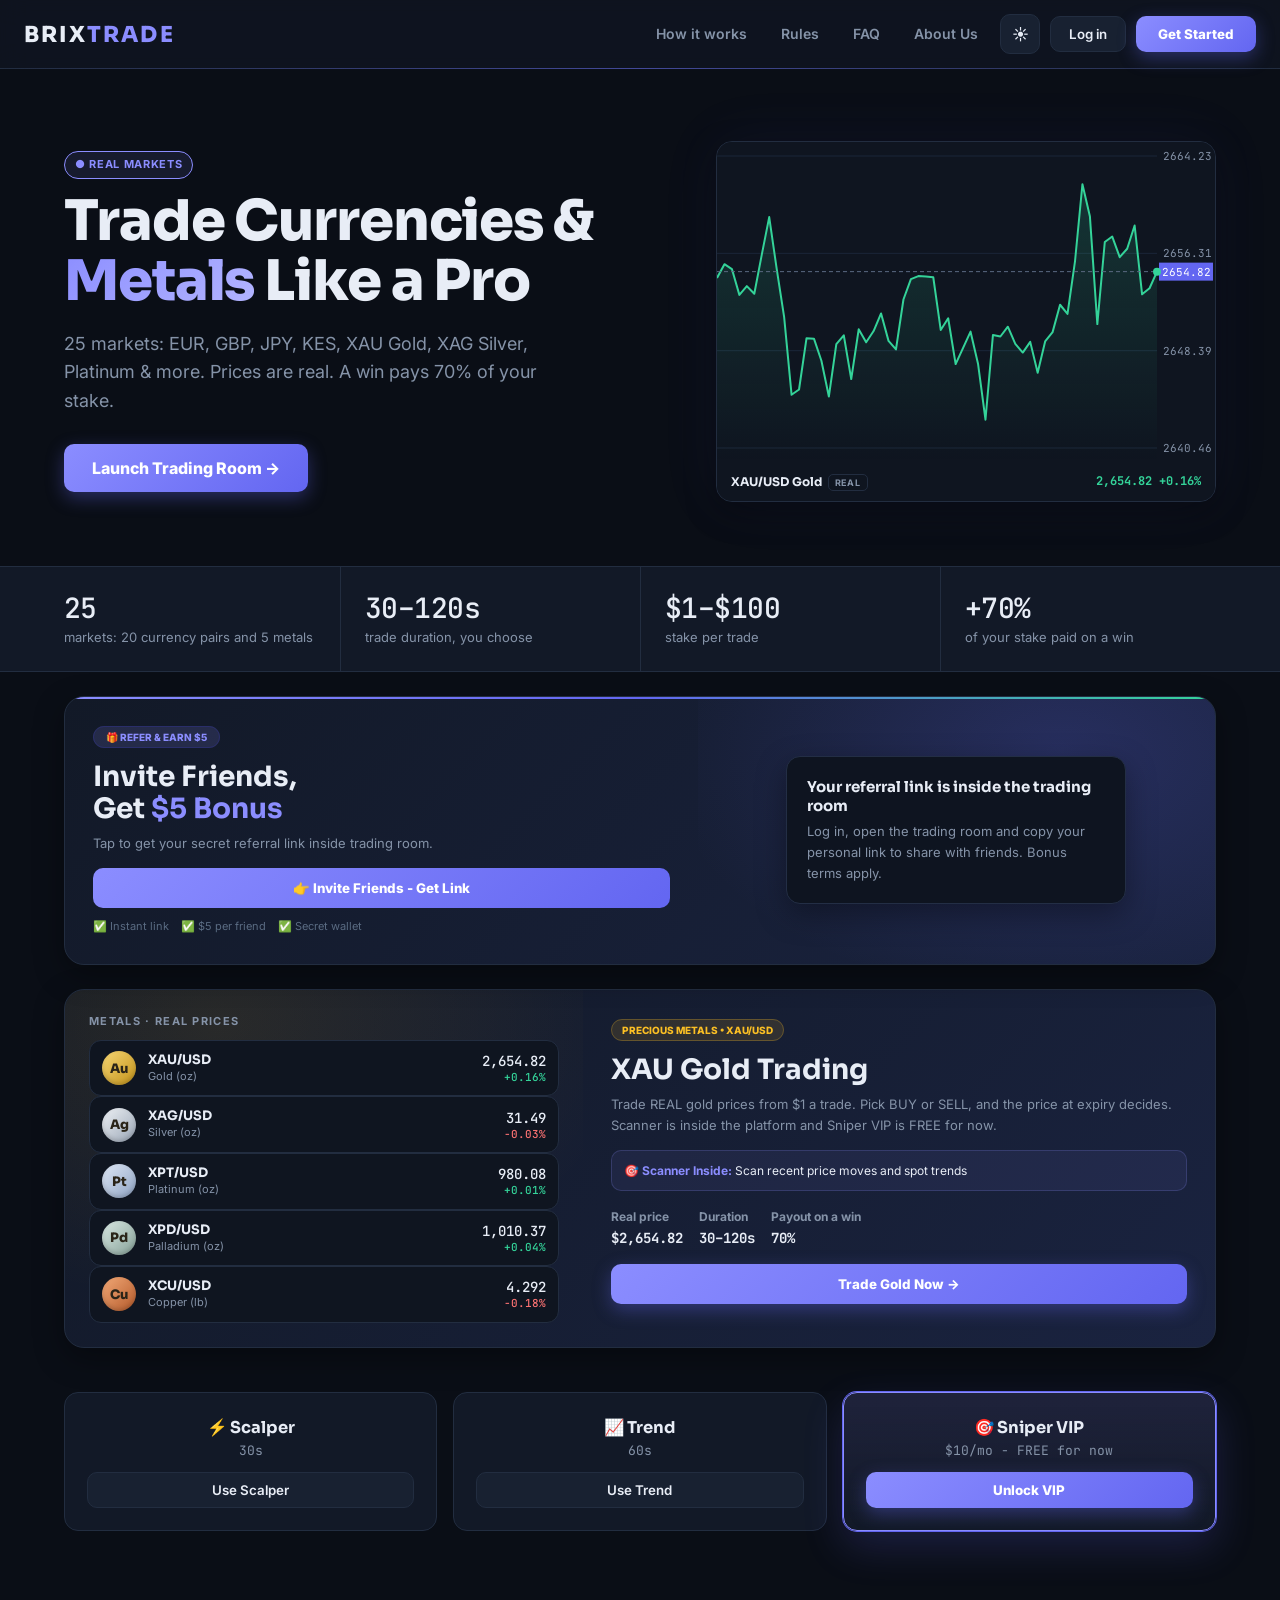
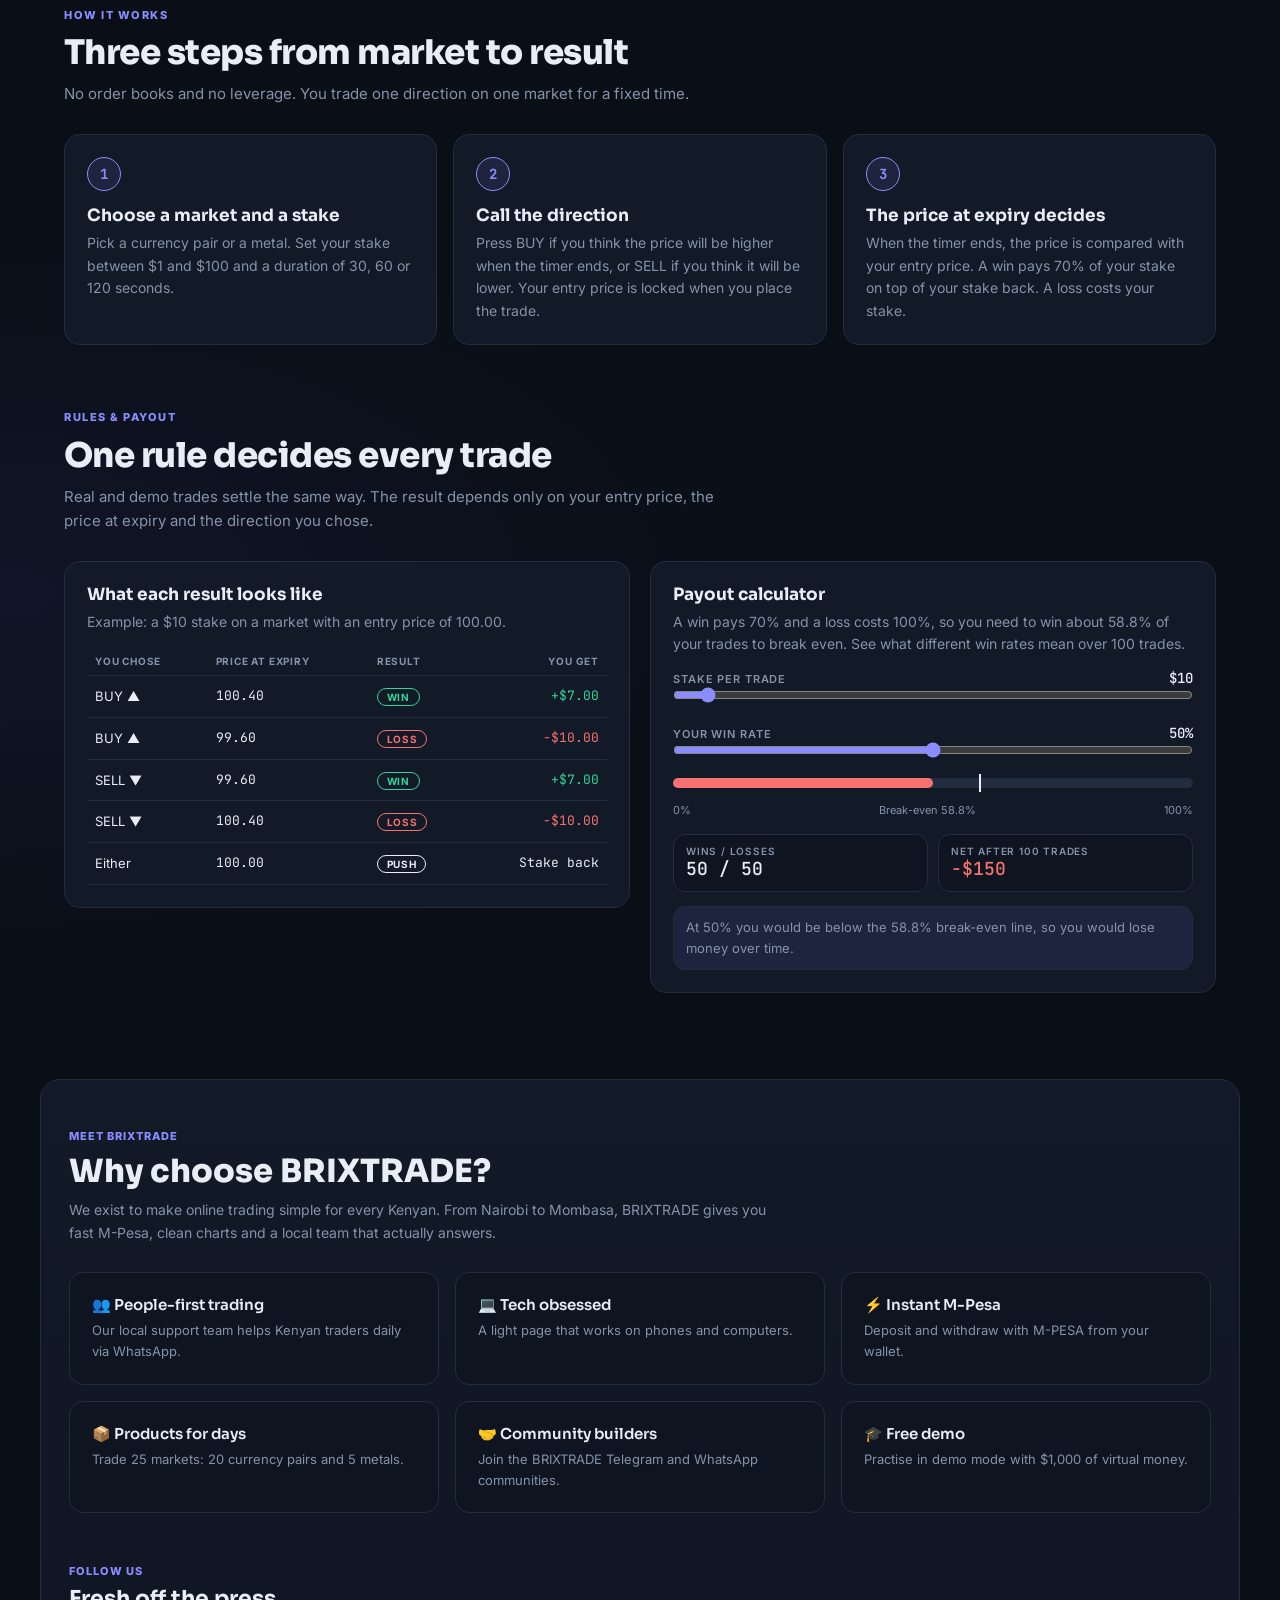
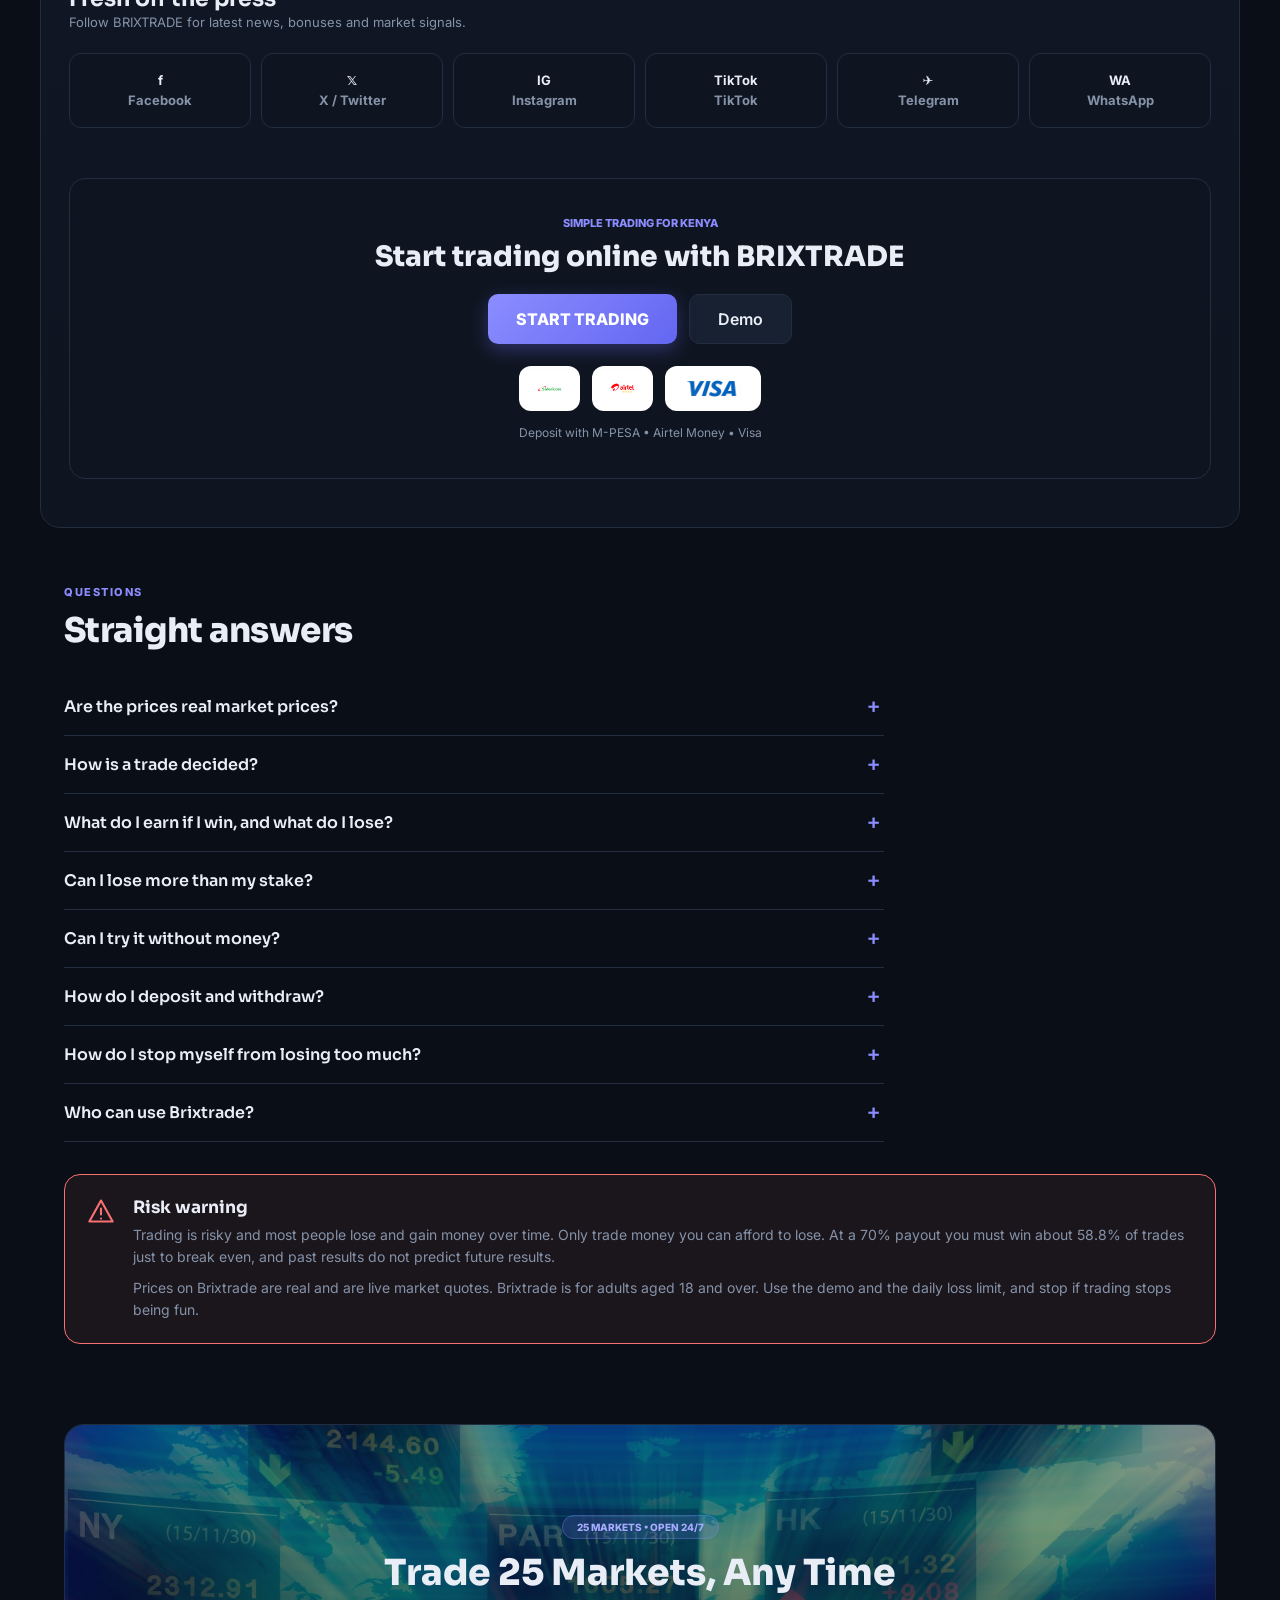
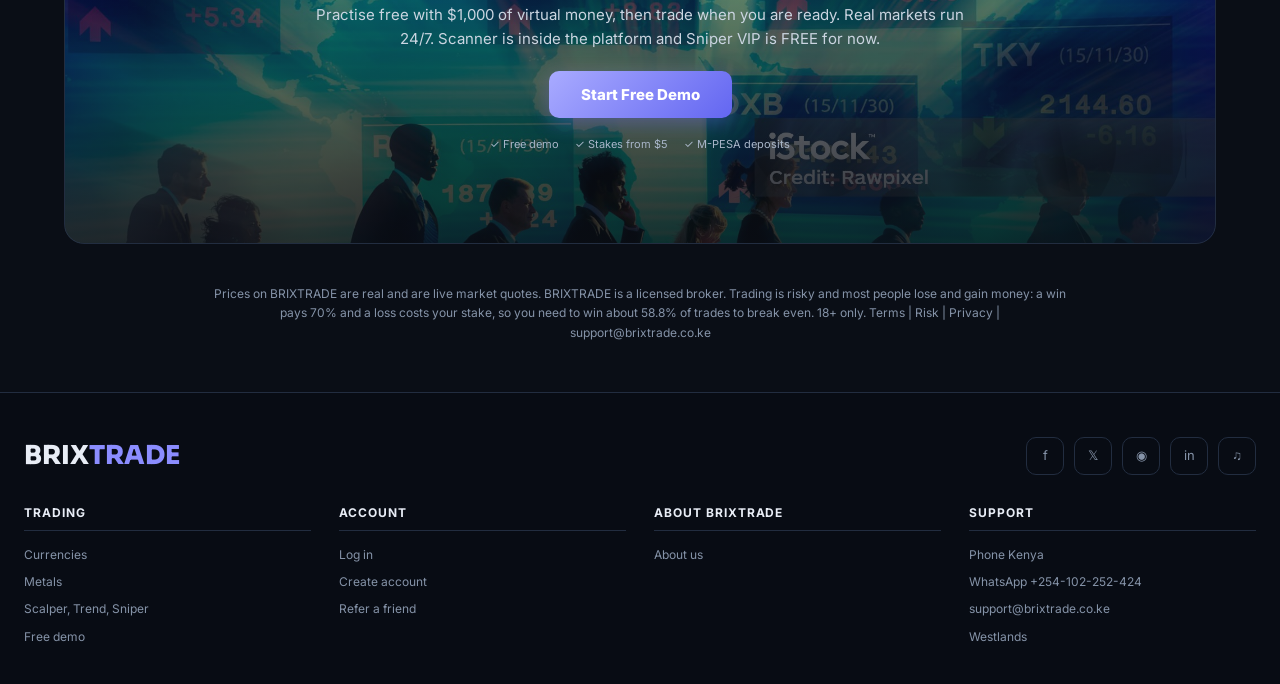
==== commit 99a95171: "Fix logout redirect loop" ====
--- a/index.html
+++ b/index.html
@@ -4,15 +4,6 @@
 <meta name="google-site-verification" content="a9x5pmOz6kldEFE4iQZzrWT3djoE2K2UfTy2Bd-EqjQ" />
 <meta charset="utf-8">
 <script>try{if(localStorage.getItem("brixTheme")==="light")document.documentElement.setAttribute("data-theme","light")}catch(e){}</script>
-<script>
-(function(){
-  try{
-    var installed = window.matchMedia('(display-mode: standalone)').matches || window.navigator.standalone === true;
-    var user = JSON.parse(localStorage.getItem('brix_current_user') || 'null');
-    if (installed && user && user.uid) location.replace('/trade.html');
-  }catch(e){}
-})();
-</script>
 <meta name="theme-color" content="#0a0e16" id="themeMeta">
 <meta name="viewport" content="width=device-width, initial-scale=1, viewport-fit=cover">
 <title>Brixtrade - Trade Currencies & Metals</title>
@@ -643,8 +634,20 @@
 function showWelcome(shortName,fullName){$('welcomeName').textContent=shortName.split(' ')[0];$('welcomeFullName').textContent=fullName;$('welcomePopup').classList.add('on');}
 function closeWelcome(){$('welcomePopup').classList.remove('on');}
 function goToTrade(){closeWelcome();location.href='trade.html';}
-auth.onAuthStateChanged(user=>{if(user){const name=user.displayName||user.email.split('@')[0];localStorage.setItem('brix_current_user',JSON.stringify({name,email:user.email,uid:user.uid}));updateNav();}});
-updateNav();
+let firstAuthCheck=true;
+auth.onAuthStateChanged(user=>{
+  const first=firstAuthCheck; firstAuthCheck=false;
+  if(user){
+    const name=user.displayName||user.email.split('@')[0];
+    localStorage.setItem('brix_current_user',JSON.stringify({name,email:user.email,uid:user.uid}));
+    updateNav();
+    const installed=window.matchMedia('(display-mode: standalone)').matches||window.navigator.standalone===true;
+    if(first && installed) location.replace('/trade.html');
+  }else{
+    localStorage.removeItem('brix_current_user');
+    updateNav();
+  }
+});
 $('authModal').addEventListener('click',e=>{if(e.target.id==='authModal')closeAuth();});
 document.querySelectorAll('a[href^="#"]').forEach(a=>{a.addEventListener('click',function(e){e.preventDefault();const h=this.getAttribute('href');const t=h.length>1?document.querySelector(h):null;if(t)t.scrollIntoView({behavior:'smooth'});});});
 </script>
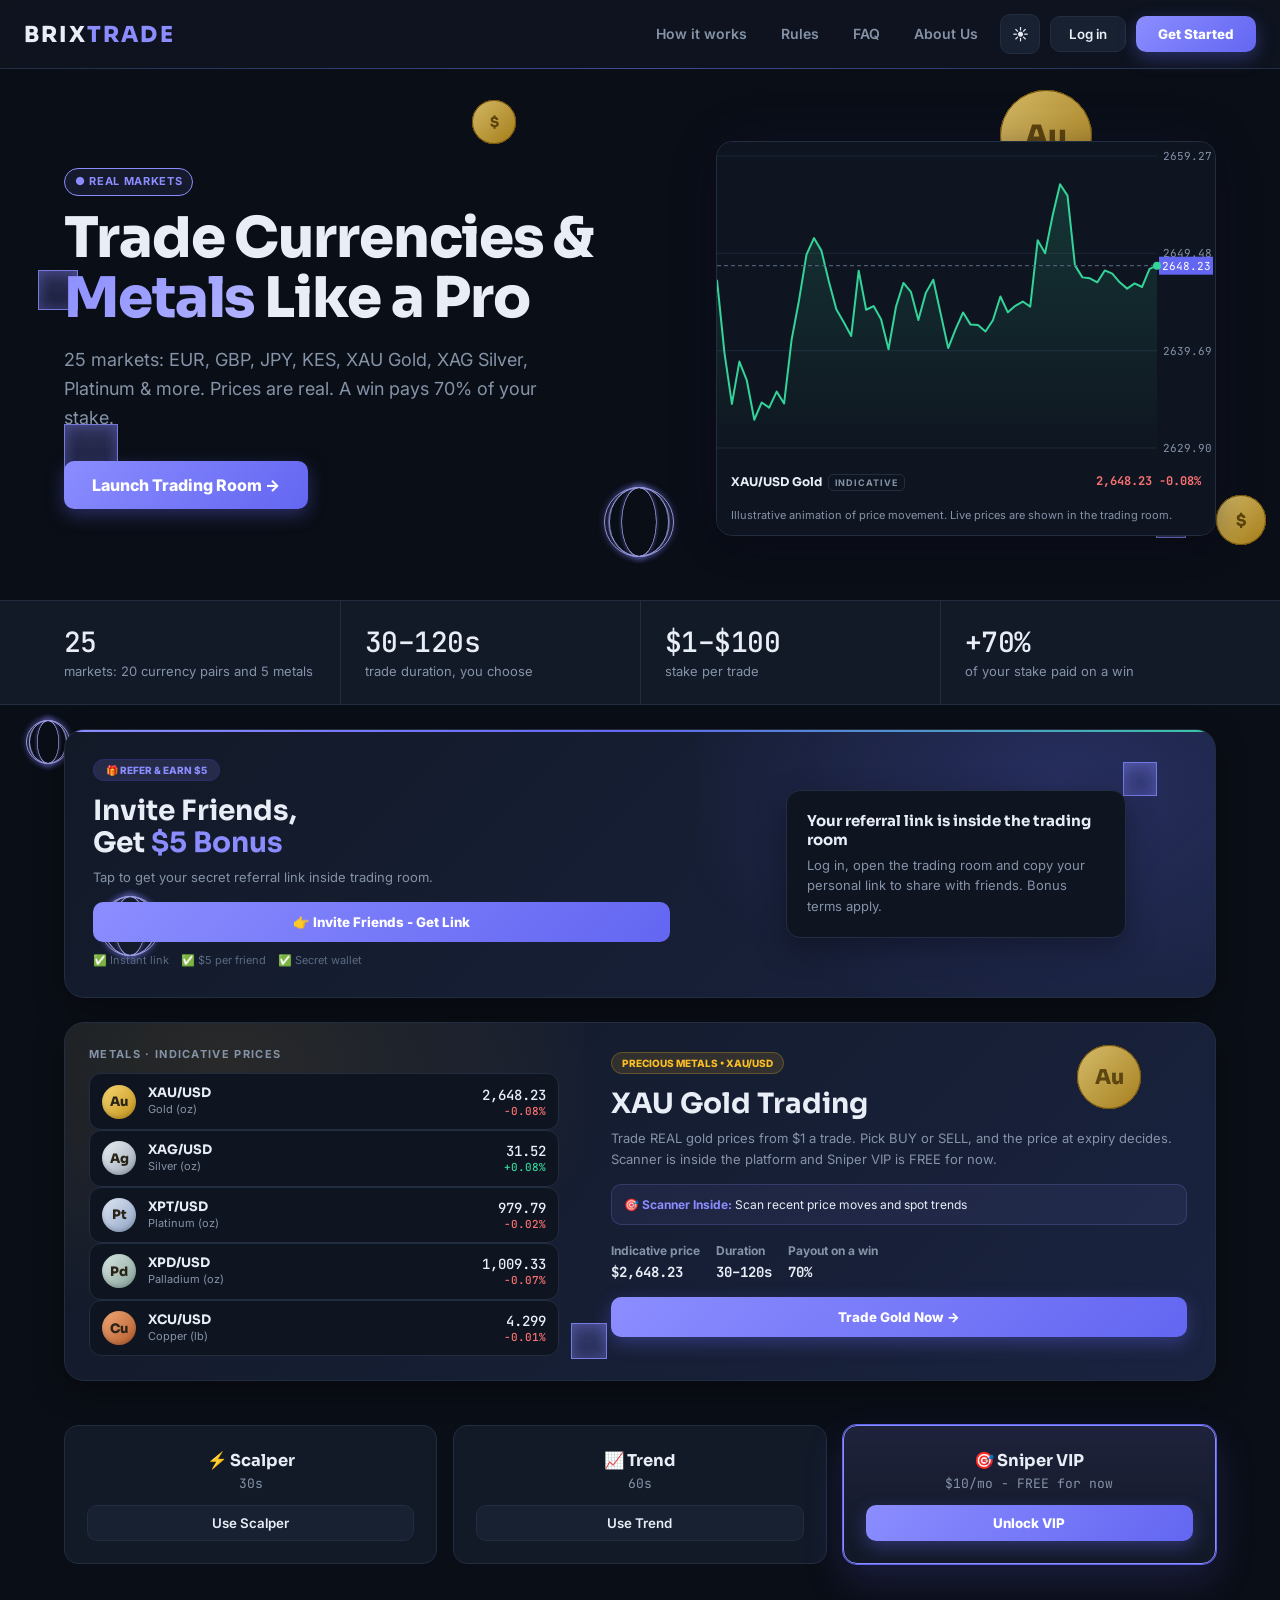
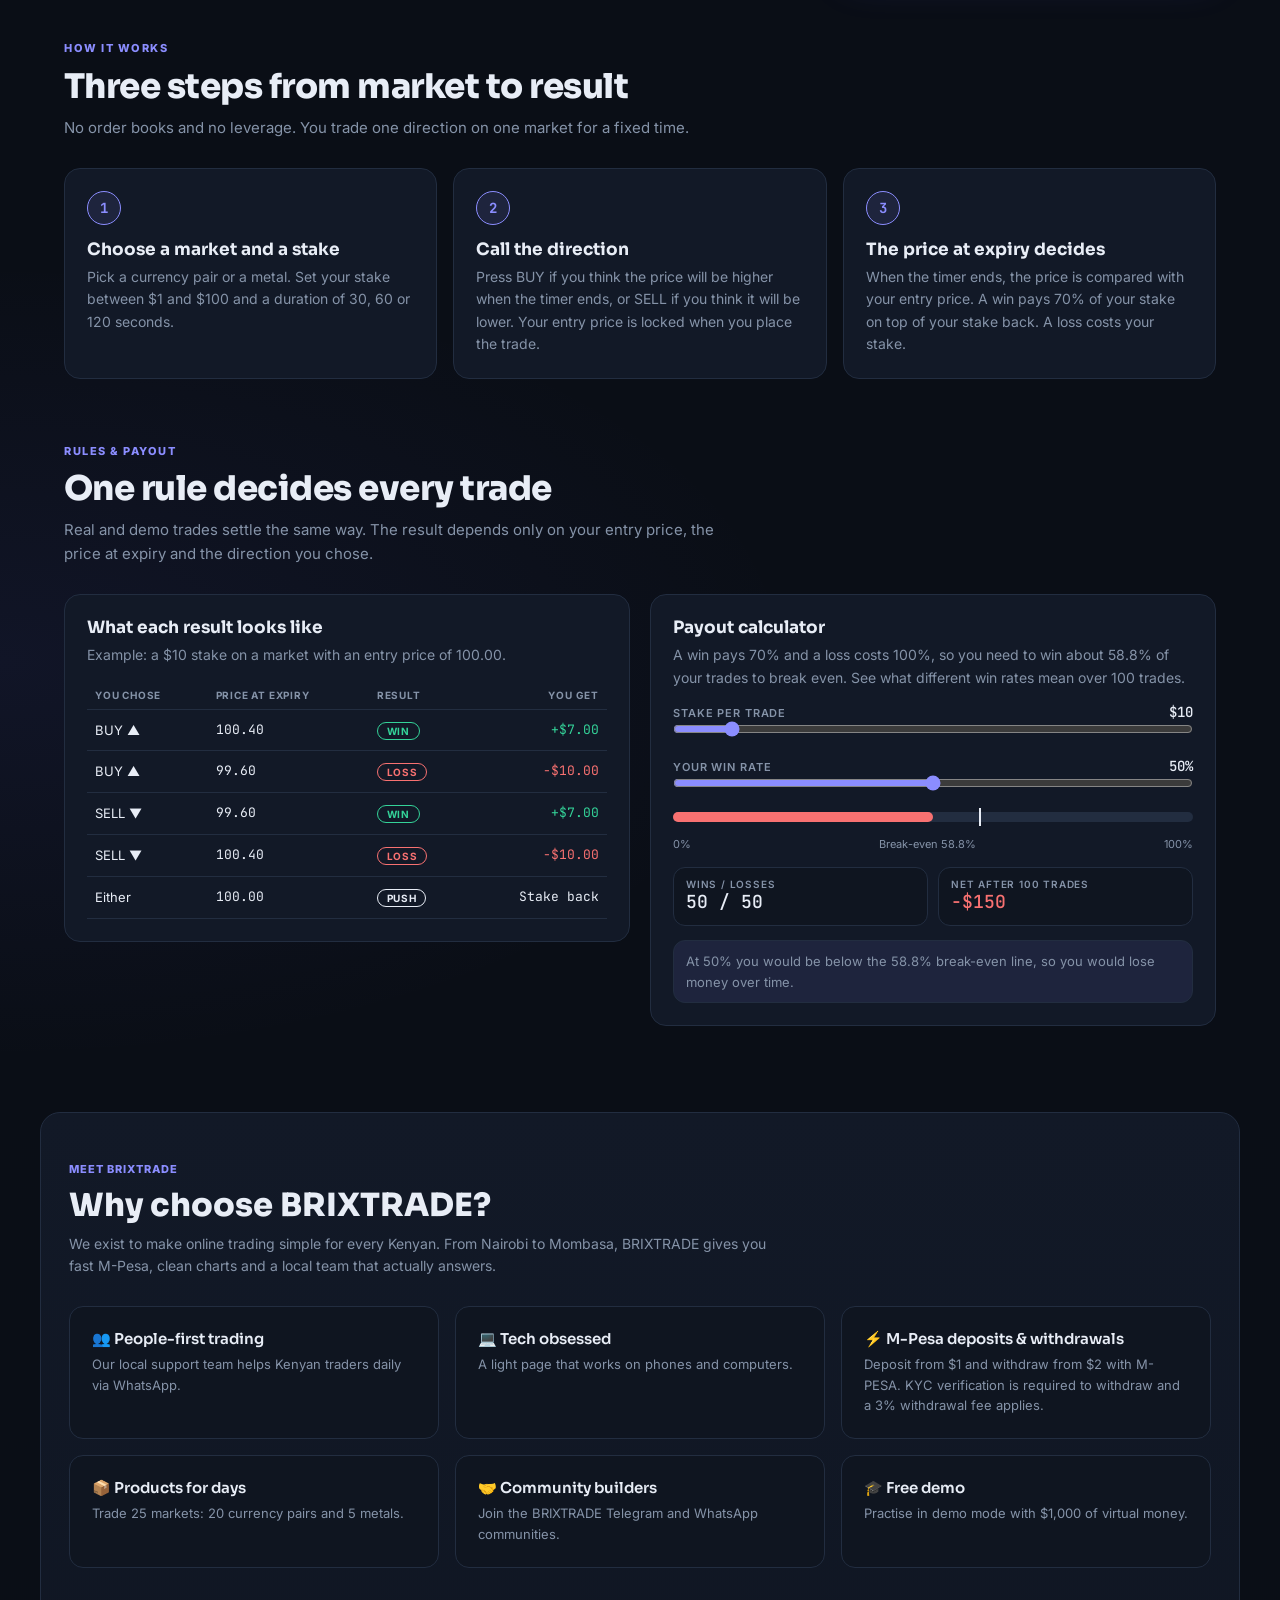
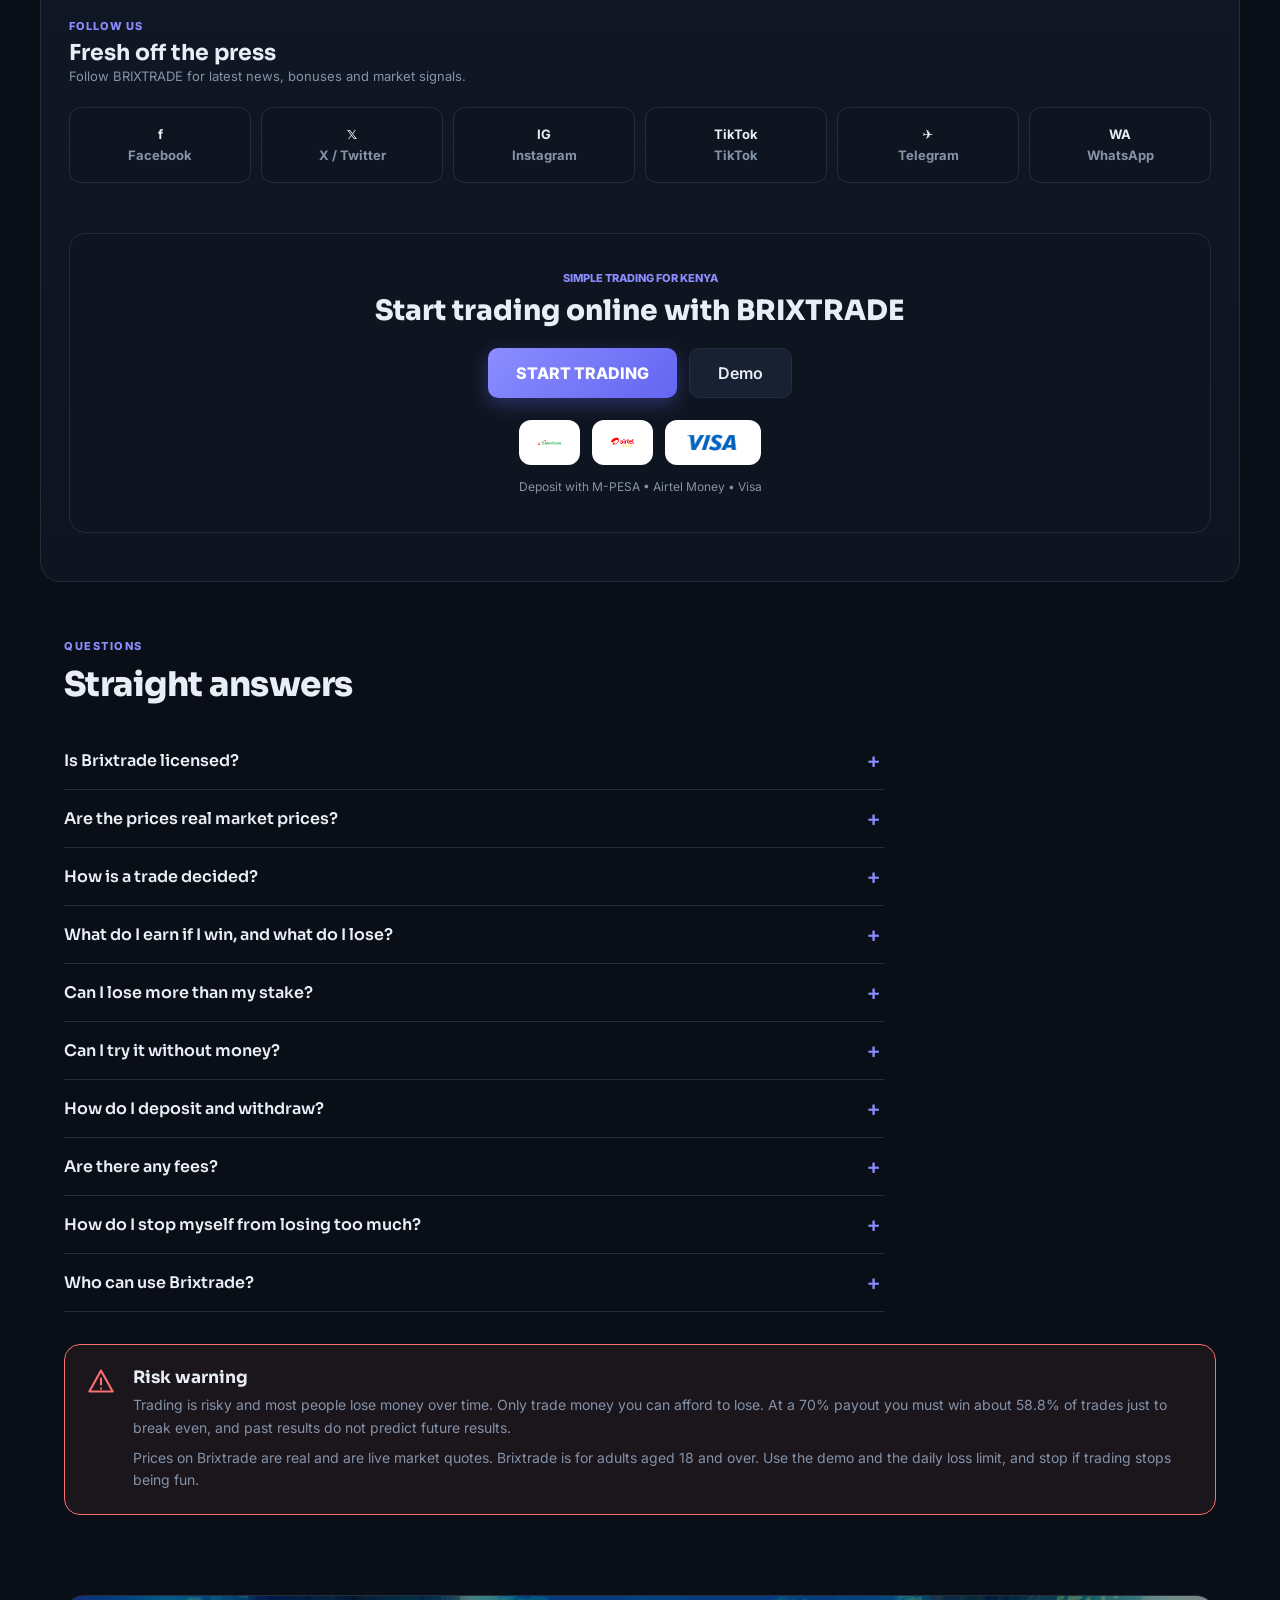
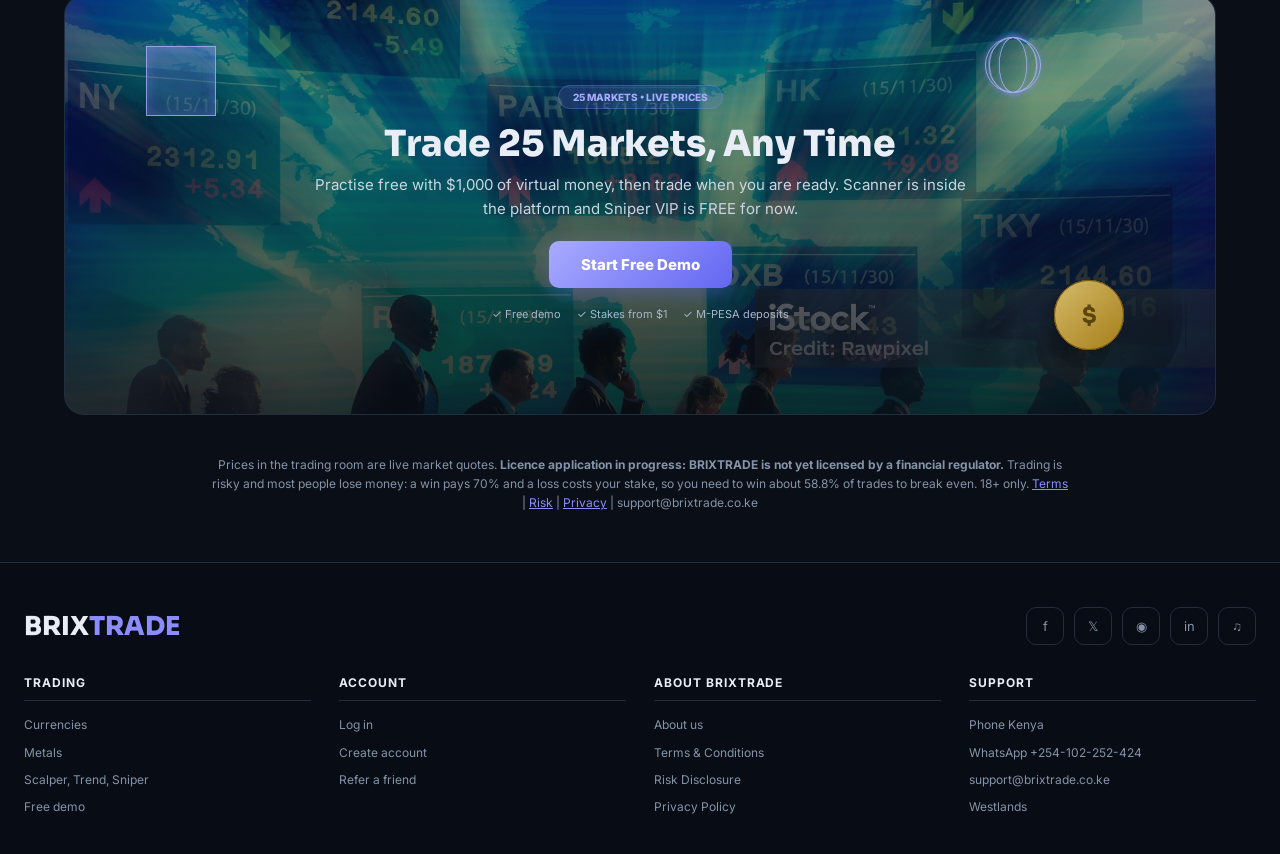
==== commit c5782437: "update brixtrade" ====
--- a/index.html
+++ b/index.html
@@ -709,5 +709,5 @@
 })();
 </script>
 <script src="/pwa.js"></script>
-</body>
-</html>+<script src="/brix-upgrade.js"></script>
+</body>
